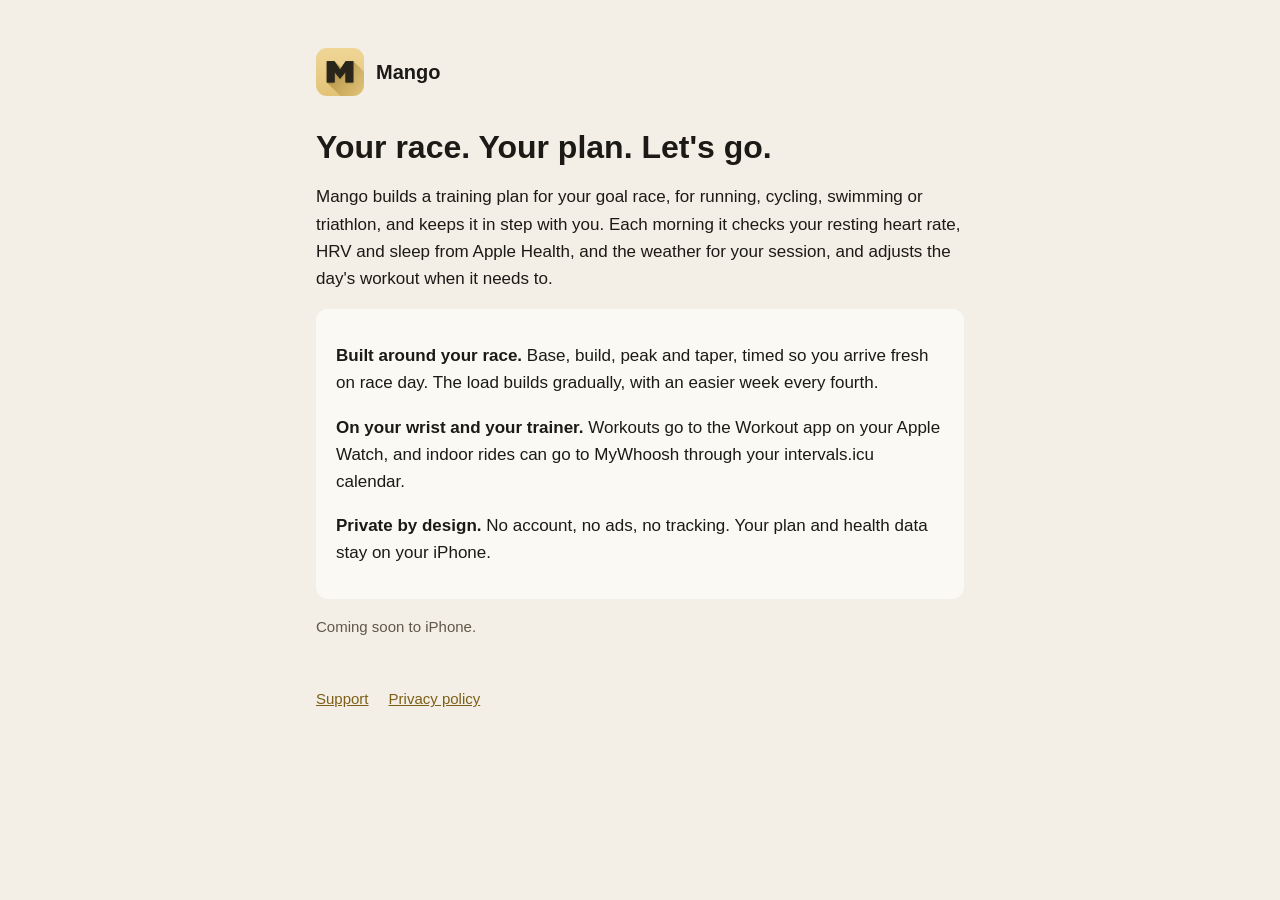
==== index.html @ f194ac6b "Mango website, privacy policy and support pages Co-Authored-By: Claude Opus 5.5 <noreply@anthropic.c" ====
<!doctype html>
<html lang="en">
<head>
<meta charset="utf-8"><meta name="viewport" content="width=device-width, initial-scale=1">
<title>Mango — Endurance Training Plans</title>
<meta name="description" content="A training plan for your race that adapts every day to your heart rate, HRV, sleep and the weather. Running, cycling, swimming and triathlon. Private by design.">
<link rel="stylesheet" href="style.css">
</head>
<body><main>
<header><img src="icon.png" alt=""><a href="index.html">Mango</a></header>
<h1>Your race. Your plan. Let's go.</h1>
<p>Mango builds a training plan for your goal race, for running, cycling, swimming or triathlon, and keeps it in step with you. Each morning it checks your resting heart rate, HRV and sleep from Apple Health, and the weather for your session, and adjusts the day's workout when it needs to.</p>
<div class="card">
<p><strong>Built around your race.</strong> Base, build, peak and taper, timed so you arrive fresh on race day. The load builds gradually, with an easier week every fourth.</p>
<p><strong>On your wrist and your trainer.</strong> Workouts go to the Workout app on your Apple Watch, and indoor rides can go to MyWhoosh through your intervals.icu calendar.</p>
<p><strong>Private by design.</strong> No account, no ads, no tracking. Your plan and health data stay on your iPhone.</p>
</div>
<p class="muted">Coming soon to iPhone.</p>
<nav><a href="support.html">Support</a><a href="privacy.html">Privacy policy</a></nav>
</main></body>
</html>
---- style.css ----
:root { --bg: #F3EFE6; --text: #1C1A16; --muted: #5E584A; --accent: #7D5F17; --card: #FBF9F4; }
@media (prefers-color-scheme: dark) { :root { --bg: #1E1C18; --text: #F5F2EA; --muted: #B5AE9A; --accent: #E7CC88; --card: #2A2722; } }
* { box-sizing: border-box; }
body { margin: 0; background: var(--bg); color: var(--text); font: 17px/1.6 -apple-system, BlinkMacSystemFont, "Segoe UI", Roboto, sans-serif; }
main { max-width: 680px; margin: 0 auto; padding: 48px 16px 64px; }
header { display: flex; align-items: center; gap: 12px; margin-bottom: 32px; }
header img { width: 48px; height: 48px; border-radius: 11px; }
header a { color: var(--text); text-decoration: none; font-weight: 600; font-size: 20px; }
h1 { font-size: 32px; line-height: 1.2; margin: 0 0 8px; }
h2 { font-size: 20px; margin: 32px 0 8px; }
p, li { color: var(--text); }
.muted { color: var(--muted); font-size: 15px; }
a { color: var(--accent); }
.card { background: var(--card); border-radius: 12px; padding: 16px 20px; margin: 16px 0; }
nav { margin-top: 48px; display: flex; gap: 20px; font-size: 15px; }
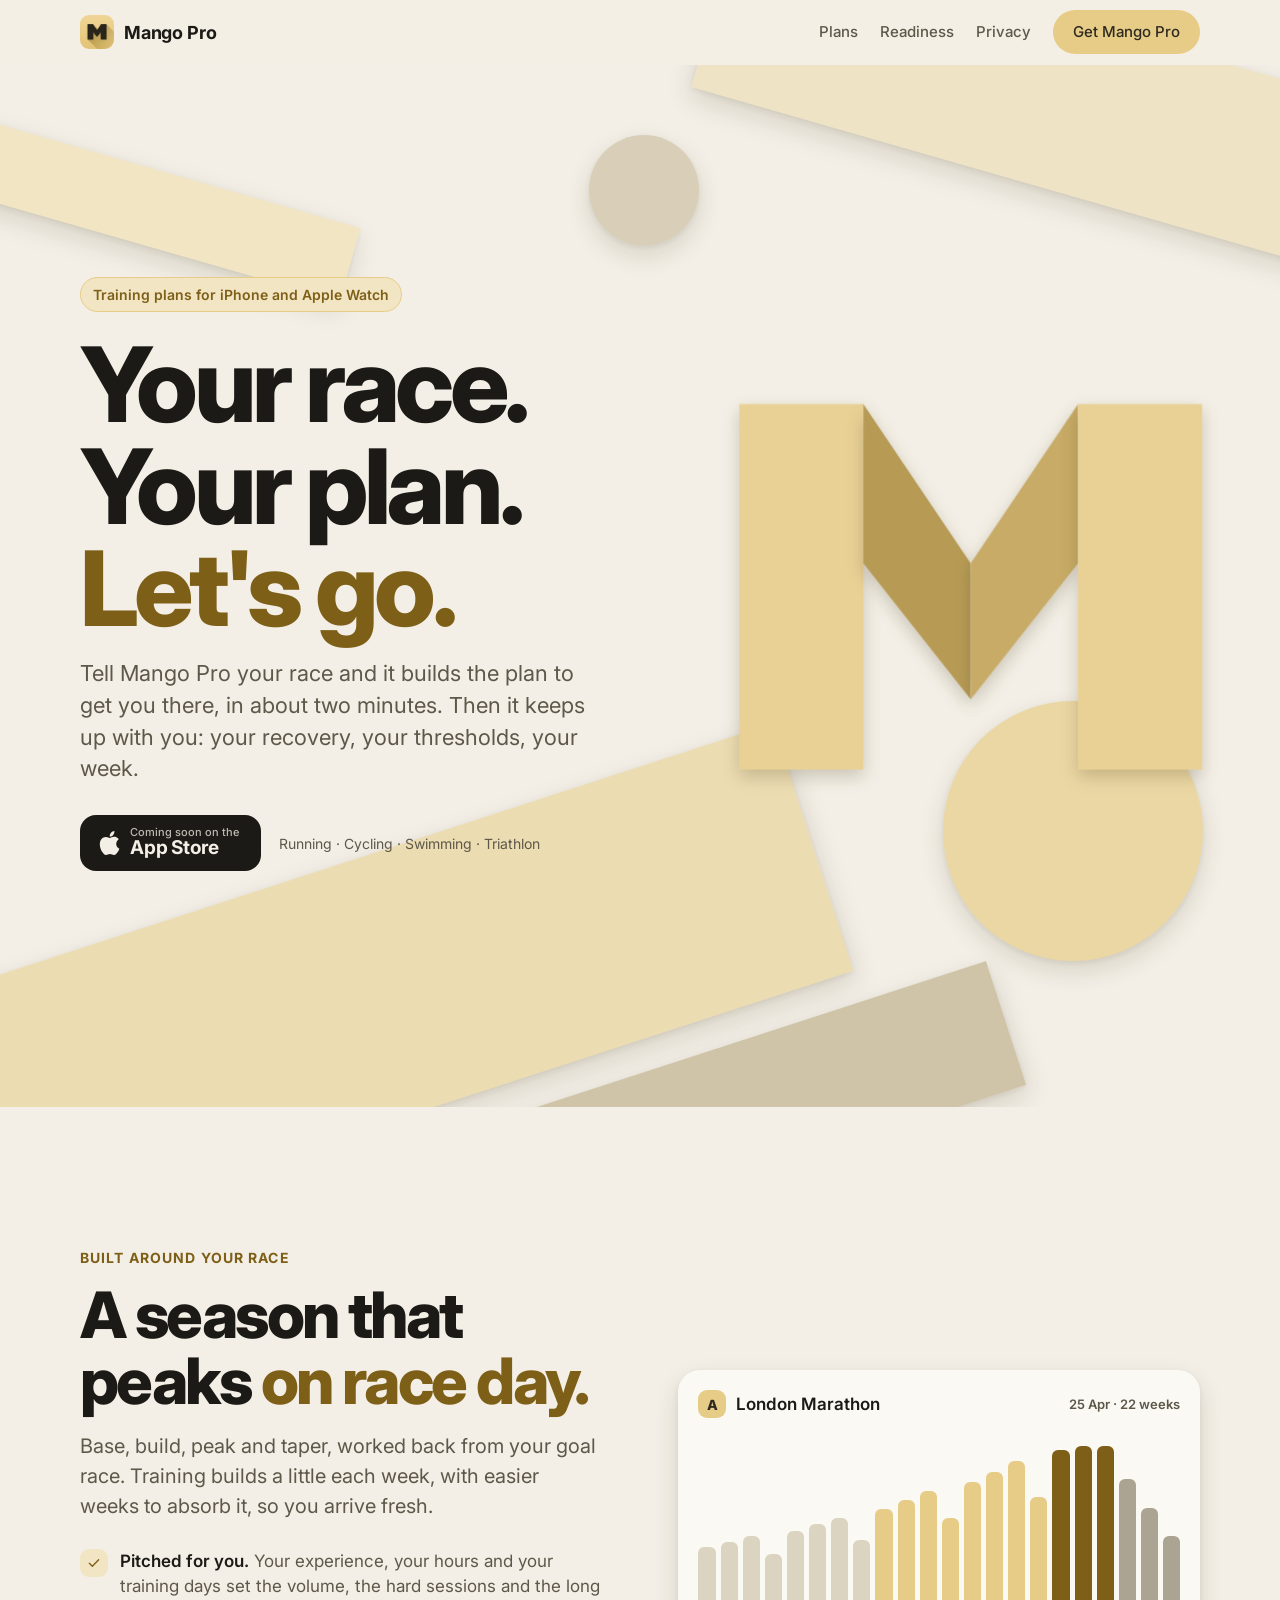
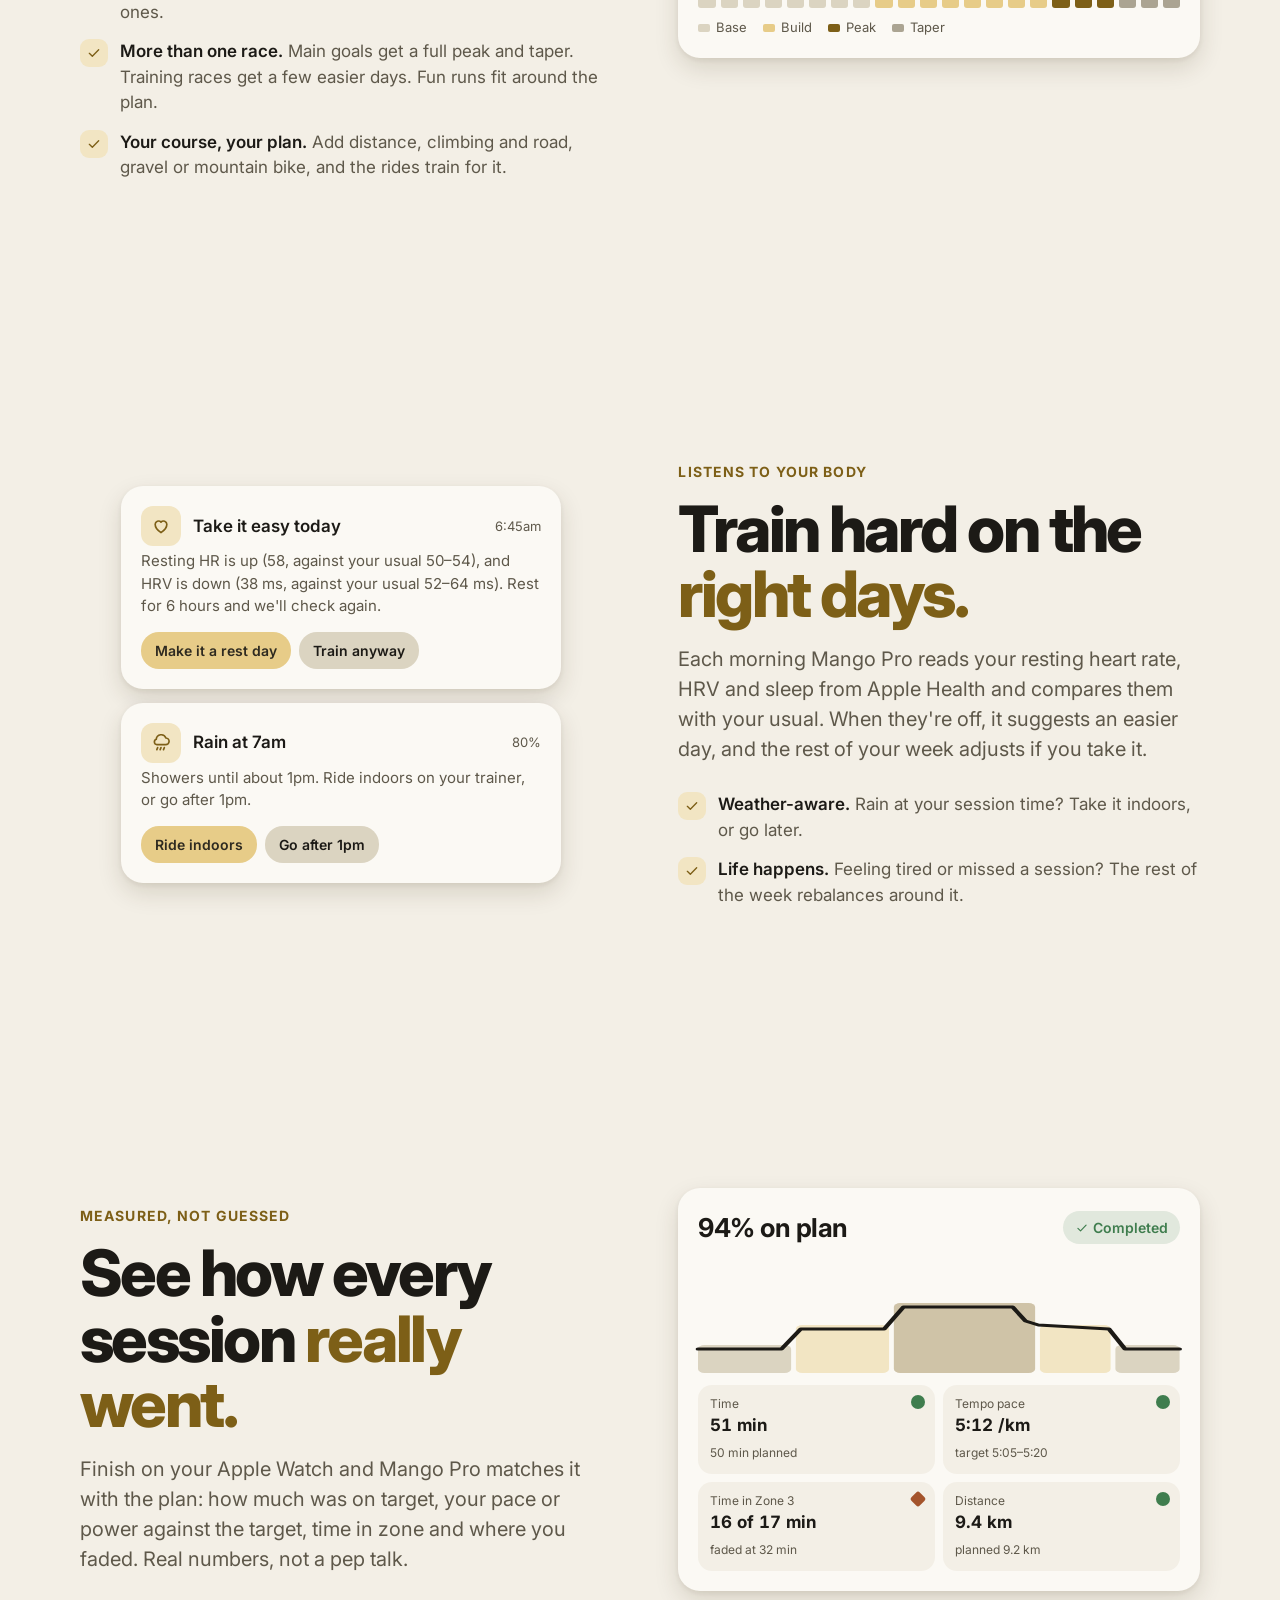
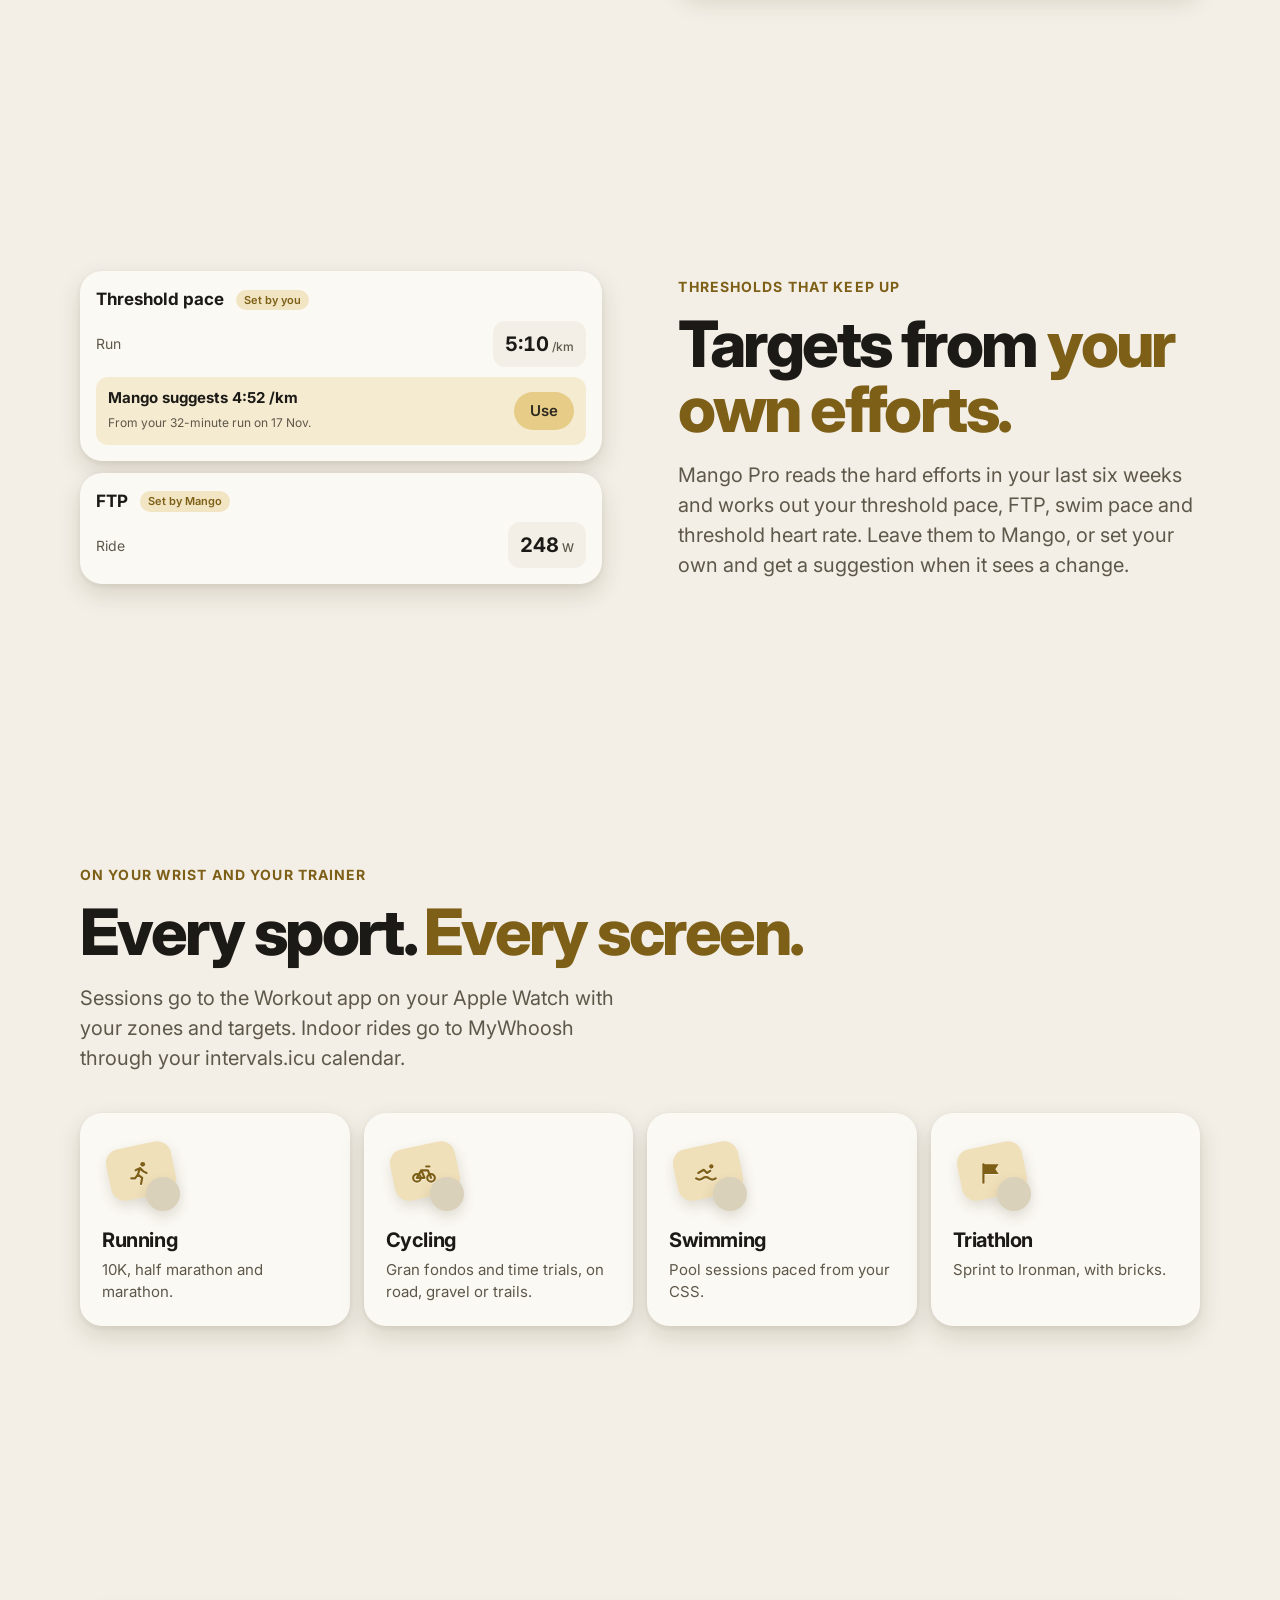
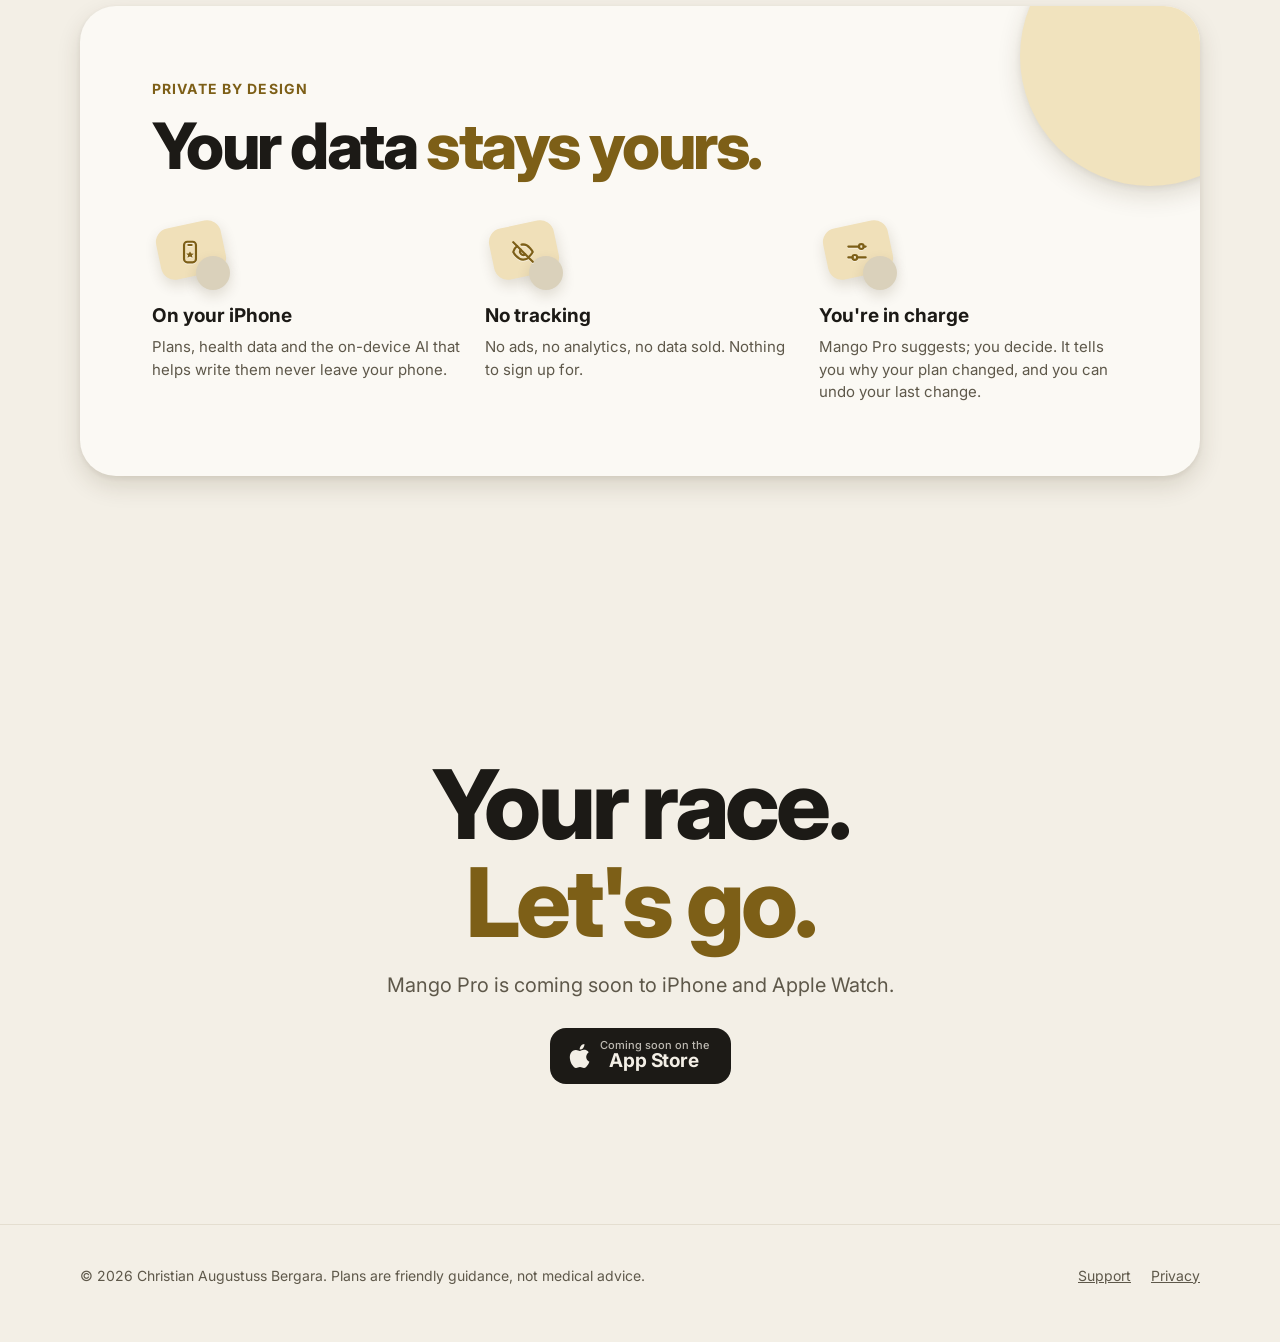
==== commit f1b6f431: "mango-pro.app: new home page in the app's welcome-screen design; Privacy and Support restyled; custo" ====
--- a/index.html
+++ b/index.html
@@ -1,21 +1,426 @@
 <!doctype html>
-<html lang="en">
+<html lang="en-GB">
 <head>
-<meta charset="utf-8"><meta name="viewport" content="width=device-width, initial-scale=1">
-<title>Mango — Endurance Training Plans</title>
-<meta name="description" content="A training plan for your race that adapts every day to your heart rate, HRV, sleep and the weather. Running, cycling, swimming and triathlon. Private by design.">
-<link rel="stylesheet" href="style.css">
+<meta charset="utf-8">
+<meta name="viewport" content="width=device-width, initial-scale=1, viewport-fit=cover">
+<title>Mango Pro: Training Plans for Running, Cycling and Triathlon</title>
+<meta name="description" content="Mango Pro builds a training plan for your race and keeps it in step with you: morning readiness from Apple Health, workouts on your Apple Watch, thresholds from your own efforts. Running, cycling, swimming and triathlon.">
+<meta name="theme-color" content="#F3EFE6" media="(prefers-color-scheme: light)">
+<meta name="theme-color" content="#1E1C18" media="(prefers-color-scheme: dark)">
+<link rel="canonical" href="https://mango-pro.app/">
+<meta property="og:type" content="website">
+<meta property="og:title" content="Mango Pro: Your race. Your plan. Let's go.">
+<meta property="og:description" content="A training plan for your race that keeps up with you. Running, cycling, swimming and triathlon, on iPhone and Apple Watch.">
+<meta property="og:url" content="https://mango-pro.app/">
+<meta property="og:image" content="https://mango-pro.app/icon-512.png">
+<link rel="icon" href="icon.png">
+<link rel="apple-touch-icon" href="icon.png">
+<link rel="preconnect" href="https://fonts.googleapis.com">
+<link rel="preconnect" href="https://fonts.gstatic.com" crossorigin>
+<link rel="stylesheet" href="https://fonts.googleapis.com/css2?family=Inter:wght@400;500;600;700;800&display=swap">
+<script type="application/ld+json">
+{"@context":"https://schema.org","@type":"SoftwareApplication","name":"Mango Pro: Training Plans","operatingSystem":"iOS","applicationCategory":"HealthApplication",
+ "description":"Training plans for running, cycling, swimming and triathlon races that adapt to your readiness, thresholds and schedule.",
+ "url":"https://mango-pro.app/","author":{"@type":"Person","name":"Christian Augustuss Bergara"}}
+</script>
+<style>
+/* Design system: the app's welcome screen. Warm canvas, mango yellow, deep amber accent, paper "sheets"
+   that fly in and settle, and the M built from four folded panels. Inter, heavy and tight for headlines. */
+:root {
+  --canvas:#F3EFE6; --surface:#FBF9F4; --yellow:#E7CC88; --ink:#2E2A20; --accent:#7D5F17;
+  --offwhite:#DBD4C1; --trim:#ABA492; --todayrow:#F2E5C3; --text:#1C1A16; --text2:#5E584A; --sep:#E4DED0;
+  --good:#3F7D4E; --caution:#A4542C; --shadow: 0 10px 24px rgba(60,45,10,.14), 0 2px 6px rgba(60,45,10,.08);
+  --radius: 22px; --ease: cubic-bezier(.2,.9,.25,1);
+}
+@media (prefers-color-scheme: dark) { :root:not([data-theme="light"]) {
+  --canvas:#1E1C18; --surface:#2A2722; --yellow:#E2C47A; --ink:#1E1C18; --accent:#E7CC88;
+  --offwhite:#3A362E; --trim:#8A8472; --todayrow:#3D3626; --text:#F5F2EA; --text2:#B5AE9A; --sep:#3A362E;
+  --good:#7DC08E; --caution:#E59A6E; --shadow: 0 10px 24px rgba(0,0,0,.35), 0 2px 6px rgba(0,0,0,.25);
+} }
+:root[data-theme="dark"] {
+  --canvas:#1E1C18; --surface:#2A2722; --yellow:#E2C47A; --ink:#1E1C18; --accent:#E7CC88;
+  --offwhite:#3A362E; --trim:#8A8472; --todayrow:#3D3626; --text:#F5F2EA; --text2:#B5AE9A; --sep:#3A362E;
+  --good:#7DC08E; --caution:#E59A6E; --shadow: 0 10px 24px rgba(0,0,0,.35), 0 2px 6px rgba(0,0,0,.25);
+}
+* { box-sizing: border-box; }
+html { scroll-behavior: smooth; -webkit-text-size-adjust: 100%; }
+body { margin: 0; background: var(--canvas); color: var(--text); font: 17px/1.5 Inter, -apple-system, BlinkMacSystemFont, "Segoe UI", sans-serif;
+  -webkit-font-smoothing: antialiased; overflow-x: hidden; }
+a { color: var(--accent); }
+img { max-width: 100%; }
+.wrap { width: min(1120px, 100% - 32px); margin-inline: auto; }
+
+/* Header */
+.top { position: sticky; top: 0; z-index: 20; backdrop-filter: saturate(1.4) blur(14px); -webkit-backdrop-filter: saturate(1.4) blur(14px);
+  background: color-mix(in srgb, var(--canvas) 78%, transparent); border-bottom: 1px solid transparent; transition: border-color .3s; }
+.top.scrolled { border-bottom-color: var(--sep); }
+.top .wrap { display: flex; align-items: center; gap: 12px; height: 64px; }
+.brand { display: flex; align-items: center; gap: 10px; color: var(--text); text-decoration: none; font-weight: 700; font-size: 18px; letter-spacing: -.01em; }
+.brand img { width: 34px; height: 34px; border-radius: 9px; }
+.top nav { margin-left: auto; display: flex; align-items: center; gap: 22px; }
+.top nav a { color: var(--text2); text-decoration: none; font-size: 15px; font-weight: 500; }
+.top nav a:hover { color: var(--text); }
+.pill { display: inline-flex; align-items: center; gap: 8px; height: 44px; padding: 0 20px; border-radius: 22px; background: var(--yellow); color: var(--ink) !important;
+  font-weight: 600; font-size: 15px; text-decoration: none; border: 0; transition: transform .2s var(--ease), box-shadow .2s; }
+.pill:hover { transform: translateY(-1px); box-shadow: var(--shadow); }
+@media (max-width: 720px) { .top nav a.hide-s { display: none; } }
+
+/* Hero: the welcome screen's mat, laid out wide */
+.hero { position: relative; min-height: min(92vh, 860px); display: grid; align-items: center; overflow: hidden; }
+.mat { position: absolute; inset: 0; pointer-events: none; }
+.mat-float { position: absolute; inset: 0; animation: matfloat 16s ease-in-out 3s infinite alternate; }
+.sheet, .disc { position: absolute; display: block; box-shadow: var(--shadow); opacity: 0; animation: matin 1.4s var(--ease) forwards; }
+.disc { border-radius: 50%; }
+.s1 { width: 1100px; height: 260px; left: -260px; bottom: -40px; background: color-mix(in srgb, var(--yellow) 55%, var(--canvas)); --r: -18deg; --fx: -420px; --fy: 160px; animation-delay: .05s; }
+.s2 { width: 900px; height: 130px; left: 10%; bottom: -120px; background: color-mix(in srgb, var(--accent) 30%, var(--canvas)); --r: -18deg; --fx: 380px; --fy: 120px; animation-delay: .25s; }
+.s3 { width: 760px; height: 170px; right: -180px; top: -40px; background: color-mix(in srgb, var(--yellow) 35%, var(--canvas)); --r: 16deg; --fx: 360px; --fy: -180px; animation-delay: .4s; }
+.s4 { width: 520px; height: 76px; left: -160px; top: 90px; background: var(--todayrow); --r: 16deg; --fx: -300px; --fy: -60px; animation-delay: .55s; }
+.k1 { width: 260px; height: 260px; right: 6%; bottom: 14%; background: color-mix(in srgb, var(--yellow) 70%, var(--canvas)); --r: 0deg; --fx: 160px; --fy: 0px; animation-delay: .7s; }
+.k2 { width: 110px; height: 110px; left: 46%; top: 70px; background: color-mix(in srgb, var(--accent) 22%, var(--canvas)); --r: 0deg; --fx: 0px; --fy: -140px; animation-delay: .85s; }
+.matm { position: absolute; width: min(520px, 46vw); right: 4%; top: 50%; transform: translateY(-50%); overflow: visible; }
+.pc { transform-box: fill-box; transform-origin: 50% 50%; opacity: 0; filter: drop-shadow(0 8px 10px rgba(60,45,10,.22)); animation: pcin 1.1s var(--ease) forwards; }
+.p1 { fill: color-mix(in srgb, var(--yellow) 85%, var(--canvas)); --fx: 0px; --fy: -260px; animation-delay: 1s; }
+.p4 { fill: color-mix(in srgb, var(--yellow) 85%, var(--canvas)); --fx: 0px; --fy: 260px; animation-delay: 1.15s; }
+.p2 { fill: color-mix(in srgb, var(--accent) 45%, var(--yellow)); --fx: -240px; --fy: 0px; animation-delay: 1.35s; }
+.p3 { fill: color-mix(in srgb, var(--accent) 30%, var(--yellow)); --fx: 240px; --fy: 0px; animation-delay: 1.5s; }
+@keyframes matin { from { opacity: 0; transform: translate(var(--fx), var(--fy)) rotate(var(--r)); } to { opacity: 1; transform: translate(0,0) rotate(var(--r)); } }
+@keyframes pcin { from { opacity: 0; transform: translate(var(--fx), var(--fy)) scale(.9); } to { opacity: 1; transform: none; } }
+@keyframes matfloat { to { transform: translate(-14px, 10px); } }
+.hero-copy { position: relative; z-index: 1; padding: 72px 0 96px; max-width: 640px; }
+.eyebrow { display: inline-flex; align-items: center; gap: 8px; font-size: 14px; font-weight: 600; color: var(--accent); background: var(--todayrow);
+  border: 1px solid var(--yellow); padding: 6px 12px; border-radius: 999px; }
+h1 { margin: 22px 0 18px; font-size: clamp(52px, 9vw, 104px); line-height: .98; letter-spacing: -.045em; font-weight: 800; }
+h1 em, h2 em { font-style: normal; color: var(--accent); }
+.lead { font-size: clamp(18px, 2.2vw, 22px); line-height: 1.45; color: var(--text2); margin: 0 0 30px; max-width: 520px; }
+.hero .rise { opacity: 0; animation: rise .9s var(--ease) forwards; }
+.hero .rise:nth-child(1) { animation-delay: 1.6s; } .hero .rise:nth-child(2) { animation-delay: 1.75s; }
+.hero .rise:nth-child(3) { animation-delay: 1.9s; } .hero .rise:nth-child(4) { animation-delay: 2.05s; }
+@keyframes rise { from { opacity: 0; transform: translateY(18px); } to { opacity: 1; transform: none; } }
+.ctas { display: flex; flex-wrap: wrap; align-items: center; gap: 12px 18px; }
+.soon { font-size: 14px; color: var(--text2); }
+.store { display: inline-flex; align-items: center; gap: 10px; height: 56px; padding: 0 22px 0 18px; border-radius: 16px; background: var(--text); color: var(--canvas) !important;
+  text-decoration: none; font-weight: 600; }
+.store small { display: block; font-size: 11px; font-weight: 500; opacity: .75; line-height: 1; }
+.store b { display: block; font-size: 19px; line-height: 1.1; letter-spacing: -.01em; }
+.store[aria-disabled="true"] { cursor: default; }
+@media (max-width: 860px) {
+  .matm { width: 300px; right: -40px; top: 26%; opacity: .55; }
+  .hero-copy { padding-top: 40px; }
+}
+
+/* Sections */
+section { padding: clamp(72px, 11vw, 140px) 0; position: relative; }
+.kicker { font-size: 14px; font-weight: 700; letter-spacing: .08em; text-transform: uppercase; color: var(--accent); margin: 0 0 14px; }
+h2 { font-size: clamp(36px, 5.4vw, 64px); line-height: 1.02; letter-spacing: -.04em; font-weight: 800; margin: 0 0 18px; }
+.sub { font-size: clamp(17px, 1.8vw, 20px); color: var(--text2); max-width: 560px; margin: 0; }
+.split { display: grid; grid-template-columns: 1fr 1fr; gap: clamp(32px, 6vw, 80px); align-items: center; }
+.split.flip > :first-child { order: 2; }
+@media (max-width: 860px) { .split, .split.flip { grid-template-columns: 1fr; } .split.flip > :first-child { order: 0; } }
+.points { list-style: none; padding: 0; margin: 28px 0 0; display: grid; gap: 14px; }
+.points li { display: grid; grid-template-columns: 28px 1fr; gap: 12px; color: var(--text2); }
+.points li b { color: var(--text); font-weight: 600; }
+.tick { width: 28px; height: 28px; border-radius: 9px; background: var(--todayrow); color: var(--accent); display: grid; place-items: center; }
+
+/* Reveal on scroll */
+.reveal { opacity: 0; transform: translateY(28px); transition: opacity .9s var(--ease), transform .9s var(--ease); }
+.reveal.in { opacity: 1; transform: none; }
+.reveal.d1 { transition-delay: .08s; } .reveal.d2 { transition-delay: .16s; } .reveal.d3 { transition-delay: .24s; }
+
+/* Cards that look like the app */
+.card { background: var(--surface); border-radius: var(--radius); padding: 20px; box-shadow: var(--shadow); }
+.stack { display: grid; gap: 14px; max-width: 440px; margin-inline: auto; width: 100%; }
+.row { display: flex; align-items: center; gap: 12px; }
+.icon { width: 40px; height: 40px; border-radius: 12px; display: grid; place-items: center; flex: none; background: var(--todayrow); color: var(--accent); }
+.card h4 { margin: 0; font-size: 17px; font-weight: 600; }
+.card p { margin: 4px 0 0; color: var(--text2); font-size: 15px; }
+.chips { display: flex; gap: 8px; flex-wrap: wrap; margin-top: 14px; }
+.chip { font-size: 14px; font-weight: 600; padding: 8px 14px; border-radius: 18px; background: var(--offwhite); color: var(--text); }
+.chip.pri { background: var(--yellow); color: var(--ink); }
+.time { margin-left: auto; font-size: 13px; color: var(--text2); }
+
+/* Season bars */
+.season { display: grid; gap: 10px; }
+.bars { display: flex; align-items: flex-end; gap: 5px; height: 180px; }
+.bars i { flex: 1; border-radius: 6px 6px 3px 3px; background: var(--c); height: 0; transition: height 1s var(--ease); }
+.in .bars i { height: var(--h); }
+.key { display: flex; flex-wrap: wrap; gap: 8px 16px; font-size: 13px; color: var(--text2); }
+.key span { display: inline-flex; align-items: center; gap: 6px; } .key span::before { content: ""; width: 12px; height: 8px; border-radius: 2px; background: var(--c); }
+.race { display: flex; align-items: center; gap: 10px; font-weight: 600; }
+.badge { width: 28px; height: 28px; border-radius: 9px; background: var(--yellow); color: var(--ink); display: grid; place-items: center; font-weight: 800; font-size: 14px; }
+
+/* Completed card */
+.done-h { display: flex; align-items: center; justify-content: space-between; }
+.done-h b { font-size: 26px; letter-spacing: -.02em; }
+.status { font-size: 14px; font-weight: 600; color: var(--good); background: color-mix(in srgb, var(--good) 14%, var(--surface)); padding: 6px 12px; border-radius: 999px; }
+.chart { height: 110px; margin: 16px 0 6px; position: relative; }
+.chart svg { width: 100%; height: 100%; overflow: visible; }
+.chart path { stroke-dasharray: 900; stroke-dashoffset: 900; transition: stroke-dashoffset 2s var(--ease) .3s; }
+.in .chart path { stroke-dashoffset: 0; }
+.tiles { display: grid; grid-template-columns: 1fr 1fr; gap: 8px; margin-top: 12px; }
+.tile { background: var(--canvas); border-radius: 14px; padding: 10px 12px; position: relative; }
+.tile small { display: block; font-size: 12px; color: var(--text2); } .tile b { display: block; font-size: 17px; font-variant-numeric: tabular-nums; }
+.tile span { font-size: 12px; color: var(--text2); }
+.tile i { position: absolute; top: 10px; right: 10px; width: 14px; height: 14px; border-radius: 50%; background: var(--good); }
+.tile.warn i { background: var(--caution); border-radius: 3px; transform: rotate(45deg) scale(.85); }
+
+/* Sports strip */
+.sports { display: grid; grid-template-columns: repeat(4, 1fr); gap: 14px; margin-top: 40px; }
+@media (max-width: 860px) { .sports { grid-template-columns: 1fr 1fr; } }
+.sport { background: var(--surface); border-radius: var(--radius); padding: 22px; box-shadow: var(--shadow); transition: transform .3s var(--ease); }
+.sport:hover { transform: translateY(-4px); }
+.sport h3 { margin: 14px 0 4px; font-size: 20px; letter-spacing: -.02em; }
+.sport p { margin: 0; color: var(--text2); font-size: 15px; }
+
+/* Thresholds */
+.th { display: grid; gap: 12px; }
+.thc { background: var(--surface); border-radius: var(--radius); padding: 16px; box-shadow: var(--shadow); }
+.thr { display: flex; align-items: center; gap: 12px; }
+.thr b { font-size: 17px; } .thv { margin-left: auto; background: var(--canvas); border-radius: 12px; padding: 8px 12px; font-size: 20px; font-weight: 700; font-variant-numeric: tabular-nums; }
+.thv span { font-size: 12px; font-weight: 500; color: var(--text2); margin-left: 3px; }
+.src { font-size: 11px; font-weight: 600; padding: 2px 8px; border-radius: 999px; background: var(--todayrow); color: var(--accent); }
+.sug { display: flex; align-items: center; gap: 10px; margin-top: 10px; padding: 10px 12px; border-radius: 12px; background: color-mix(in srgb, var(--todayrow) 70%, transparent); }
+.sug div { flex: 1; } .sug b { display: block; font-size: 15px; } .sug small { color: var(--text2); font-size: 12px; }
+.use { border: 0; border-radius: 999px; padding: 8px 16px; background: var(--yellow); color: var(--ink); font: inherit; font-weight: 600; font-size: 15px; }
+
+
+/* Feature art: the app's line icon on a paper tile, with a tilted sheet and a disc behind it, as on the welcome screen. */
+.art { position: relative; display: grid; place-items: center; width: 76px; height: 76px; color: var(--accent); isolation: isolate; }
+.art i { position: absolute; display: block; box-shadow: 0 6px 14px rgba(60,45,10,.14); z-index: -1; transition: transform .6s var(--ease); }
+.art i:first-of-type { inset: 10px 4px 14px 6px; border-radius: 14px; background: color-mix(in srgb, var(--yellow) 55%, var(--surface)); transform: rotate(-12deg); }
+.art i:last-of-type { width: 34px; height: 34px; right: -2px; bottom: 0; border-radius: 50%; background: color-mix(in srgb, var(--accent) 26%, var(--surface)); }
+.art svg { filter: drop-shadow(0 1px 0 color-mix(in srgb, var(--surface) 60%, transparent)); }
+.sport:hover .art i:first-of-type { transform: rotate(-4deg) scale(1.04); }
+.sport:hover .art i:last-of-type { transform: translate(-4px, -3px); }
+.status { display: inline-flex; align-items: center; gap: 4px; }
+
+/* Privacy band */
+.band { background: var(--surface); border-radius: 36px; padding: clamp(36px, 6vw, 72px); box-shadow: var(--shadow); position: relative; overflow: hidden; }
+.band .disc { opacity: 1; animation: none; }
+.trio { display: grid; grid-template-columns: repeat(3, 1fr); gap: 24px; margin-top: 36px; }
+@media (max-width: 860px) { .trio { grid-template-columns: 1fr; } }
+.trio h3 { margin: 12px 0 6px; font-size: 19px; } .trio p { margin: 0; color: var(--text2); font-size: 15px; }
+
+/* Final call */
+.final { text-align: center; }
+.final h2 { font-size: clamp(48px, 8vw, 96px); }
+.final .ctas { justify-content: center; margin-top: 28px; }
+footer { padding: 40px 0 56px; color: var(--text2); font-size: 14px; border-top: 1px solid var(--sep); }
+footer .wrap { display: flex; flex-wrap: wrap; gap: 12px 24px; align-items: center; }
+footer nav { display: flex; gap: 20px; margin-left: auto; } footer a { color: var(--text2); }
+
+@media (prefers-reduced-motion: reduce) {
+  .sheet, .disc, .pc, .hero .rise { animation: none !important; opacity: 1 !important; }
+  .sheet, .disc { transform: rotate(var(--r)); }
+  .mat-float { animation: none; }
+  .reveal { opacity: 1; transform: none; transition: none; }
+  .bars i { transition: none; } .chart path { transition: none; stroke-dashoffset: 0; }
+  html { scroll-behavior: auto; }
+}
+</style>
 </head>
-<body><main>
-<header><img src="icon.png" alt=""><a href="index.html">Mango</a></header>
-<h1>Your race. Your plan. Let's go.</h1>
-<p>Mango builds a training plan for your goal race, for running, cycling, swimming or triathlon, and keeps it in step with you. Each morning it checks your resting heart rate, HRV and sleep from Apple Health, and the weather for your session, and adjusts the day's workout when it needs to.</p>
-<div class="card">
-<p><strong>Built around your race.</strong> Base, build, peak and taper, timed so you arrive fresh on race day. The load builds gradually, with an easier week every fourth.</p>
-<p><strong>On your wrist and your trainer.</strong> Workouts go to the Workout app on your Apple Watch, and indoor rides can go to MyWhoosh through your intervals.icu calendar.</p>
-<p><strong>Private by design.</strong> No account, no ads, no tracking. Your plan and health data stay on your iPhone.</p>
-</div>
-<p class="muted">Coming soon to iPhone.</p>
-<nav><a href="support.html">Support</a><a href="privacy.html">Privacy policy</a></nav>
-</main></body>
+<body>
+<header class="top" id="top">
+ <div class="wrap">
+  <a class="brand" href="#"><img src="icon.png" alt="">Mango Pro</a>
+  <nav aria-label="Main">
+   <a class="hide-s" href="#plan">Plans</a>
+   <a class="hide-s" href="#readiness">Readiness</a>
+   <a class="hide-s" href="#privacy">Privacy</a>
+   <a class="pill" href="#get">Get Mango Pro</a>
+  </nav>
+ </div>
+</header>
+
+<main>
+<!-- Hero -->
+<section class="hero" aria-labelledby="hero-title">
+ <div class="mat" aria-hidden="true"><div class="mat-float">
+  <i class="sheet s1"></i><i class="sheet s2"></i><i class="sheet s3"></i><i class="sheet s4"></i><i class="disc k1"></i><i class="disc k2"></i>
+  <svg class="matm" viewBox="200 250 620 510">
+   <polygon class="pc p1" points="236,288 384,288 384,724 236,724"/>
+   <polygon class="pc p2" points="384,288 512,478 512,640 384,478"/>
+   <polygon class="pc p3" points="512,478 640,288 640,478 512,640"/>
+   <polygon class="pc p4" points="640,288 788,288 788,724 640,724"/>
+  </svg>
+ </div></div>
+ <div class="wrap">
+  <div class="hero-copy">
+   <span class="eyebrow rise">Training plans for iPhone and Apple Watch</span>
+   <h1 id="hero-title" class="rise">Your race.<br>Your plan.<br><em>Let's go.</em></h1>
+   <p class="lead rise">Tell Mango Pro your race and it builds the plan to get you there, in about two minutes. Then it keeps up with you: your recovery, your thresholds, your week.</p>
+   <div class="ctas rise">
+    <a class="store" href="#get" aria-disabled="true"><svg width="22" height="26" viewBox="0 0 22 26" aria-hidden="true"><path fill="currentColor" d="M18.2 13.8c0-3 2.5-4.5 2.6-4.6-1.4-2.1-3.6-2.4-4.4-2.4-1.9-.2-3.6 1.1-4.6 1.1-.9 0-2.4-1.1-4-1-2 0-3.9 1.2-5 3-2.1 3.7-.5 9.2 1.5 12.2 1 1.5 2.2 3.1 3.8 3 1.5-.1 2.1-1 3.9-1s2.4 1 4 1c1.7 0 2.7-1.5 3.7-3 1.2-1.7 1.6-3.3 1.7-3.4-.1 0-3.2-1.2-3.2-4.9zM15.2 4.9c.8-1 1.4-2.4 1.2-3.8-1.2.1-2.6.8-3.5 1.8-.8.9-1.4 2.3-1.2 3.7 1.3.1 2.7-.7 3.5-1.7z"/></svg><span><small>Coming soon on the</small><b>App Store</b></span></a>
+    <span class="soon">Running · Cycling · Swimming · Triathlon</span>
+   </div>
+  </div>
+ </div>
+</section>
+
+<!-- Plan -->
+<section id="plan" aria-labelledby="plan-title">
+ <div class="wrap split">
+  <div class="reveal">
+   <p class="kicker">Built around your race</p>
+   <h2 id="plan-title">A season that peaks <em>on race day.</em></h2>
+   <p class="sub">Base, build, peak and taper, worked back from your goal race. Training builds a little each week, with easier weeks to absorb it, so you arrive fresh.</p>
+   <ul class="points">
+    <li><span class="tick"><svg width="16" height="16" viewBox="0 0 24 24" fill="none" stroke="currentColor" stroke-width="2" stroke-linecap="round" stroke-linejoin="round" aria-hidden="true"><path d="M5 12.5l4.5 4.5L19 7"/></svg></span><span><b>Pitched for you.</b> Your experience, your hours and your training days set the volume, the hard sessions and the long ones.</span></li>
+    <li><span class="tick"><svg width="16" height="16" viewBox="0 0 24 24" fill="none" stroke="currentColor" stroke-width="2" stroke-linecap="round" stroke-linejoin="round" aria-hidden="true"><path d="M5 12.5l4.5 4.5L19 7"/></svg></span><span><b>More than one race.</b> Main goals get a full peak and taper. Training races get a few easier days. Fun runs fit around the plan.</span></li>
+    <li><span class="tick"><svg width="16" height="16" viewBox="0 0 24 24" fill="none" stroke="currentColor" stroke-width="2" stroke-linecap="round" stroke-linejoin="round" aria-hidden="true"><path d="M5 12.5l4.5 4.5L19 7"/></svg></span><span><b>Your course, your plan.</b> Add distance, climbing and road, gravel or mountain bike, and the rides train for it.</span></li>
+   </ul>
+  </div>
+  <div class="card reveal d1 season" aria-label="An example season: base, build, peak and taper, ending with the London Marathon">
+   <div class="race"><span class="badge">A</span>London Marathon<span class="time">25 Apr · 22 weeks</span></div>
+   <div class="bars" aria-hidden="true">
+    <i style="--h:34%;--c:var(--offwhite)"></i><i style="--h:37%;--c:var(--offwhite)"></i><i style="--h:40%;--c:var(--offwhite)"></i><i style="--h:30%;--c:var(--offwhite)"></i>
+    <i style="--h:43%;--c:var(--offwhite)"></i><i style="--h:47%;--c:var(--offwhite)"></i><i style="--h:50%;--c:var(--offwhite)"></i><i style="--h:38%;--c:var(--offwhite)"></i>
+    <i style="--h:55%;--c:var(--yellow)"></i><i style="--h:60%;--c:var(--yellow)"></i><i style="--h:65%;--c:var(--yellow)"></i><i style="--h:50%;--c:var(--yellow)"></i>
+    <i style="--h:70%;--c:var(--yellow)"></i><i style="--h:76%;--c:var(--yellow)"></i><i style="--h:82%;--c:var(--yellow)"></i><i style="--h:62%;--c:var(--yellow)"></i>
+    <i style="--h:88%;--c:var(--accent)"></i><i style="--h:90%;--c:var(--accent)"></i><i style="--h:90%;--c:var(--accent)"></i>
+    <i style="--h:72%;--c:var(--trim)"></i><i style="--h:56%;--c:var(--trim)"></i><i style="--h:40%;--c:var(--trim)"></i>
+   </div>
+   <div class="key"><span style="--c:var(--offwhite)">Base</span><span style="--c:var(--yellow)">Build</span><span style="--c:var(--accent)">Peak</span><span style="--c:var(--trim)">Taper</span></div>
+  </div>
+ </div>
+</section>
+
+<!-- Readiness -->
+<section id="readiness" aria-labelledby="ready-title">
+ <div class="wrap split flip">
+  <div class="reveal">
+   <p class="kicker">Listens to your body</p>
+   <h2 id="ready-title">Train hard on the <em>right days.</em></h2>
+   <p class="sub">Each morning Mango Pro reads your resting heart rate, HRV and sleep from Apple Health and compares them with your usual. When they're off, it suggests an easier day, and the rest of your week adjusts if you take it.</p>
+   <ul class="points">
+    <li><span class="tick"><svg width="16" height="16" viewBox="0 0 24 24" fill="none" stroke="currentColor" stroke-width="2" stroke-linecap="round" stroke-linejoin="round" aria-hidden="true"><path d="M5 12.5l4.5 4.5L19 7"/></svg></span><span><b>Weather-aware.</b> Rain at your session time? Take it indoors, or go later.</span></li>
+    <li><span class="tick"><svg width="16" height="16" viewBox="0 0 24 24" fill="none" stroke="currentColor" stroke-width="2" stroke-linecap="round" stroke-linejoin="round" aria-hidden="true"><path d="M5 12.5l4.5 4.5L19 7"/></svg></span><span><b>Life happens.</b> Feeling tired or missed a session? The rest of the week rebalances around it.</span></li>
+   </ul>
+  </div>
+  <div class="stack">
+   <div class="card reveal d1">
+    <div class="row"><span class="icon" aria-hidden="true"><svg width="20" height="20" viewBox="0 0 24 24" fill="none" stroke="currentColor" stroke-width="2" stroke-linecap="round" stroke-linejoin="round" aria-hidden="true"><path d="M12 20s-7-4.4-7-10a4 4 0 0 1 7-2.6A4 4 0 0 1 19 10c0 5.6-7 10-7 10z"/></svg></span><h4>Take it easy today</h4><span class="time">6:45am</span></div>
+    <p>Resting HR is up (58, against your usual 50–54), and HRV is down (38 ms, against your usual 52–64 ms). Rest for 6 hours and we'll check again.</p>
+    <div class="chips"><span class="chip pri">Make it a rest day</span><span class="chip">Train anyway</span></div>
+   </div>
+   <div class="card reveal d2">
+    <div class="row"><span class="icon" aria-hidden="true"><svg width="20" height="20" viewBox="0 0 24 24" fill="none" stroke="currentColor" stroke-width="2" stroke-linecap="round" stroke-linejoin="round" aria-hidden="true"><path d="M7 14h10.5a4 4 0 0 0 .4-8 6 6 0 0 0-11.6 1.6A3.3 3.3 0 0 0 7 14z"/><path d="M8 17.5l-1 2.5M12 17.5l-1 2.5M16 17.5l-1 2.5"/></svg></span><h4>Rain at 7am</h4><span class="time">80%</span></div>
+    <p>Showers until about 1pm. Ride indoors on your trainer, or go after 1pm.</p>
+    <div class="chips"><span class="chip pri">Ride indoors</span><span class="chip">Go after 1pm</span></div>
+   </div>
+  </div>
+ </div>
+</section>
+
+<!-- Measured -->
+<section aria-labelledby="measured-title">
+ <div class="wrap split">
+  <div class="reveal">
+   <p class="kicker">Measured, not guessed</p>
+   <h2 id="measured-title">See how every session <em>really went.</em></h2>
+   <p class="sub">Finish on your Apple Watch and Mango Pro matches it with the plan: how much was on target, your pace or power against the target, time in zone and where you faded. Real numbers, not a pep talk.</p>
+  </div>
+  <div class="card reveal d1" aria-label="Example: a tempo run, 94% on plan">
+   <div class="done-h"><b>94% on plan</b><span class="status"><svg width="14" height="14" viewBox="0 0 24 24" fill="none" stroke="currentColor" stroke-width="2" stroke-linecap="round" stroke-linejoin="round" aria-hidden="true"><path d="M5 12.5l4.5 4.5L19 7"/></svg> Completed</span></div>
+   <div class="chart" aria-hidden="true">
+    <svg viewBox="0 0 300 110" preserveAspectRatio="none">
+     <rect x="0" y="82" width="58" height="28" rx="4" fill="var(--offwhite)"/><rect x="61" y="62" width="58" height="48" rx="4" fill="color-mix(in srgb, var(--yellow) 45%, var(--surface))"/>
+     <rect x="122" y="40" width="88" height="70" rx="4" fill="color-mix(in srgb, var(--accent) 35%, var(--surface))"/><rect x="213" y="62" width="44" height="48" rx="4" fill="color-mix(in srgb, var(--yellow) 45%, var(--surface))"/>
+     <rect x="260" y="82" width="40" height="28" rx="4" fill="var(--offwhite)"/>
+     <path d="M0 86 L52 86 L64 66 L116 66 L128 44 L196 44 L204 58 L212 62 L256 66 L266 86 L300 86" fill="none" stroke="var(--text)" stroke-width="3" stroke-linecap="round" stroke-linejoin="round"/>
+    </svg>
+   </div>
+   <div class="tiles">
+    <div class="tile"><small>Time</small><b>51 min</b><span>50 min planned</span><i></i></div>
+    <div class="tile"><small>Tempo pace</small><b>5:12 /km</b><span>target 5:05–5:20</span><i></i></div>
+    <div class="tile warn"><small>Time in Zone 3</small><b>16 of 17 min</b><span>faded at 32 min</span><i></i></div>
+    <div class="tile"><small>Distance</small><b>9.4 km</b><span>planned 9.2 km</span><i></i></div>
+   </div>
+  </div>
+ </div>
+</section>
+
+<!-- Thresholds -->
+<section aria-labelledby="th-title">
+ <div class="wrap split flip">
+  <div class="reveal">
+   <p class="kicker">Thresholds that keep up</p>
+   <h2 id="th-title">Targets from <em>your own efforts.</em></h2>
+   <p class="sub">Mango Pro reads the hard efforts in your last six weeks and works out your threshold pace, FTP, swim pace and threshold heart rate. Leave them to Mango, or set your own and get a suggestion when it sees a change.</p>
+  </div>
+  <div class="th">
+   <div class="thc reveal d1"><div class="row"><b>Threshold pace</b><span class="src">Set by you</span></div>
+    <div class="thr" style="margin-top:8px"><span style="color:var(--text2);font-size:14px">Run</span><span class="thv">5:10<span>/km</span></span></div>
+    <div class="sug"><div><b>Mango suggests 4:52 /km</b><small>From your 32-minute run on 17 Nov.</small></div><span class="use">Use</span></div></div>
+   <div class="thc reveal d2"><div class="row"><b>FTP</b><span class="src">Set by Mango</span></div>
+    <div class="thr" style="margin-top:8px"><span style="color:var(--text2);font-size:14px">Ride</span><span class="thv">248<span>W</span></span></div></div>
+  </div>
+ </div>
+</section>
+
+<!-- Everywhere -->
+<section aria-labelledby="sports-title">
+ <div class="wrap">
+  <div class="reveal">
+   <p class="kicker">On your wrist and your trainer</p>
+   <h2 id="sports-title">Every sport. <em>Every screen.</em></h2>
+   <p class="sub">Sessions go to the Workout app on your Apple Watch with your zones and targets. Indoor rides go to MyWhoosh through your intervals.icu calendar.</p>
+  </div>
+  <div class="sports">
+   <div class="sport reveal"><span class="art" aria-hidden="true"><i></i><i></i><svg width="26" height="26" viewBox="0 0 24 24" fill="none" stroke="currentColor" stroke-width="2" stroke-linecap="round" stroke-linejoin="round" aria-hidden="true"><circle cx="14.5" cy="4" r="2.2" fill="currentColor" stroke="none"/><path d="M8 9.5l4-2 3 3 3 1.5M12 7.5l-2 6 4 3-1 5.5M10 13.5l-2.5 3.5H4"/></svg></span><h3>Running</h3><p>10K, half marathon and marathon.</p></div>
+   <div class="sport reveal d1"><span class="art" aria-hidden="true"><i></i><i></i><svg width="26" height="26" viewBox="0 0 24 24" fill="none" stroke="currentColor" stroke-width="2" stroke-linecap="round" stroke-linejoin="round" aria-hidden="true"><circle cx="5.5" cy="16.5" r="3.5"/><circle cx="18.5" cy="16.5" r="3.5"/><path d="M5.5 16.5l4-7h6l3 7M9.5 9.5l3 7h-7M14 6h3"/></svg></span><h3>Cycling</h3><p>Gran fondos and time trials, on road, gravel or trails.</p></div>
+   <div class="sport reveal d2"><span class="art" aria-hidden="true"><i></i><i></i><svg width="26" height="26" viewBox="0 0 24 24" fill="none" stroke="currentColor" stroke-width="2" stroke-linecap="round" stroke-linejoin="round" aria-hidden="true"><circle cx="16" cy="6" r="2" fill="currentColor" stroke="none"/><path d="M4 12l5-3 3 3 3-2M2 17c2 1.5 4 1.5 6 0s4-1.5 6 0 4 1.5 6 0"/></svg></span><h3>Swimming</h3><p>Pool sessions paced from your CSS.</p></div>
+   <div class="sport reveal d3"><span class="art" aria-hidden="true"><i></i><i></i><svg width="26" height="26" viewBox="0 0 24 24" fill="none" stroke="currentColor" stroke-width="2" stroke-linecap="round" stroke-linejoin="round" aria-hidden="true"><path d="M5 21V4"/><path d="M5 4h14l-3 4.5 3 4.5H5z" fill="currentColor" stroke="none"/></svg></span><h3>Triathlon</h3><p>Sprint to Ironman, with bricks.</p></div>
+  </div>
+ </div>
+</section>
+
+<!-- Privacy -->
+<section id="privacy" aria-labelledby="privacy-title">
+ <div class="wrap">
+  <div class="band reveal">
+   <i class="disc" aria-hidden="true" style="width:260px;height:260px;right:-80px;top:-80px;background:color-mix(in srgb, var(--yellow) 50%, var(--surface))"></i>
+   <p class="kicker" style="position:relative">Private by design</p>
+   <h2 id="privacy-title" style="position:relative">Your data <em>stays yours.</em></h2>
+   <div class="trio">
+    <div><span class="art" aria-hidden="true"><i></i><i></i><svg width="26" height="26" viewBox="0 0 24 24" fill="none" stroke="currentColor" stroke-width="2" stroke-linecap="round" stroke-linejoin="round" aria-hidden="true"><rect x="6.5" y="2.5" width="11" height="19" rx="3"/><path d="M10.5 5.5h3"/><path d="M12 11.5l1.2 1.8 2.3.2-1.7 1.6.5 2.3-2.3-1.2-2.3 1.2.5-2.3-1.7-1.6 2.3-.2z" fill="currentColor" stroke="none"/></svg></span><h3>On your iPhone</h3><p>Plans, health data and the on-device AI that helps write them never leave your phone.</p></div>
+    <div><span class="art" aria-hidden="true"><i></i><i></i><svg width="26" height="26" viewBox="0 0 24 24" fill="none" stroke="currentColor" stroke-width="2" stroke-linecap="round" stroke-linejoin="round" aria-hidden="true"><path d="M3 3l18 18"/><path d="M10.6 5.2A10 10 0 0 1 12 5c5.5 0 9 7 9 7a16 16 0 0 1-3.2 4.1M6.6 6.6C4.1 8.3 3 12 3 12s3.5 7 9 7a9 9 0 0 0 4.4-1.1"/><path d="M9.9 9.9a3 3 0 0 0 4.2 4.2"/></svg></span><h3>No tracking</h3><p>No ads, no analytics, no data sold. Nothing to sign up for.</p></div>
+    <div><span class="art" aria-hidden="true"><i></i><i></i><svg width="26" height="26" viewBox="0 0 24 24" fill="none" stroke="currentColor" stroke-width="2" stroke-linecap="round" stroke-linejoin="round" aria-hidden="true"><path d="M4 7h10M18 7h2M4 17h4M12 17h8"/><circle cx="16" cy="7" r="2.2"/><circle cx="10" cy="17" r="2.2"/></svg></span><h3>You're in charge</h3><p>Mango Pro suggests; you decide. It tells you why your plan changed, and you can undo your last change.</p></div>
+   </div>
+  </div>
+ </div>
+</section>
+
+<!-- Final -->
+<section class="final" id="get" aria-labelledby="get-title">
+ <div class="wrap reveal">
+  <h2 id="get-title">Your race.<br><em>Let's go.</em></h2>
+  <p class="sub" style="margin-inline:auto">Mango Pro is coming soon to iPhone and Apple Watch.</p>
+  <div class="ctas">
+   <a class="store" href="#get" aria-disabled="true"><svg width="22" height="26" viewBox="0 0 22 26" aria-hidden="true"><path fill="currentColor" d="M18.2 13.8c0-3 2.5-4.5 2.6-4.6-1.4-2.1-3.6-2.4-4.4-2.4-1.9-.2-3.6 1.1-4.6 1.1-.9 0-2.4-1.1-4-1-2 0-3.9 1.2-5 3-2.1 3.7-.5 9.2 1.5 12.2 1 1.5 2.2 3.1 3.8 3 1.5-.1 2.1-1 3.9-1s2.4 1 4 1c1.7 0 2.7-1.5 3.7-3 1.2-1.7 1.6-3.3 1.7-3.4-.1 0-3.2-1.2-3.2-4.9zM15.2 4.9c.8-1 1.4-2.4 1.2-3.8-1.2.1-2.6.8-3.5 1.8-.8.9-1.4 2.3-1.2 3.7 1.3.1 2.7-.7 3.5-1.7z"/></svg><span><small>Coming soon on the</small><b>App Store</b></span></a>
+  </div>
+ </div>
+</section>
+</main>
+
+<footer>
+ <div class="wrap">
+  <span>© 2026 Christian Augustuss Bergara. Plans are friendly guidance, not medical advice.</span>
+  <nav aria-label="Footer"><a href="support.html">Support</a><a href="privacy.html">Privacy</a></nav>
+ </div>
+</footer>
+
+<script>
+// Reveal sections as they scroll in, once each. Without IntersectionObserver everything simply shows.
+const items = document.querySelectorAll('.reveal');
+if ('IntersectionObserver' in window) {
+  const io = new IntersectionObserver(entries => entries.forEach(e => {
+    if (e.isIntersecting) { e.target.classList.add('in'); io.unobserve(e.target); }
+  }), { threshold: 0.18, rootMargin: '0px 0px -40px 0px' });
+  items.forEach(el => io.observe(el));
+} else { items.forEach(el => el.classList.add('in')); }
+// A hairline under the header once the page scrolls.
+const bar = document.getElementById('top');
+addEventListener('scroll', () => bar.classList.toggle('scrolled', scrollY > 8), { passive: true });
+</script>
+</body>
 </html>
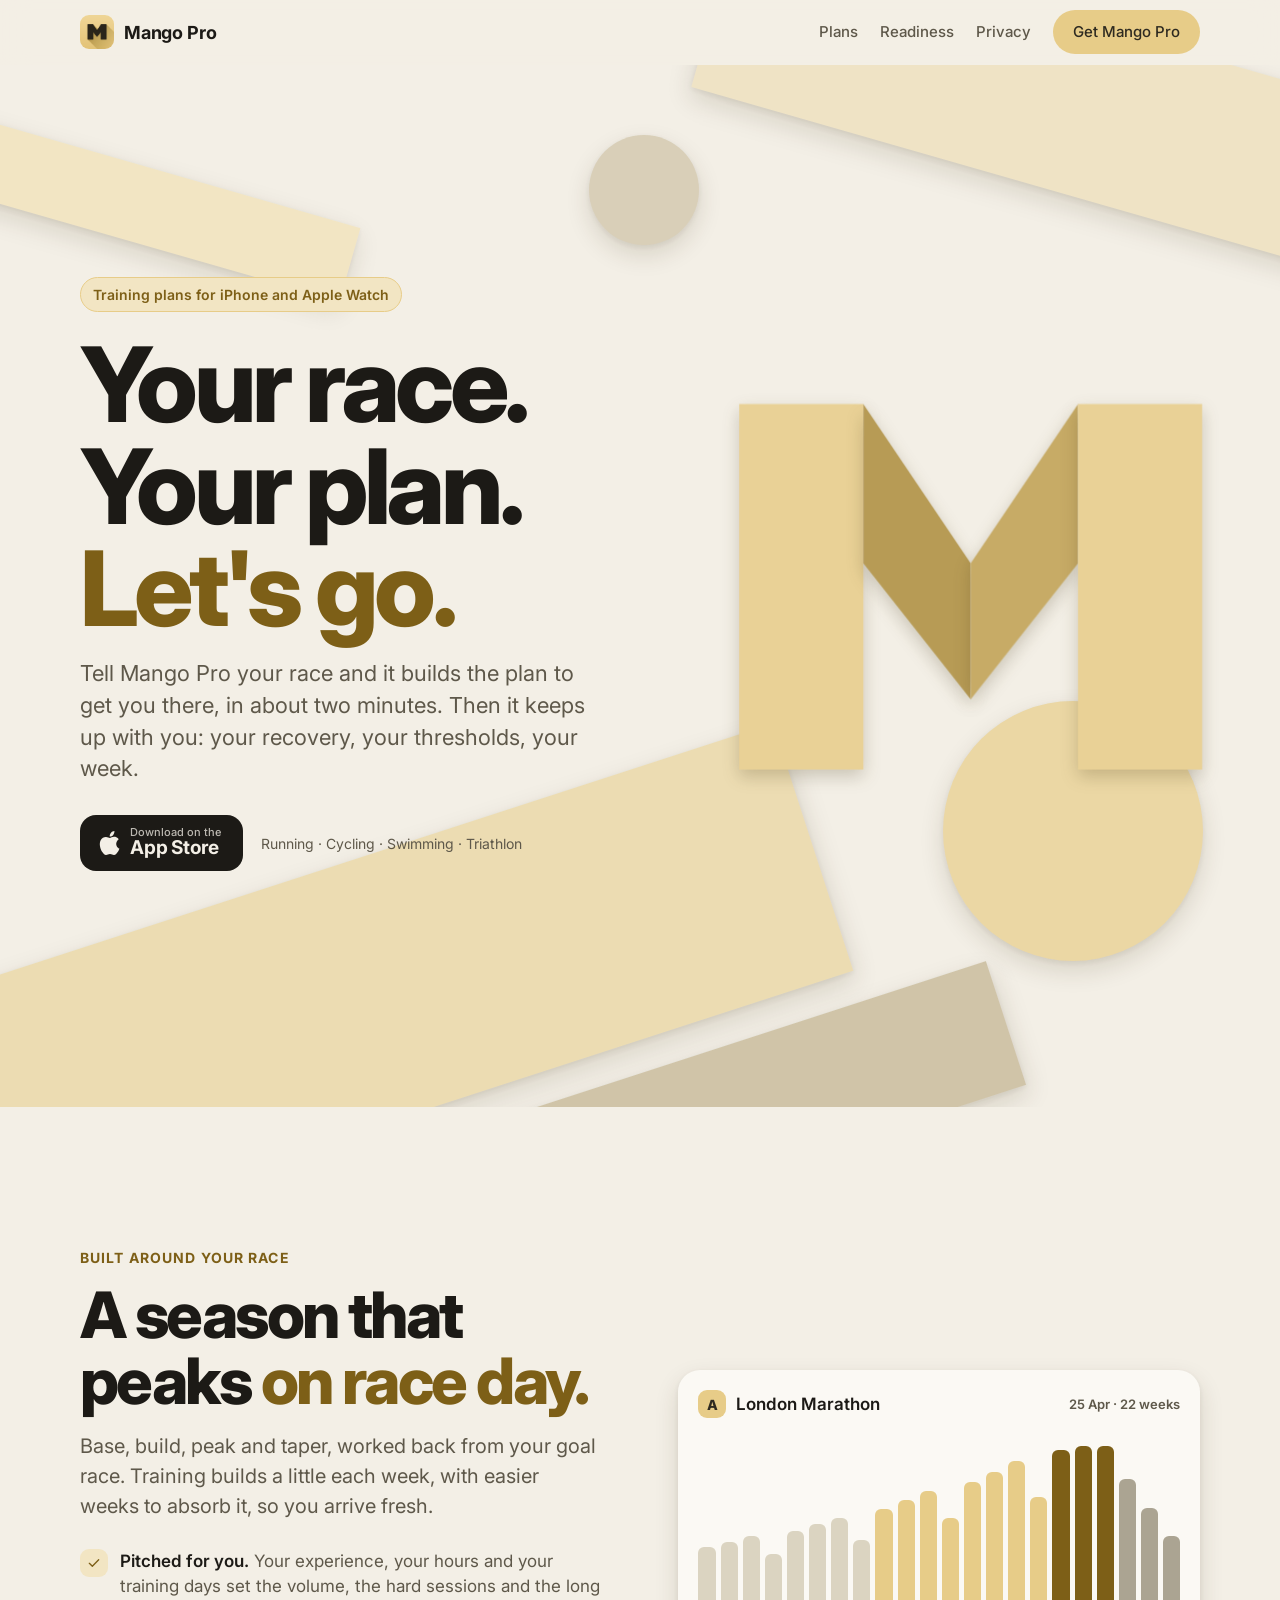
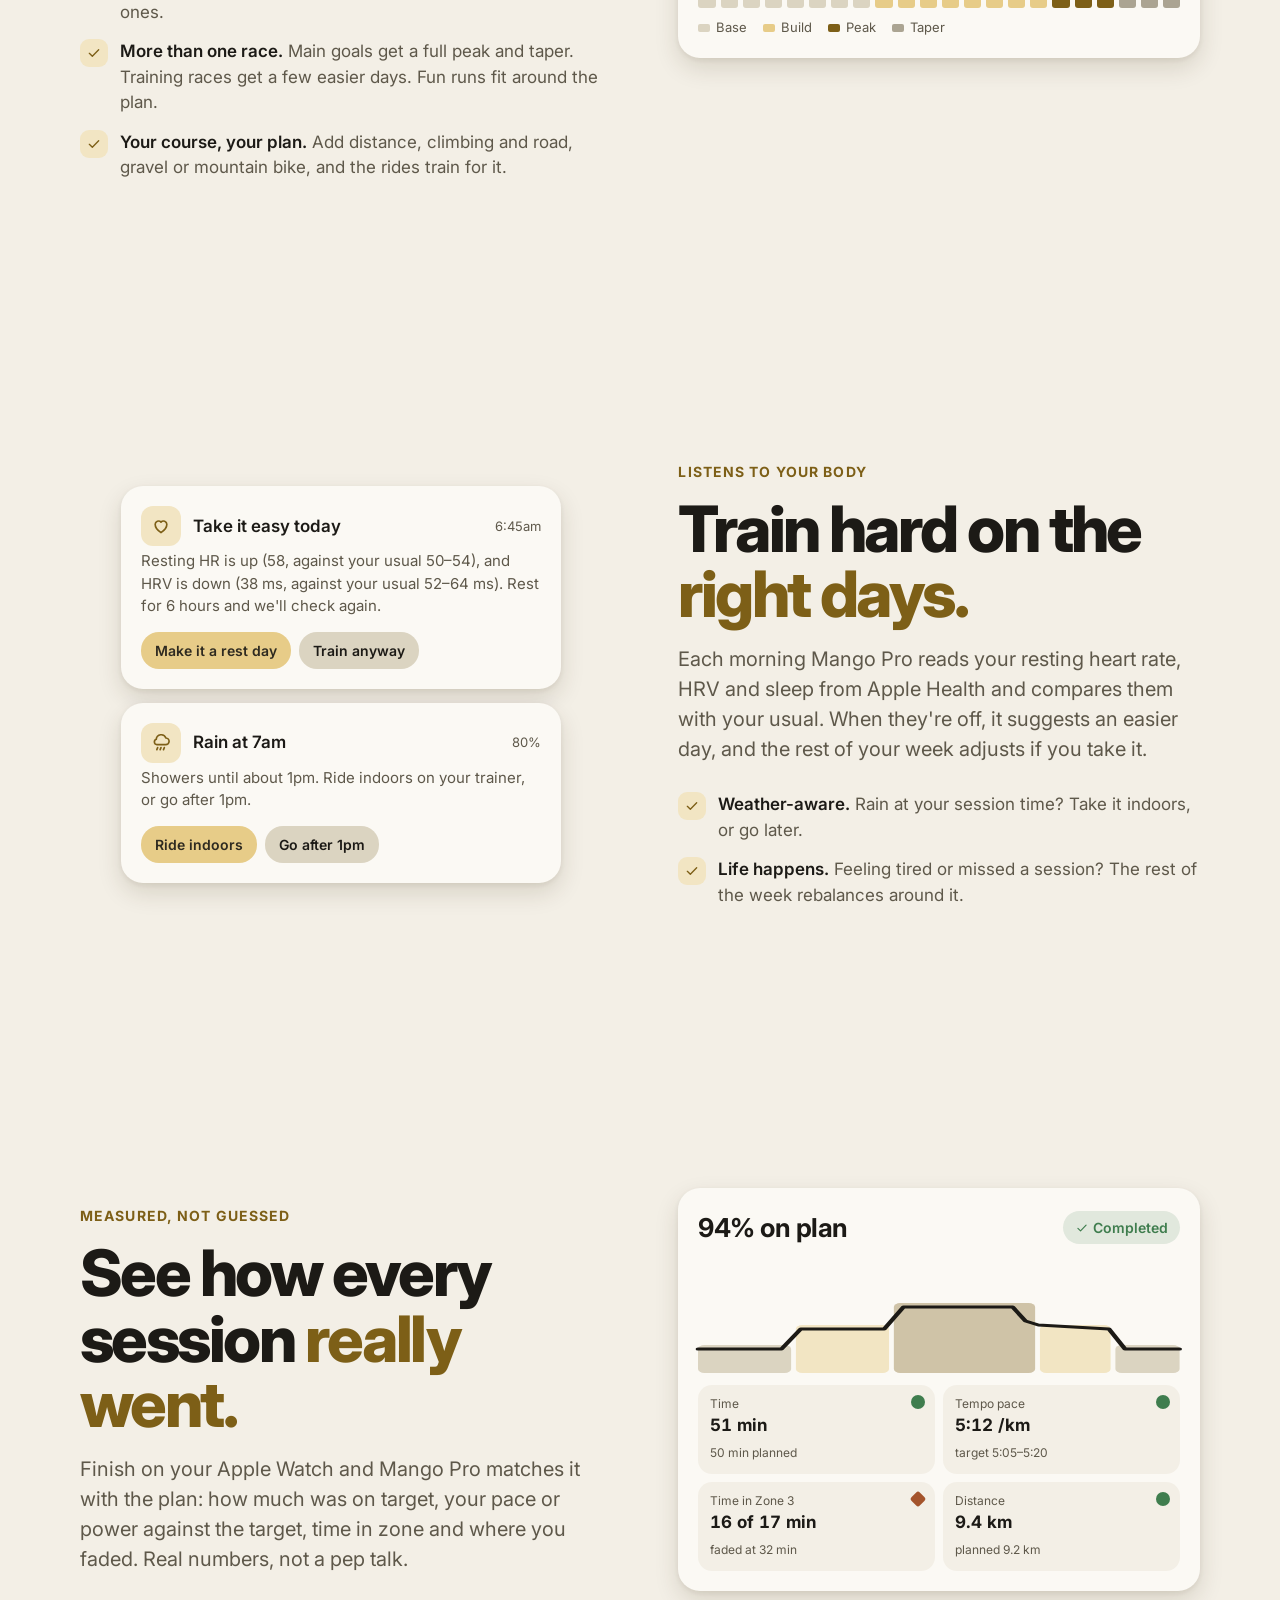
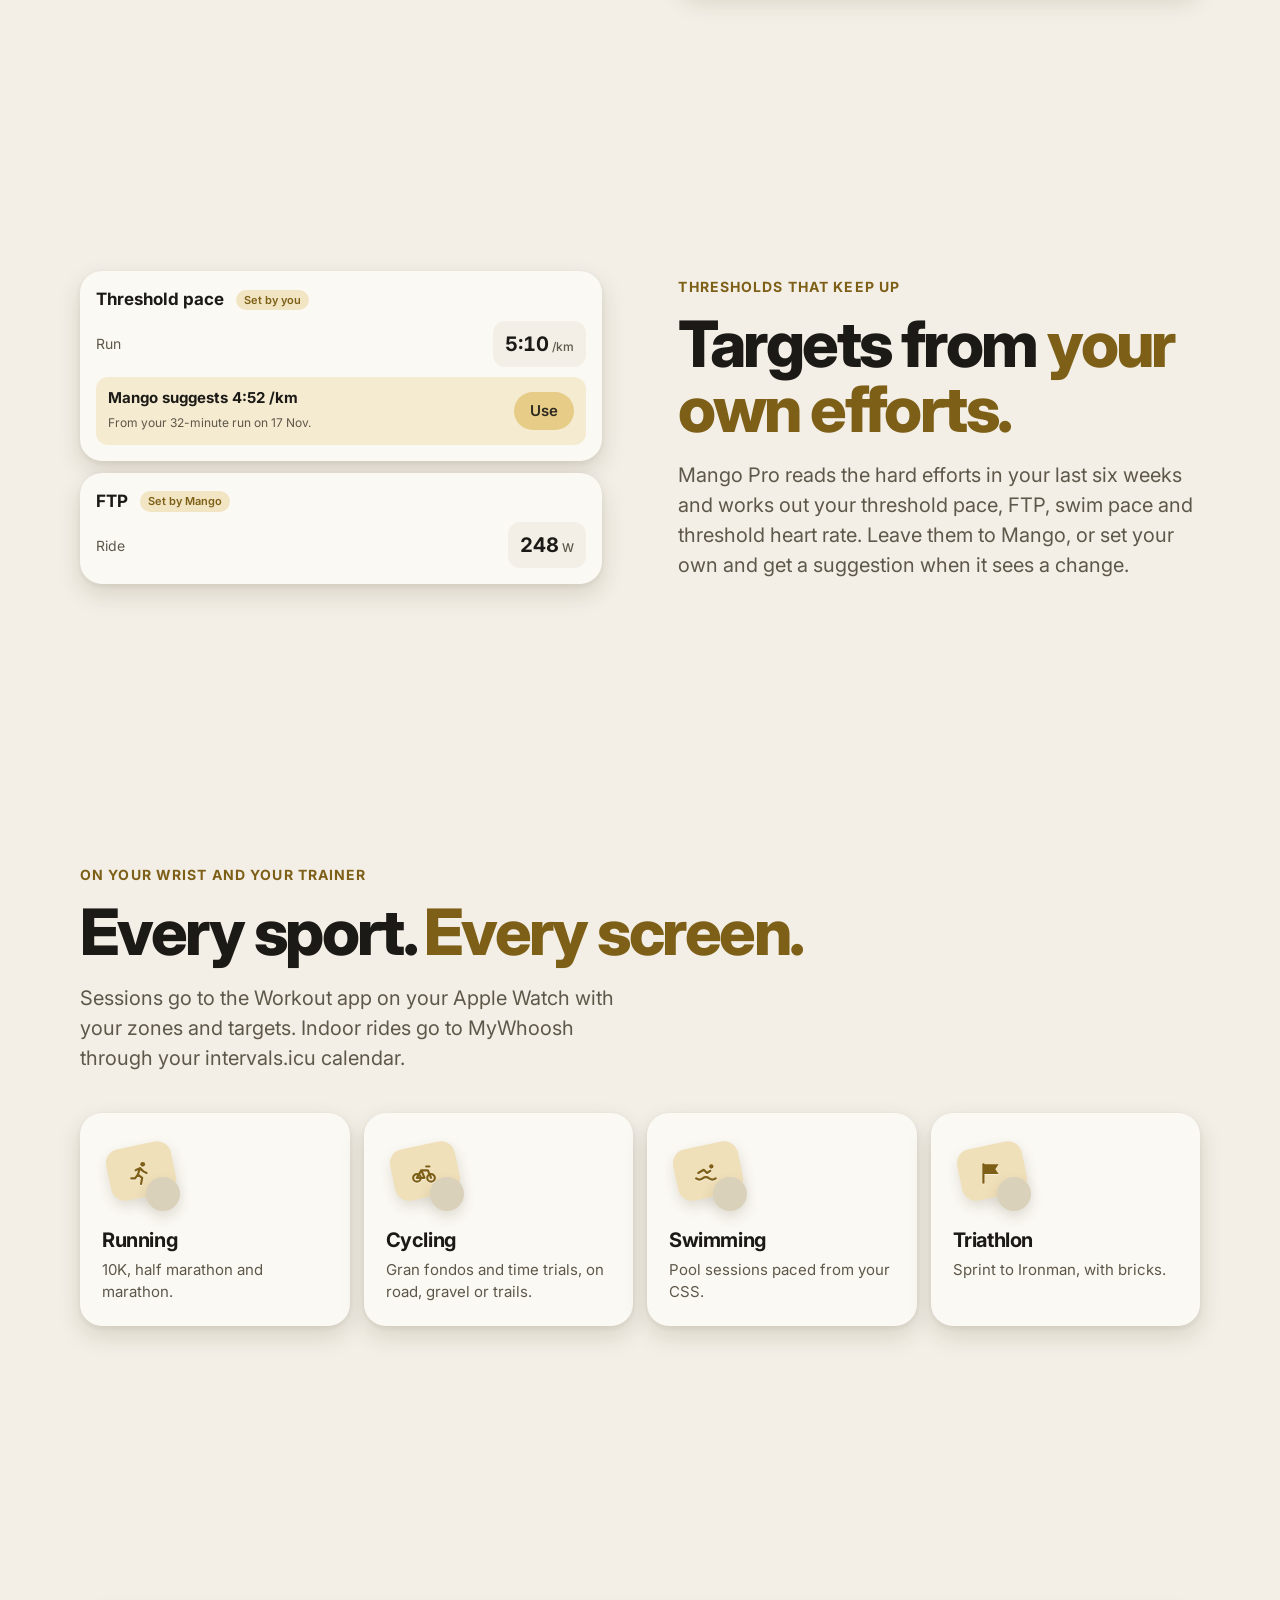
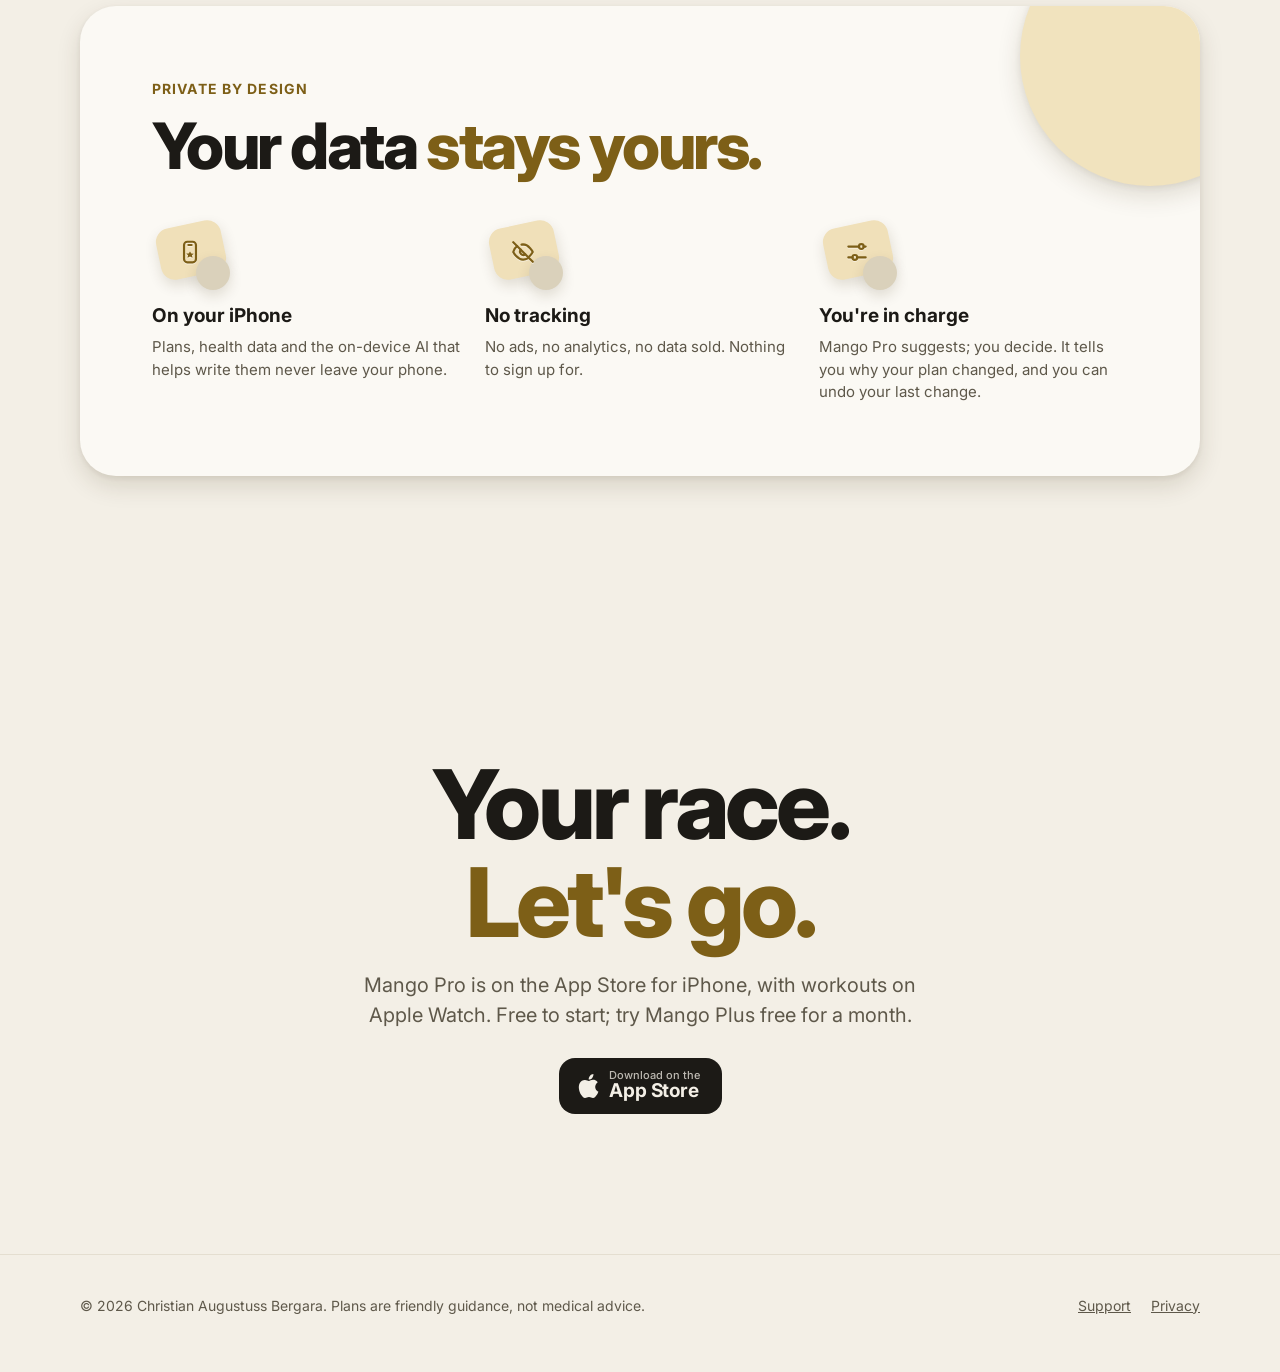
==== commit ea92063b: "Mango Pro is on the App Store: badge, links and smart app banner Co-Authored-By: Claude Opus 5.5 <no" ====
--- a/index.html
+++ b/index.html
@@ -7,6 +7,7 @@
 <meta name="description" content="Mango Pro builds a training plan for your race and keeps it in step with you: morning readiness from Apple Health, workouts on your Apple Watch, thresholds from your own efforts. Running, cycling, swimming and triathlon.">
 <meta name="theme-color" content="#F3EFE6" media="(prefers-color-scheme: light)">
 <meta name="theme-color" content="#1E1C18" media="(prefers-color-scheme: dark)">
+<meta name="apple-itunes-app" content="app-id=6837954154">
 <link rel="canonical" href="https://mango-pro.app/">
 <meta property="og:type" content="website">
 <meta property="og:title" content="Mango Pro: Your race. Your plan. Let's go.">
@@ -21,7 +22,7 @@
 <script type="application/ld+json">
 {"@context":"https://schema.org","@type":"SoftwareApplication","name":"Mango Pro: Training Plans","operatingSystem":"iOS","applicationCategory":"HealthApplication",
  "description":"Training plans for running, cycling, swimming and triathlon races that adapt to your readiness, thresholds and schedule.",
- "url":"https://mango-pro.app/","author":{"@type":"Person","name":"Christian Augustuss Bergara"}}
+ "url":"https://mango-pro.app/","downloadUrl":"https://apps.apple.com/app/id6837954154","offers":{"@type":"Offer","price":"0","priceCurrency":"GBP"},"author":{"@type":"Person","name":"Christian Augustuss Bergara"}}
 </script>
 <style>
 /* Design system: the app's welcome screen. Warm canvas, mango yellow, deep amber accent, paper "sheets"
@@ -102,7 +103,6 @@
   text-decoration: none; font-weight: 600; }
 .store small { display: block; font-size: 11px; font-weight: 500; opacity: .75; line-height: 1; }
 .store b { display: block; font-size: 19px; line-height: 1.1; letter-spacing: -.01em; }
-.store[aria-disabled="true"] { cursor: default; }
 @media (max-width: 860px) {
   .matm { width: 300px; right: -40px; top: 26%; opacity: .55; }
   .hero-copy { padding-top: 40px; }
@@ -226,7 +226,7 @@
    <a class="hide-s" href="#plan">Plans</a>
    <a class="hide-s" href="#readiness">Readiness</a>
    <a class="hide-s" href="#privacy">Privacy</a>
-   <a class="pill" href="#get">Get Mango Pro</a>
+   <a class="pill" href="https://apps.apple.com/app/id6837954154">Get Mango Pro</a>
   </nav>
  </div>
 </header>
@@ -249,7 +249,7 @@
    <h1 id="hero-title" class="rise">Your race.<br>Your plan.<br><em>Let's go.</em></h1>
    <p class="lead rise">Tell Mango Pro your race and it builds the plan to get you there, in about two minutes. Then it keeps up with you: your recovery, your thresholds, your week.</p>
    <div class="ctas rise">
-    <a class="store" href="#get" aria-disabled="true"><svg width="22" height="26" viewBox="0 0 22 26" aria-hidden="true"><path fill="currentColor" d="M18.2 13.8c0-3 2.5-4.5 2.6-4.6-1.4-2.1-3.6-2.4-4.4-2.4-1.9-.2-3.6 1.1-4.6 1.1-.9 0-2.4-1.1-4-1-2 0-3.9 1.2-5 3-2.1 3.7-.5 9.2 1.5 12.2 1 1.5 2.2 3.1 3.8 3 1.5-.1 2.1-1 3.9-1s2.4 1 4 1c1.7 0 2.7-1.5 3.7-3 1.2-1.7 1.6-3.3 1.7-3.4-.1 0-3.2-1.2-3.2-4.9zM15.2 4.9c.8-1 1.4-2.4 1.2-3.8-1.2.1-2.6.8-3.5 1.8-.8.9-1.4 2.3-1.2 3.7 1.3.1 2.7-.7 3.5-1.7z"/></svg><span><small>Coming soon on the</small><b>App Store</b></span></a>
+    <a class="store" href="https://apps.apple.com/app/id6837954154"><svg width="22" height="26" viewBox="0 0 22 26" aria-hidden="true"><path fill="currentColor" d="M18.2 13.8c0-3 2.5-4.5 2.6-4.6-1.4-2.1-3.6-2.4-4.4-2.4-1.9-.2-3.6 1.1-4.6 1.1-.9 0-2.4-1.1-4-1-2 0-3.9 1.2-5 3-2.1 3.7-.5 9.2 1.5 12.2 1 1.5 2.2 3.1 3.8 3 1.5-.1 2.1-1 3.9-1s2.4 1 4 1c1.7 0 2.7-1.5 3.7-3 1.2-1.7 1.6-3.3 1.7-3.4-.1 0-3.2-1.2-3.2-4.9zM15.2 4.9c.8-1 1.4-2.4 1.2-3.8-1.2.1-2.6.8-3.5 1.8-.8.9-1.4 2.3-1.2 3.7 1.3.1 2.7-.7 3.5-1.7z"/></svg><span><small>Download on the</small><b>App Store</b></span></a>
     <span class="soon">Running · Cycling · Swimming · Triathlon</span>
    </div>
   </div>
@@ -394,9 +394,9 @@
 <section class="final" id="get" aria-labelledby="get-title">
  <div class="wrap reveal">
   <h2 id="get-title">Your race.<br><em>Let's go.</em></h2>
-  <p class="sub" style="margin-inline:auto">Mango Pro is coming soon to iPhone and Apple Watch.</p>
+  <p class="sub" style="margin-inline:auto">Mango Pro is on the App Store for iPhone, with workouts on Apple Watch. Free to start; try Mango Plus free for a month.</p>
   <div class="ctas">
-   <a class="store" href="#get" aria-disabled="true"><svg width="22" height="26" viewBox="0 0 22 26" aria-hidden="true"><path fill="currentColor" d="M18.2 13.8c0-3 2.5-4.5 2.6-4.6-1.4-2.1-3.6-2.4-4.4-2.4-1.9-.2-3.6 1.1-4.6 1.1-.9 0-2.4-1.1-4-1-2 0-3.9 1.2-5 3-2.1 3.7-.5 9.2 1.5 12.2 1 1.5 2.2 3.1 3.8 3 1.5-.1 2.1-1 3.9-1s2.4 1 4 1c1.7 0 2.7-1.5 3.7-3 1.2-1.7 1.6-3.3 1.7-3.4-.1 0-3.2-1.2-3.2-4.9zM15.2 4.9c.8-1 1.4-2.4 1.2-3.8-1.2.1-2.6.8-3.5 1.8-.8.9-1.4 2.3-1.2 3.7 1.3.1 2.7-.7 3.5-1.7z"/></svg><span><small>Coming soon on the</small><b>App Store</b></span></a>
+   <a class="store" href="https://apps.apple.com/app/id6837954154"><svg width="22" height="26" viewBox="0 0 22 26" aria-hidden="true"><path fill="currentColor" d="M18.2 13.8c0-3 2.5-4.5 2.6-4.6-1.4-2.1-3.6-2.4-4.4-2.4-1.9-.2-3.6 1.1-4.6 1.1-.9 0-2.4-1.1-4-1-2 0-3.9 1.2-5 3-2.1 3.7-.5 9.2 1.5 12.2 1 1.5 2.2 3.1 3.8 3 1.5-.1 2.1-1 3.9-1s2.4 1 4 1c1.7 0 2.7-1.5 3.7-3 1.2-1.7 1.6-3.3 1.7-3.4-.1 0-3.2-1.2-3.2-4.9zM15.2 4.9c.8-1 1.4-2.4 1.2-3.8-1.2.1-2.6.8-3.5 1.8-.8.9-1.4 2.3-1.2 3.7 1.3.1 2.7-.7 3.5-1.7z"/></svg><span><small>Download on the</small><b>App Store</b></span></a>
   </div>
  </div>
 </section>
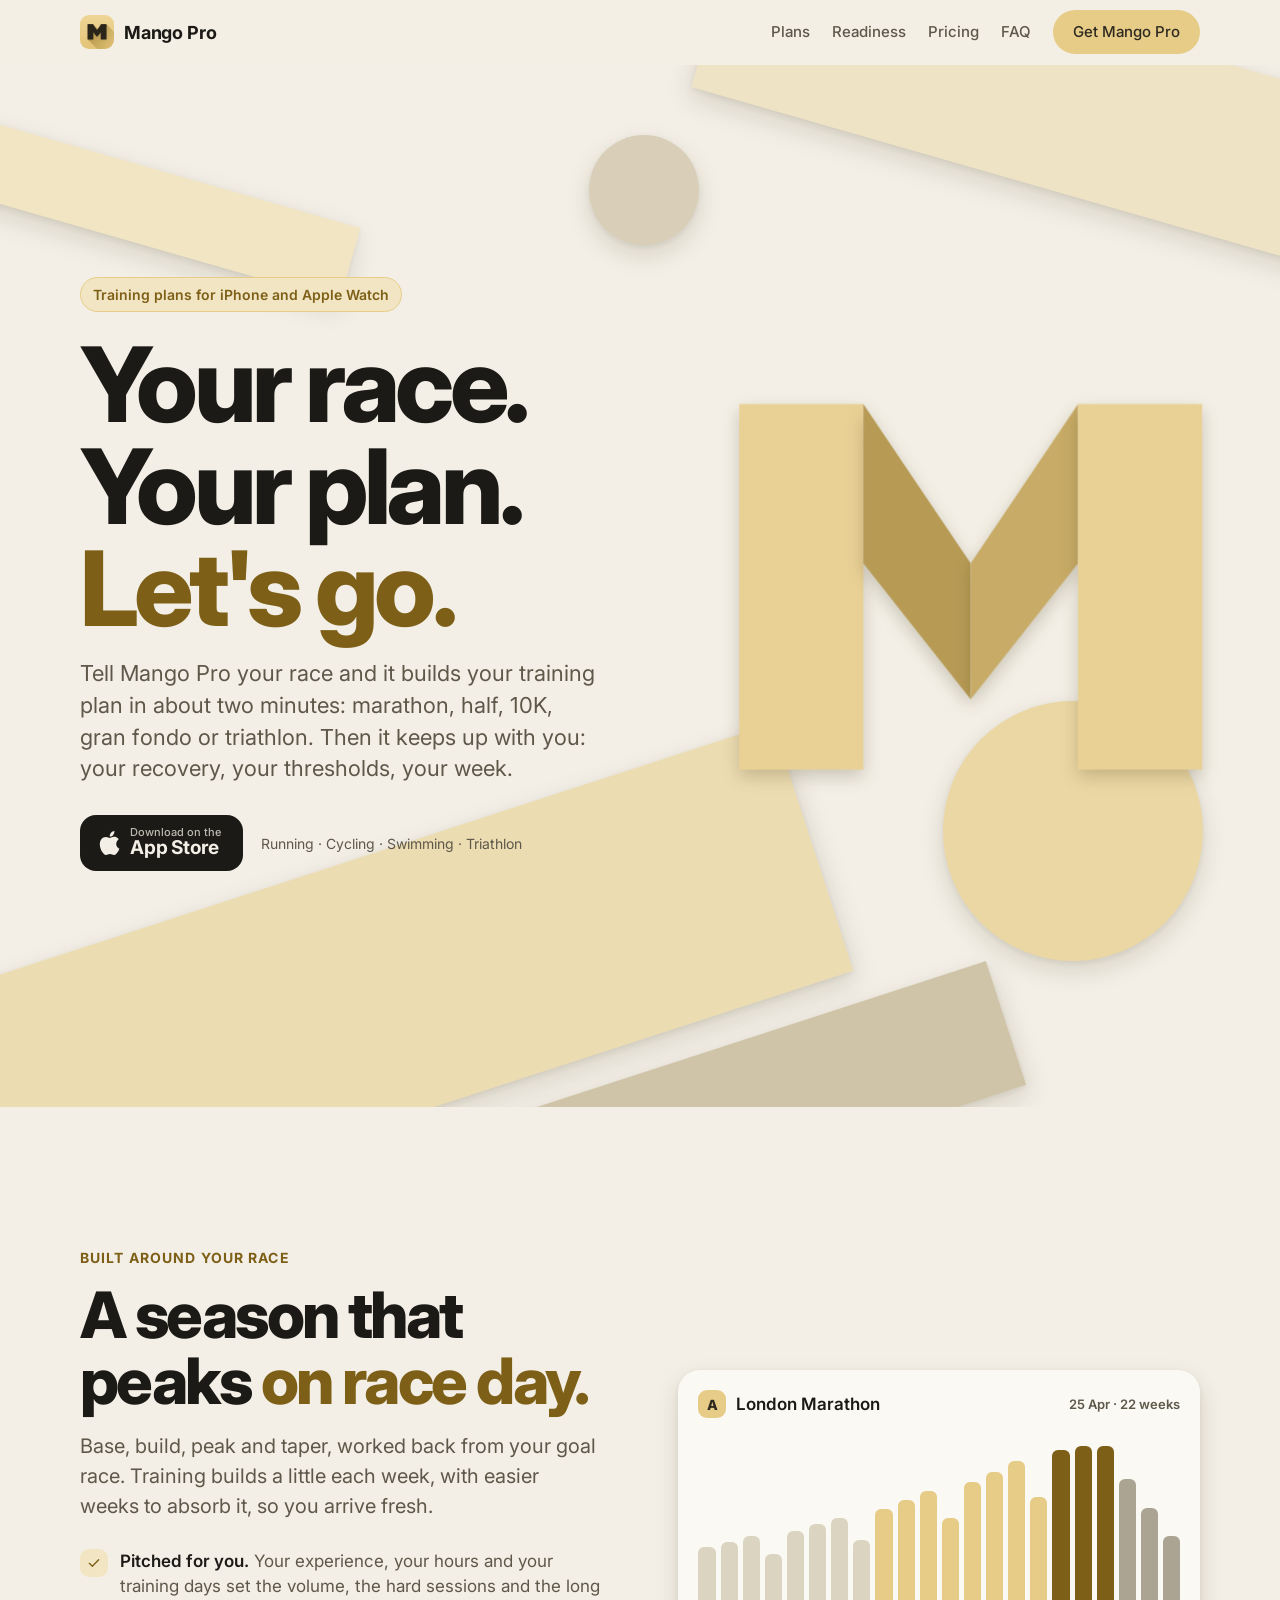
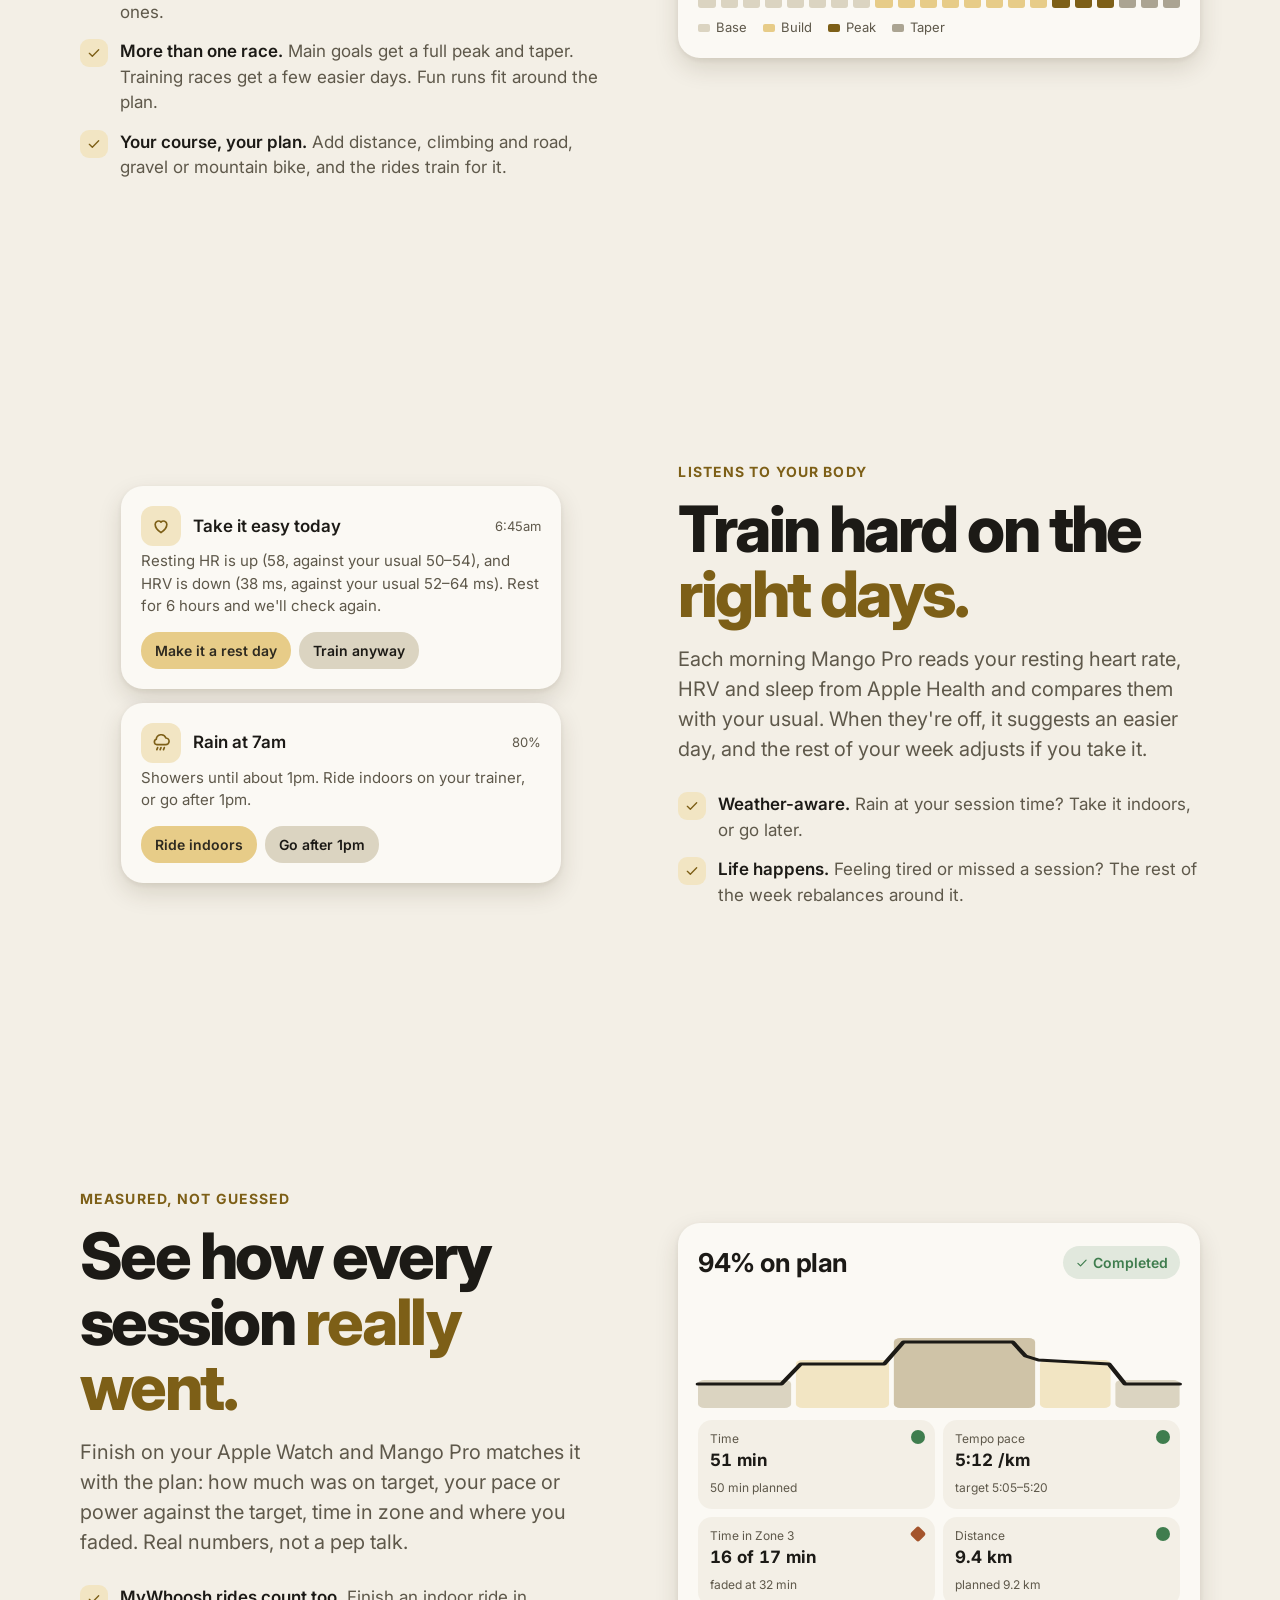
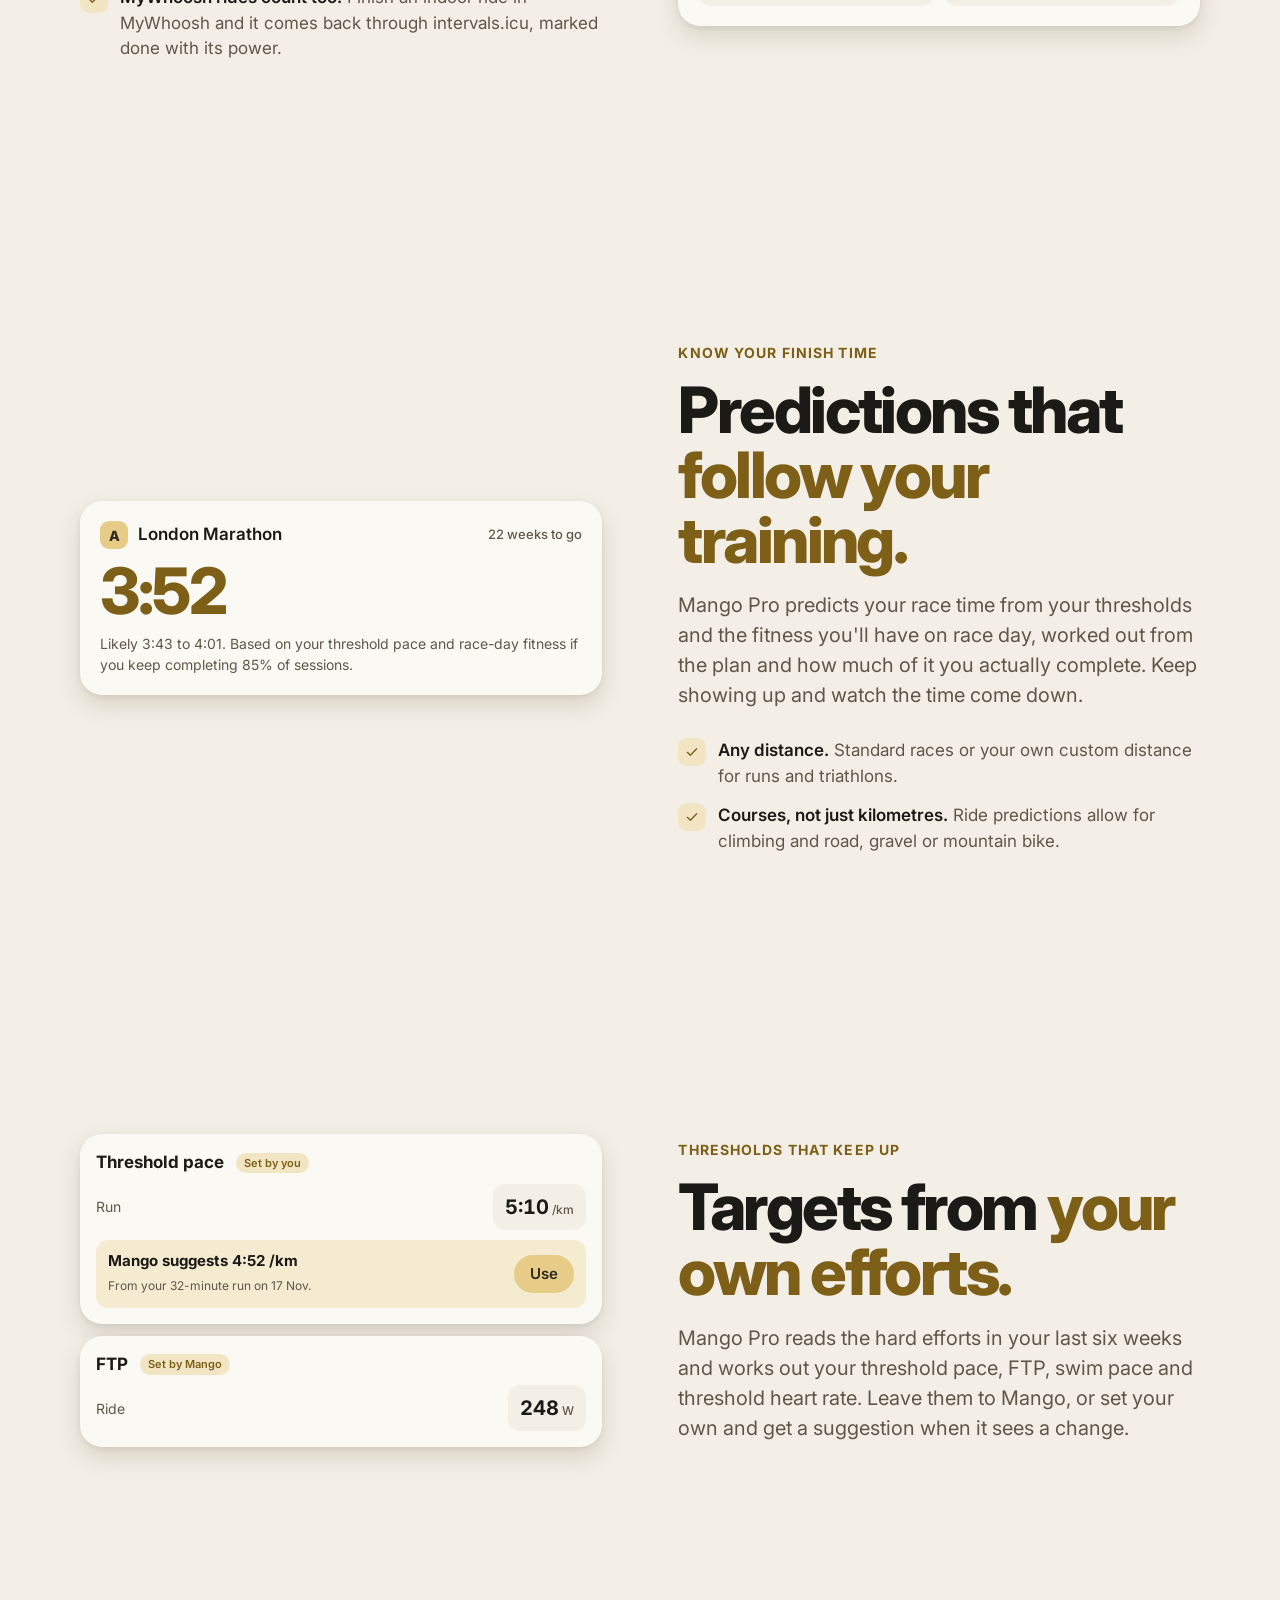
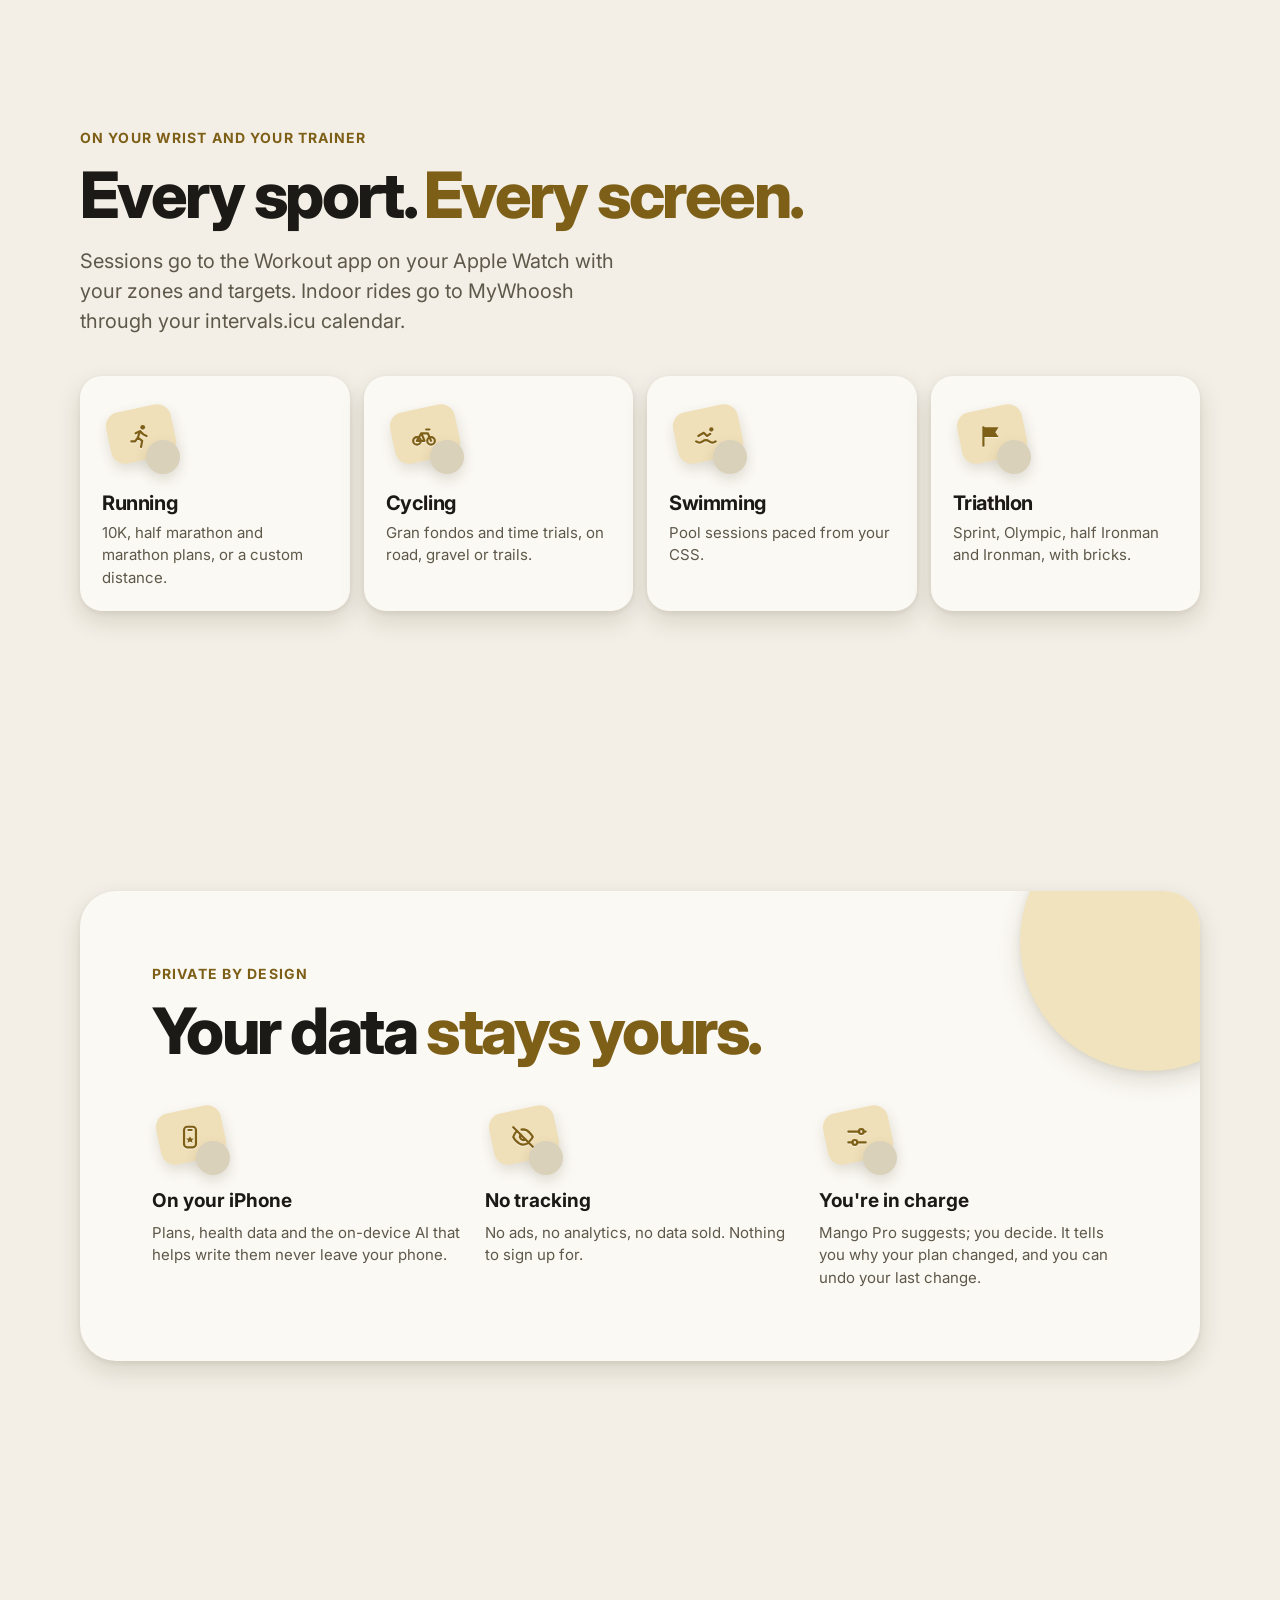
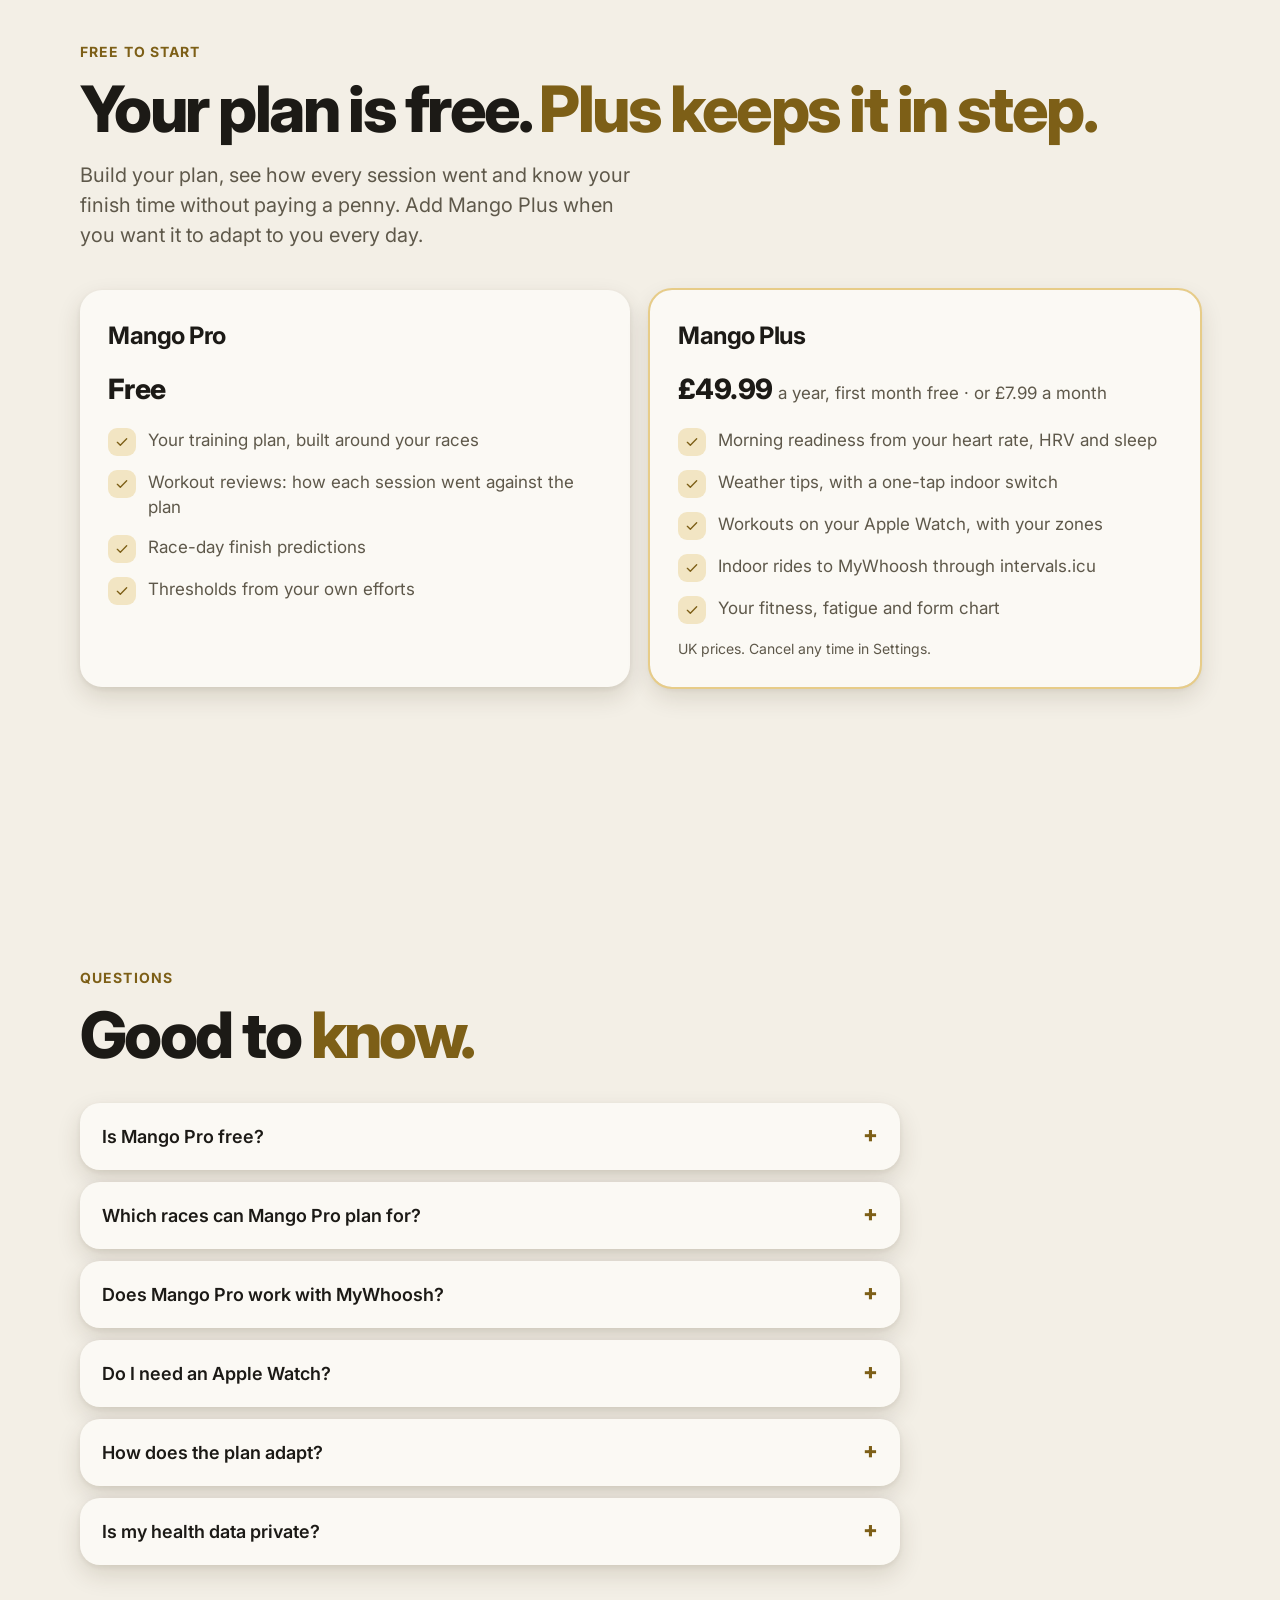
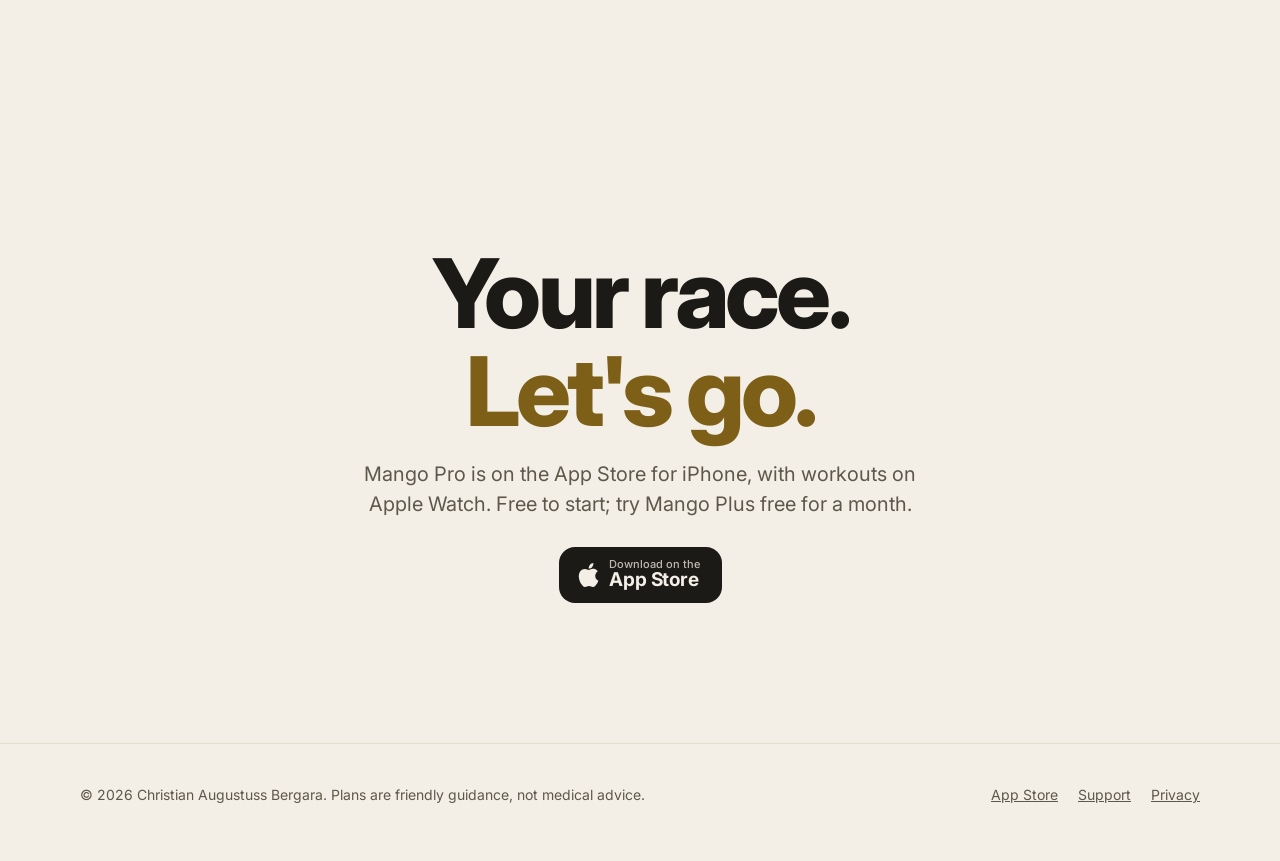
==== commit 3a8dd7d8: "Site: finish-time predictions, MyWhoosh rides, pricing and FAQ; SEO title, descriptions, structured " ====
--- a/index.html
+++ b/index.html
@@ -3,26 +3,37 @@
 <head>
 <meta charset="utf-8">
 <meta name="viewport" content="width=device-width, initial-scale=1, viewport-fit=cover">
-<title>Mango Pro: Training Plans for Running, Cycling and Triathlon</title>
-<meta name="description" content="Mango Pro builds a training plan for your race and keeps it in step with you: morning readiness from Apple Health, workouts on your Apple Watch, thresholds from your own efforts. Running, cycling, swimming and triathlon.">
+<title>Mango Pro: Marathon, Cycling &amp; Triathlon Training Plan App</title>
+<meta name="description" content="Personalised training plans for your marathon, half, 10K, gran fondo or triathlon. Adapts each morning to your HRV and sleep. Apple Watch and MyWhoosh. Free to start.">
 <meta name="theme-color" content="#F3EFE6" media="(prefers-color-scheme: light)">
 <meta name="theme-color" content="#1E1C18" media="(prefers-color-scheme: dark)">
 <meta name="apple-itunes-app" content="app-id=6837954154">
+<meta name="robots" content="index, follow, max-image-preview:large">
 <link rel="canonical" href="https://mango-pro.app/">
 <meta property="og:type" content="website">
-<meta property="og:title" content="Mango Pro: Your race. Your plan. Let's go.">
-<meta property="og:description" content="A training plan for your race that keeps up with you. Running, cycling, swimming and triathlon, on iPhone and Apple Watch.">
+<meta property="og:site_name" content="Mango Pro">
+<meta property="og:locale" content="en_GB">
+<meta property="og:title" content="Mango Pro: training plans that keep up with you">
+<meta property="og:description" content="A plan for your marathon, gran fondo or triathlon that adapts to your readiness each morning. On iPhone and Apple Watch, with indoor rides to MyWhoosh.">
 <meta property="og:url" content="https://mango-pro.app/">
-<meta property="og:image" content="https://mango-pro.app/icon-512.png">
+<meta property="og:image" content="https://mango-pro.app/social.png">
+<meta property="og:image:width" content="1200">
+<meta property="og:image:height" content="630">
+<meta property="og:image:alt" content="Mango Pro on iPhone and Apple Watch: your race, your plan">
+<meta name="twitter:card" content="summary_large_image">
+<meta name="twitter:title" content="Mango Pro: training plans that keep up with you">
+<meta name="twitter:description" content="Marathon, cycling and triathlon plans that adapt to your HRV and sleep. Apple Watch and MyWhoosh.">
+<meta name="twitter:image" content="https://mango-pro.app/social.png">
 <link rel="icon" href="icon.png">
 <link rel="apple-touch-icon" href="icon.png">
 <link rel="preconnect" href="https://fonts.googleapis.com">
 <link rel="preconnect" href="https://fonts.gstatic.com" crossorigin>
 <link rel="stylesheet" href="https://fonts.googleapis.com/css2?family=Inter:wght@400;500;600;700;800&display=swap">
 <script type="application/ld+json">
-{"@context":"https://schema.org","@type":"SoftwareApplication","name":"Mango Pro: Training Plans","operatingSystem":"iOS","applicationCategory":"HealthApplication",
- "description":"Training plans for running, cycling, swimming and triathlon races that adapt to your readiness, thresholds and schedule.",
- "url":"https://mango-pro.app/","downloadUrl":"https://apps.apple.com/app/id6837954154","offers":{"@type":"Offer","price":"0","priceCurrency":"GBP"},"author":{"@type":"Person","name":"Christian Augustuss Bergara"}}
+{"@context": "https://schema.org", "@type": "MobileApplication", "name": "Mango Pro: Training Plans", "alternateName": "Mango Pro", "operatingSystem": "iOS 26 or later", "applicationCategory": "HealthApplication", "applicationSubCategory": "Training plans", "inLanguage": "en-GB", "description": "Personalised training plans for marathons, half marathons, 10Ks, gran fondos and triathlons that adapt to your readiness, thresholds and schedule, with workouts on Apple Watch and indoor rides to MyWhoosh.", "url": "https://mango-pro.app/", "downloadUrl": "https://apps.apple.com/app/id6837954154", "installUrl": "https://apps.apple.com/app/id6837954154", "image": "https://mango-pro.app/social.png", "screenshot": "https://mango-pro.app/social.png", "featureList": ["Training plans for running, cycling, swimming and triathlon", "Base, build, peak and taper worked back from your race", "Morning readiness from heart rate, HRV and sleep", "Workouts on Apple Watch with your zones", "Indoor rides to MyWhoosh through intervals.icu", "Thresholds worked out from your own efforts", "Race-day finish predictions", "No account and no tracking"], "offers": [{"@type": "Offer", "name": "Mango Pro", "price": "0", "priceCurrency": "GBP"}, {"@type": "Offer", "name": "Mango Plus monthly", "price": "7.99", "priceCurrency": "GBP"}, {"@type": "Offer", "name": "Mango Plus yearly", "price": "49.99", "priceCurrency": "GBP"}], "author": {"@type": "Person", "name": "Christian Augustuss Bergara"}, "publisher": {"@type": "Person", "name": "Christian Augustuss Bergara"}}
+</script>
+<script type="application/ld+json">
+{"@context": "https://schema.org", "@type": "FAQPage", "mainEntity": [{"@type": "Question", "name": "Is Mango Pro free?", "acceptedAnswer": {"@type": "Answer", "text": "Yes. The training plan, workout reviews and finish-time predictions are free. Mango Plus adds morning readiness, weather tips, workouts on your Apple Watch, indoor rides to MyWhoosh and your fitness chart, for £7.99 a month or £49.99 a year in the UK. The yearly plan starts with a one-month free trial."}}, {"@type": "Question", "name": "Which races can Mango Pro plan for?", "acceptedAnswer": {"@type": "Answer", "text": "10K, half marathon and marathon runs, gran fondos and time trials on road, gravel or mountain bike, and sprint, Olympic, half Ironman and Ironman triathlons. Running and triathlon events can use a custom distance too."}}, {"@type": "Question", "name": "Does Mango Pro work with MyWhoosh?", "acceptedAnswer": {"@type": "Answer", "text": "Yes. Connect your free intervals.icu account and Mango Plus sends your indoor rides to your intervals.icu calendar, which passes them to MyWhoosh. Rides you finish in MyWhoosh come back and count as done."}}, {"@type": "Question", "name": "Do I need an Apple Watch?", "acceptedAnswer": {"@type": "Answer", "text": "No. An Apple Watch lets Mango Pro send sessions to the Workout app and read your heart rate, HRV and sleep for morning readiness, but the plan works on iPhone alone."}}, {"@type": "Question", "name": "How does the plan adapt?", "acceptedAnswer": {"@type": "Answer", "text": "Each morning Mango Pro compares your resting heart rate, HRV and sleep with your usual and suggests an easier day when you're off. Missed sessions, tiredness and new races rebalance the weeks ahead, and race-day predictions follow how much of the plan you complete."}}, {"@type": "Question", "name": "Is my health data private?", "acceptedAnswer": {"@type": "Answer", "text": "Yes. There's no account, no ads and no tracking. Your plan and Apple Health data stay on your iPhone, and plans are written on the device with Apple Intelligence."}}]}
 </script>
 <style>
 /* Design system: the app's welcome screen. Warm canvas, mango yellow, deep amber accent, paper "sheets"
@@ -204,6 +215,24 @@
 .final { text-align: center; }
 .final h2 { font-size: clamp(48px, 8vw, 96px); }
 .final .ctas { justify-content: center; margin-top: 28px; }
+/* Pricing and FAQ */
+.plans { display: grid; grid-template-columns: 1fr 1fr; gap: 20px; margin-top: 40px; }
+@media (max-width: 860px) { .plans { grid-template-columns: 1fr; } }
+.plan { background: var(--surface); border-radius: var(--radius); padding: 28px; box-shadow: var(--shadow); display: grid; gap: 14px; align-content: start; }
+.plan.plus { outline: 2px solid var(--yellow); }
+.plan h3 { margin: 0; font-size: 24px; letter-spacing: -.02em; }
+.plan .price { font-size: 17px; color: var(--text2); margin: 0; } .plan .price b { color: var(--text); font-size: 28px; font-weight: 800; letter-spacing: -.02em; }
+.plan .points { margin: 4px 0 0; }
+.faq { margin-top: 36px; display: grid; gap: 12px; max-width: 820px; }
+.faq details { background: var(--surface); border-radius: 20px; padding: 0 22px; box-shadow: var(--shadow); }
+.faq summary { cursor: pointer; list-style: none; padding: 20px 0; font-size: 18px; font-weight: 600; display: flex; justify-content: space-between; gap: 16px; }
+.faq summary::-webkit-details-marker { display: none; }
+.faq summary::after { content: "+"; color: var(--accent); font-weight: 800; font-size: 22px; line-height: 1; }
+.faq details[open] summary::after { content: "–"; }
+.faq details p { margin: 0 0 20px; color: var(--text2); font-size: 16px; line-height: 1.55; }
+.pred { display: grid; gap: 10px; }
+.pred .big { font-size: clamp(44px, 6vw, 64px); font-weight: 800; letter-spacing: -.03em; color: var(--accent); line-height: 1; }
+.pred small { color: var(--text2); font-size: 14px; }
 footer { padding: 40px 0 56px; color: var(--text2); font-size: 14px; border-top: 1px solid var(--sep); }
 footer .wrap { display: flex; flex-wrap: wrap; gap: 12px 24px; align-items: center; }
 footer nav { display: flex; gap: 20px; margin-left: auto; } footer a { color: var(--text2); }
@@ -225,7 +254,8 @@
   <nav aria-label="Main">
    <a class="hide-s" href="#plan">Plans</a>
    <a class="hide-s" href="#readiness">Readiness</a>
-   <a class="hide-s" href="#privacy">Privacy</a>
+   <a class="hide-s" href="#pricing">Pricing</a>
+   <a class="hide-s" href="#faq">FAQ</a>
    <a class="pill" href="https://apps.apple.com/app/id6837954154">Get Mango Pro</a>
   </nav>
  </div>
@@ -247,7 +277,7 @@
   <div class="hero-copy">
    <span class="eyebrow rise">Training plans for iPhone and Apple Watch</span>
    <h1 id="hero-title" class="rise">Your race.<br>Your plan.<br><em>Let's go.</em></h1>
-   <p class="lead rise">Tell Mango Pro your race and it builds the plan to get you there, in about two minutes. Then it keeps up with you: your recovery, your thresholds, your week.</p>
+   <p class="lead rise">Tell Mango Pro your race and it builds your training plan in about two minutes: marathon, half, 10K, gran fondo or triathlon. Then it keeps up with you: your recovery, your thresholds, your week.</p>
    <div class="ctas rise">
     <a class="store" href="https://apps.apple.com/app/id6837954154"><svg width="22" height="26" viewBox="0 0 22 26" aria-hidden="true"><path fill="currentColor" d="M18.2 13.8c0-3 2.5-4.5 2.6-4.6-1.4-2.1-3.6-2.4-4.4-2.4-1.9-.2-3.6 1.1-4.6 1.1-.9 0-2.4-1.1-4-1-2 0-3.9 1.2-5 3-2.1 3.7-.5 9.2 1.5 12.2 1 1.5 2.2 3.1 3.8 3 1.5-.1 2.1-1 3.9-1s2.4 1 4 1c1.7 0 2.7-1.5 3.7-3 1.2-1.7 1.6-3.3 1.7-3.4-.1 0-3.2-1.2-3.2-4.9zM15.2 4.9c.8-1 1.4-2.4 1.2-3.8-1.2.1-2.6.8-3.5 1.8-.8.9-1.4 2.3-1.2 3.7 1.3.1 2.7-.7 3.5-1.7z"/></svg><span><small>Download on the</small><b>App Store</b></span></a>
     <span class="soon">Running · Cycling · Swimming · Triathlon</span>
@@ -318,6 +348,9 @@
    <p class="kicker">Measured, not guessed</p>
    <h2 id="measured-title">See how every session <em>really went.</em></h2>
    <p class="sub">Finish on your Apple Watch and Mango Pro matches it with the plan: how much was on target, your pace or power against the target, time in zone and where you faded. Real numbers, not a pep talk.</p>
+   <ul class="points">
+    <li><span class="tick"><svg width="16" height="16" viewBox="0 0 24 24" fill="none" stroke="currentColor" stroke-width="2" stroke-linecap="round" stroke-linejoin="round" aria-hidden="true"><path d="M5 12.5l4.5 4.5L19 7"/></svg></span><span><b>MyWhoosh rides count too.</b> Finish an indoor ride in MyWhoosh and it comes back through intervals.icu, marked done with its power.</span></li>
+   </ul>
   </div>
   <div class="card reveal d1" aria-label="Example: a tempo run, 94% on plan">
    <div class="done-h"><b>94% on plan</b><span class="status"><svg width="14" height="14" viewBox="0 0 24 24" fill="none" stroke="currentColor" stroke-width="2" stroke-linecap="round" stroke-linejoin="round" aria-hidden="true"><path d="M5 12.5l4.5 4.5L19 7"/></svg> Completed</span></div>
@@ -339,6 +372,26 @@
  </div>
 </section>
 
+<!-- Predictions -->
+<section aria-labelledby="pred-title">
+ <div class="wrap split flip">
+  <div class="reveal">
+   <p class="kicker">Know your finish time</p>
+   <h2 id="pred-title">Predictions that <em>follow your training.</em></h2>
+   <p class="sub">Mango Pro predicts your race time from your thresholds and the fitness you'll have on race day, worked out from the plan and how much of it you actually complete. Keep showing up and watch the time come down.</p>
+   <ul class="points">
+    <li><span class="tick"><svg width="16" height="16" viewBox="0 0 24 24" fill="none" stroke="currentColor" stroke-width="2" stroke-linecap="round" stroke-linejoin="round" aria-hidden="true"><path d="M5 12.5l4.5 4.5L19 7"/></svg></span><span><b>Any distance.</b> Standard races or your own custom distance for runs and triathlons.</span></li>
+    <li><span class="tick"><svg width="16" height="16" viewBox="0 0 24 24" fill="none" stroke="currentColor" stroke-width="2" stroke-linecap="round" stroke-linejoin="round" aria-hidden="true"><path d="M5 12.5l4.5 4.5L19 7"/></svg></span><span><b>Courses, not just kilometres.</b> Ride predictions allow for climbing and road, gravel or mountain bike.</span></li>
+   </ul>
+  </div>
+  <div class="card reveal d1 pred" aria-label="Example prediction for the London Marathon: about 3 hours 52">
+   <div class="race" style="display:flex;gap:10px;align-items:center;font-weight:600"><span class="badge">A</span>London Marathon<span class="time" style="margin-left:auto;color:var(--text2);font-weight:500">22 weeks to go</span></div>
+   <span class="big">3:52</span>
+   <small>Likely 3:43 to 4:01. Based on your threshold pace and race-day fitness if you keep completing 85% of sessions.</small>
+  </div>
+ </div>
+</section>
+
 <!-- Thresholds -->
 <section aria-labelledby="th-title">
  <div class="wrap split flip">
@@ -366,10 +419,10 @@
    <p class="sub">Sessions go to the Workout app on your Apple Watch with your zones and targets. Indoor rides go to MyWhoosh through your intervals.icu calendar.</p>
   </div>
   <div class="sports">
-   <div class="sport reveal"><span class="art" aria-hidden="true"><i></i><i></i><svg width="26" height="26" viewBox="0 0 24 24" fill="none" stroke="currentColor" stroke-width="2" stroke-linecap="round" stroke-linejoin="round" aria-hidden="true"><circle cx="14.5" cy="4" r="2.2" fill="currentColor" stroke="none"/><path d="M8 9.5l4-2 3 3 3 1.5M12 7.5l-2 6 4 3-1 5.5M10 13.5l-2.5 3.5H4"/></svg></span><h3>Running</h3><p>10K, half marathon and marathon.</p></div>
+   <div class="sport reveal"><span class="art" aria-hidden="true"><i></i><i></i><svg width="26" height="26" viewBox="0 0 24 24" fill="none" stroke="currentColor" stroke-width="2" stroke-linecap="round" stroke-linejoin="round" aria-hidden="true"><circle cx="14.5" cy="4" r="2.2" fill="currentColor" stroke="none"/><path d="M8 9.5l4-2 3 3 3 1.5M12 7.5l-2 6 4 3-1 5.5M10 13.5l-2.5 3.5H4"/></svg></span><h3>Running</h3><p>10K, half marathon and marathon plans, or a custom distance.</p></div>
    <div class="sport reveal d1"><span class="art" aria-hidden="true"><i></i><i></i><svg width="26" height="26" viewBox="0 0 24 24" fill="none" stroke="currentColor" stroke-width="2" stroke-linecap="round" stroke-linejoin="round" aria-hidden="true"><circle cx="5.5" cy="16.5" r="3.5"/><circle cx="18.5" cy="16.5" r="3.5"/><path d="M5.5 16.5l4-7h6l3 7M9.5 9.5l3 7h-7M14 6h3"/></svg></span><h3>Cycling</h3><p>Gran fondos and time trials, on road, gravel or trails.</p></div>
    <div class="sport reveal d2"><span class="art" aria-hidden="true"><i></i><i></i><svg width="26" height="26" viewBox="0 0 24 24" fill="none" stroke="currentColor" stroke-width="2" stroke-linecap="round" stroke-linejoin="round" aria-hidden="true"><circle cx="16" cy="6" r="2" fill="currentColor" stroke="none"/><path d="M4 12l5-3 3 3 3-2M2 17c2 1.5 4 1.5 6 0s4-1.5 6 0 4 1.5 6 0"/></svg></span><h3>Swimming</h3><p>Pool sessions paced from your CSS.</p></div>
-   <div class="sport reveal d3"><span class="art" aria-hidden="true"><i></i><i></i><svg width="26" height="26" viewBox="0 0 24 24" fill="none" stroke="currentColor" stroke-width="2" stroke-linecap="round" stroke-linejoin="round" aria-hidden="true"><path d="M5 21V4"/><path d="M5 4h14l-3 4.5 3 4.5H5z" fill="currentColor" stroke="none"/></svg></span><h3>Triathlon</h3><p>Sprint to Ironman, with bricks.</p></div>
+   <div class="sport reveal d3"><span class="art" aria-hidden="true"><i></i><i></i><svg width="26" height="26" viewBox="0 0 24 24" fill="none" stroke="currentColor" stroke-width="2" stroke-linecap="round" stroke-linejoin="round" aria-hidden="true"><path d="M5 21V4"/><path d="M5 4h14l-3 4.5 3 4.5H5z" fill="currentColor" stroke="none"/></svg></span><h3>Triathlon</h3><p>Sprint, Olympic, half Ironman and Ironman, with bricks.</p></div>
   </div>
  </div>
 </section>
@@ -390,6 +443,57 @@
  </div>
 </section>
 
+<!-- Pricing -->
+<section id="pricing" aria-labelledby="pricing-title">
+ <div class="wrap">
+  <div class="reveal">
+   <p class="kicker">Free to start</p>
+   <h2 id="pricing-title">Your plan is free. <em>Plus keeps it in step.</em></h2>
+   <p class="sub">Build your plan, see how every session went and know your finish time without paying a penny. Add Mango Plus when you want it to adapt to you every day.</p>
+  </div>
+  <div class="plans">
+   <div class="plan reveal d1">
+    <h3>Mango Pro</h3><p class="price"><b>Free</b></p>
+    <ul class="points">
+     <li><span class="tick"><svg width="16" height="16" viewBox="0 0 24 24" fill="none" stroke="currentColor" stroke-width="2" stroke-linecap="round" stroke-linejoin="round" aria-hidden="true"><path d="M5 12.5l4.5 4.5L19 7"/></svg></span><span>Your training plan, built around your races</span></li>
+     <li><span class="tick"><svg width="16" height="16" viewBox="0 0 24 24" fill="none" stroke="currentColor" stroke-width="2" stroke-linecap="round" stroke-linejoin="round" aria-hidden="true"><path d="M5 12.5l4.5 4.5L19 7"/></svg></span><span>Workout reviews: how each session went against the plan</span></li>
+     <li><span class="tick"><svg width="16" height="16" viewBox="0 0 24 24" fill="none" stroke="currentColor" stroke-width="2" stroke-linecap="round" stroke-linejoin="round" aria-hidden="true"><path d="M5 12.5l4.5 4.5L19 7"/></svg></span><span>Race-day finish predictions</span></li>
+     <li><span class="tick"><svg width="16" height="16" viewBox="0 0 24 24" fill="none" stroke="currentColor" stroke-width="2" stroke-linecap="round" stroke-linejoin="round" aria-hidden="true"><path d="M5 12.5l4.5 4.5L19 7"/></svg></span><span>Thresholds from your own efforts</span></li>
+    </ul>
+   </div>
+   <div class="plan plus reveal d2">
+    <h3>Mango Plus</h3><p class="price"><b>£49.99</b> a year, first month free · or £7.99 a month</p>
+    <ul class="points">
+     <li><span class="tick"><svg width="16" height="16" viewBox="0 0 24 24" fill="none" stroke="currentColor" stroke-width="2" stroke-linecap="round" stroke-linejoin="round" aria-hidden="true"><path d="M5 12.5l4.5 4.5L19 7"/></svg></span><span>Morning readiness from your heart rate, HRV and sleep</span></li>
+     <li><span class="tick"><svg width="16" height="16" viewBox="0 0 24 24" fill="none" stroke="currentColor" stroke-width="2" stroke-linecap="round" stroke-linejoin="round" aria-hidden="true"><path d="M5 12.5l4.5 4.5L19 7"/></svg></span><span>Weather tips, with a one-tap indoor switch</span></li>
+     <li><span class="tick"><svg width="16" height="16" viewBox="0 0 24 24" fill="none" stroke="currentColor" stroke-width="2" stroke-linecap="round" stroke-linejoin="round" aria-hidden="true"><path d="M5 12.5l4.5 4.5L19 7"/></svg></span><span>Workouts on your Apple Watch, with your zones</span></li>
+     <li><span class="tick"><svg width="16" height="16" viewBox="0 0 24 24" fill="none" stroke="currentColor" stroke-width="2" stroke-linecap="round" stroke-linejoin="round" aria-hidden="true"><path d="M5 12.5l4.5 4.5L19 7"/></svg></span><span>Indoor rides to MyWhoosh through intervals.icu</span></li>
+     <li><span class="tick"><svg width="16" height="16" viewBox="0 0 24 24" fill="none" stroke="currentColor" stroke-width="2" stroke-linecap="round" stroke-linejoin="round" aria-hidden="true"><path d="M5 12.5l4.5 4.5L19 7"/></svg></span><span>Your fitness, fatigue and form chart</span></li>
+    </ul>
+    <p class="price" style="font-size:14px">UK prices. Cancel any time in Settings.</p>
+   </div>
+  </div>
+ </div>
+</section>
+
+<!-- FAQ -->
+<section id="faq" aria-labelledby="faq-title">
+ <div class="wrap">
+  <div class="reveal">
+   <p class="kicker">Questions</p>
+   <h2 id="faq-title">Good to <em>know.</em></h2>
+  </div>
+  <div class="faq">
+   <details><summary>Is Mango Pro free?</summary><p>Yes. The training plan, workout reviews and finish-time predictions are free. Mango Plus adds morning readiness, weather tips, workouts on your Apple Watch, indoor rides to MyWhoosh and your fitness chart, for £7.99 a month or £49.99 a year in the UK. The yearly plan starts with a one-month free trial.</p></details>
+   <details><summary>Which races can Mango Pro plan for?</summary><p>10K, half marathon and marathon runs, gran fondos and time trials on road, gravel or mountain bike, and sprint, Olympic, half Ironman and Ironman triathlons. Running and triathlon events can use a custom distance too.</p></details>
+   <details><summary>Does Mango Pro work with MyWhoosh?</summary><p>Yes. Connect your free intervals.icu account and Mango Plus sends your indoor rides to your intervals.icu calendar, which passes them to MyWhoosh. Rides you finish in MyWhoosh come back and count as done.</p></details>
+   <details><summary>Do I need an Apple Watch?</summary><p>No. An Apple Watch lets Mango Pro send sessions to the Workout app and read your heart rate, HRV and sleep for morning readiness, but the plan works on iPhone alone.</p></details>
+   <details><summary>How does the plan adapt?</summary><p>Each morning Mango Pro compares your resting heart rate, HRV and sleep with your usual and suggests an easier day when you're off. Missed sessions, tiredness and new races rebalance the weeks ahead, and race-day predictions follow how much of the plan you complete.</p></details>
+   <details><summary>Is my health data private?</summary><p>Yes. There's no account, no ads and no tracking. Your plan and Apple Health data stay on your iPhone, and plans are written on the device with Apple Intelligence.</p></details>
+  </div>
+ </div>
+</section>
+
 <!-- Final -->
 <section class="final" id="get" aria-labelledby="get-title">
  <div class="wrap reveal">
@@ -405,7 +509,7 @@
 <footer>
  <div class="wrap">
   <span>© 2026 Christian Augustuss Bergara. Plans are friendly guidance, not medical advice.</span>
-  <nav aria-label="Footer"><a href="support.html">Support</a><a href="privacy.html">Privacy</a></nav>
+  <nav aria-label="Footer"><a href="https://apps.apple.com/app/id6837954154">App Store</a><a href="support.html">Support</a><a href="privacy.html">Privacy</a></nav>
  </div>
 </footer>
 
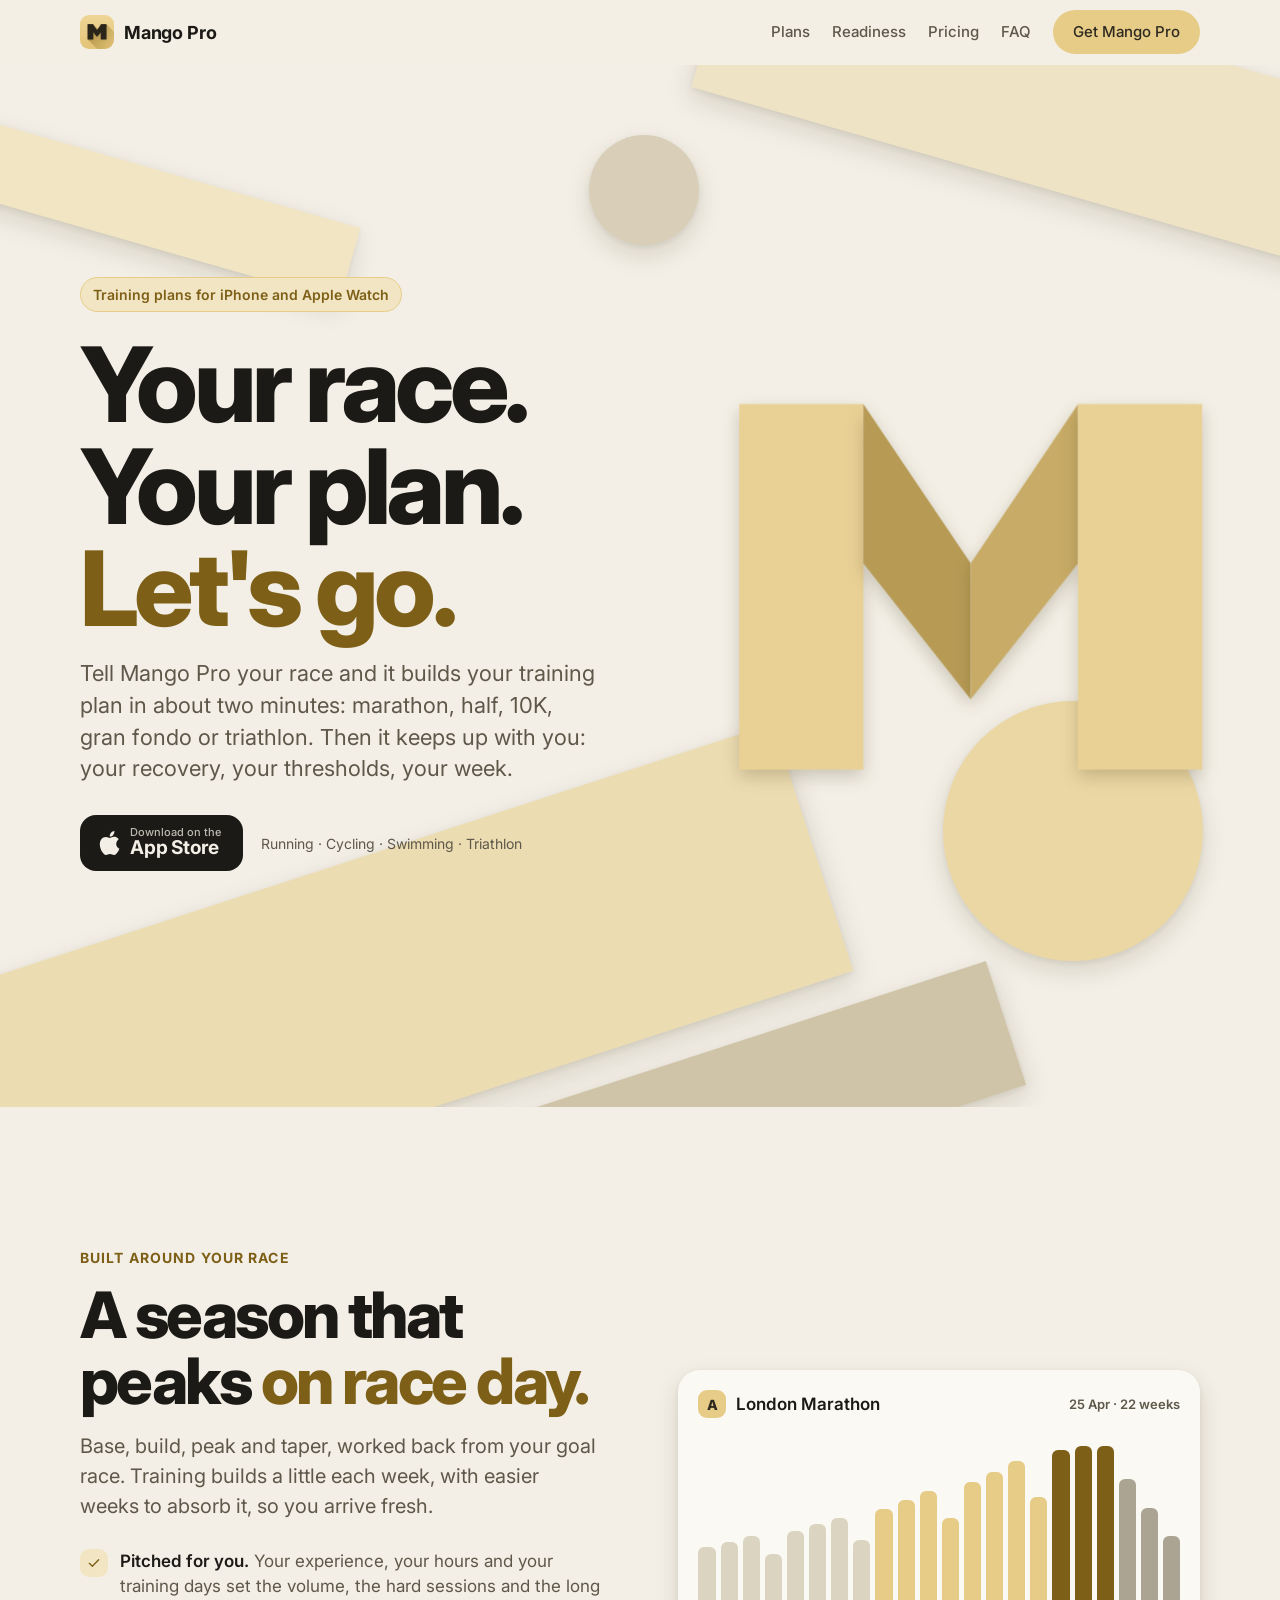
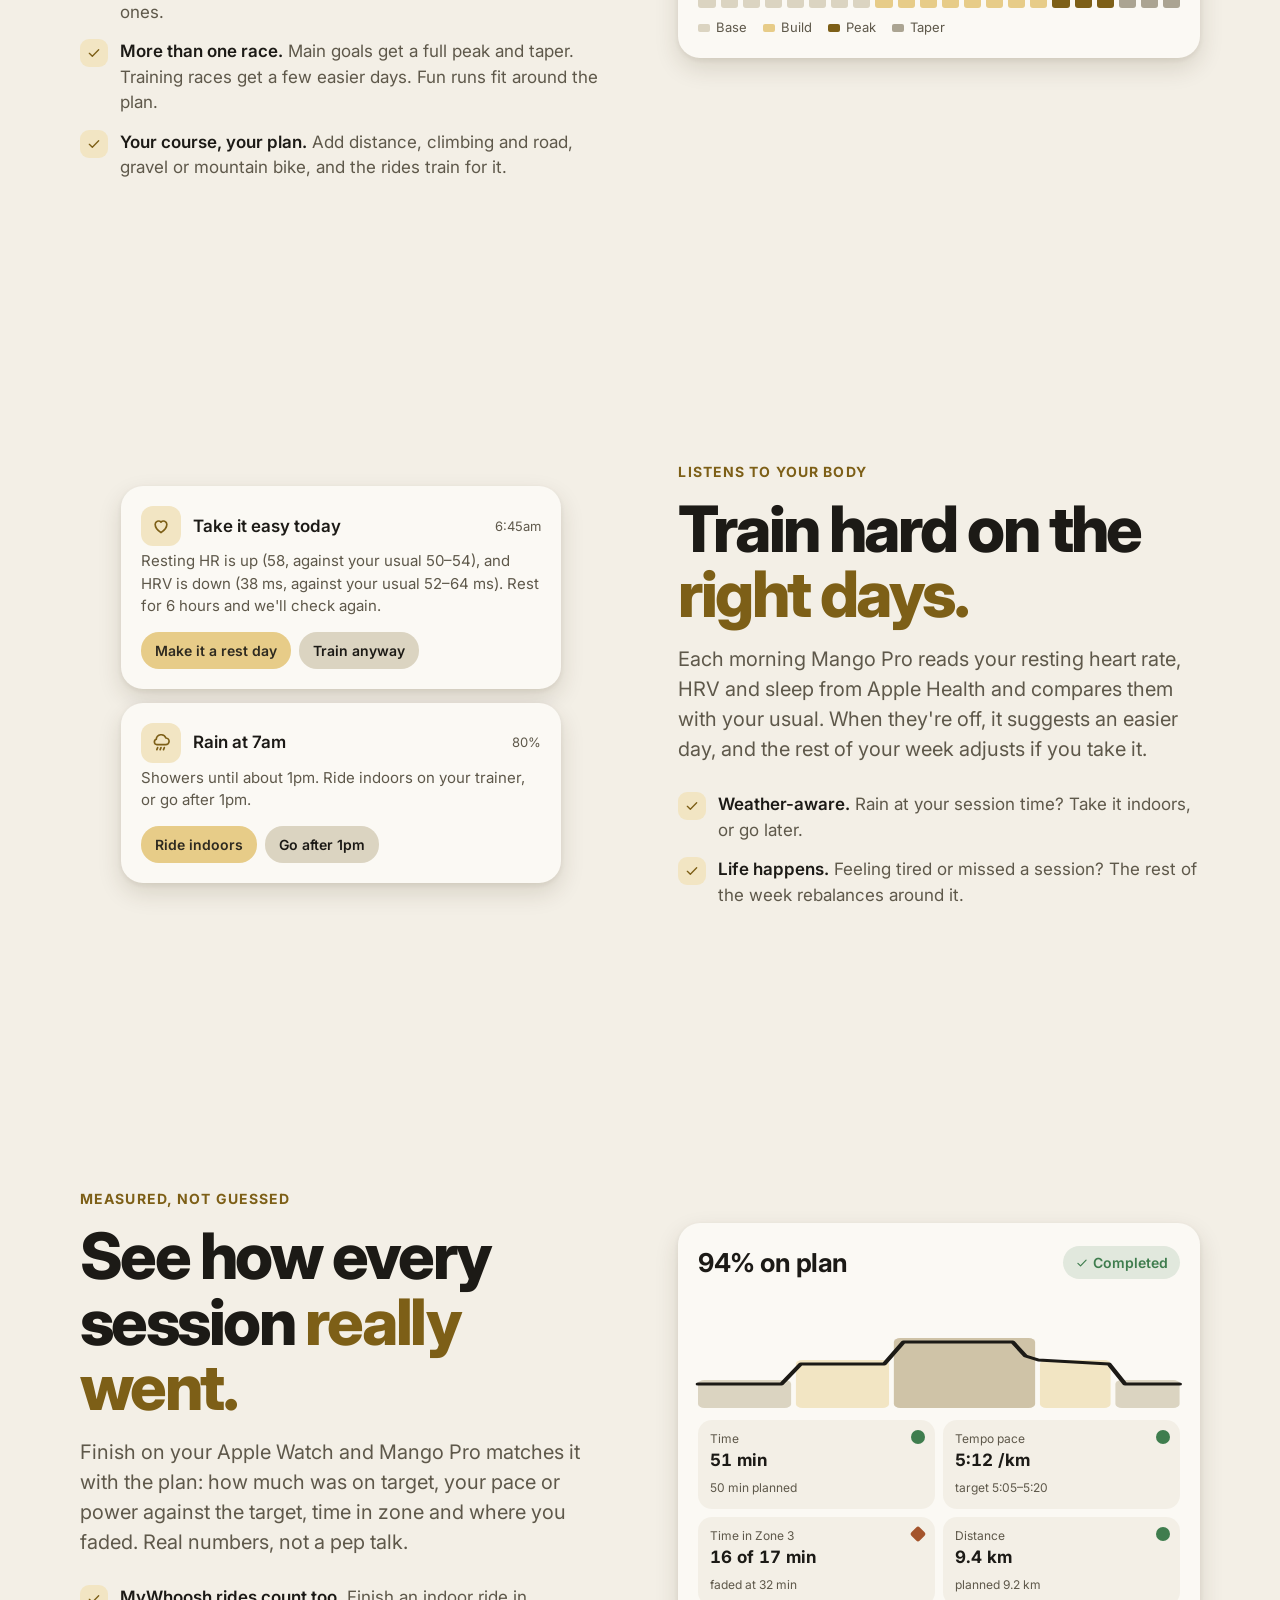
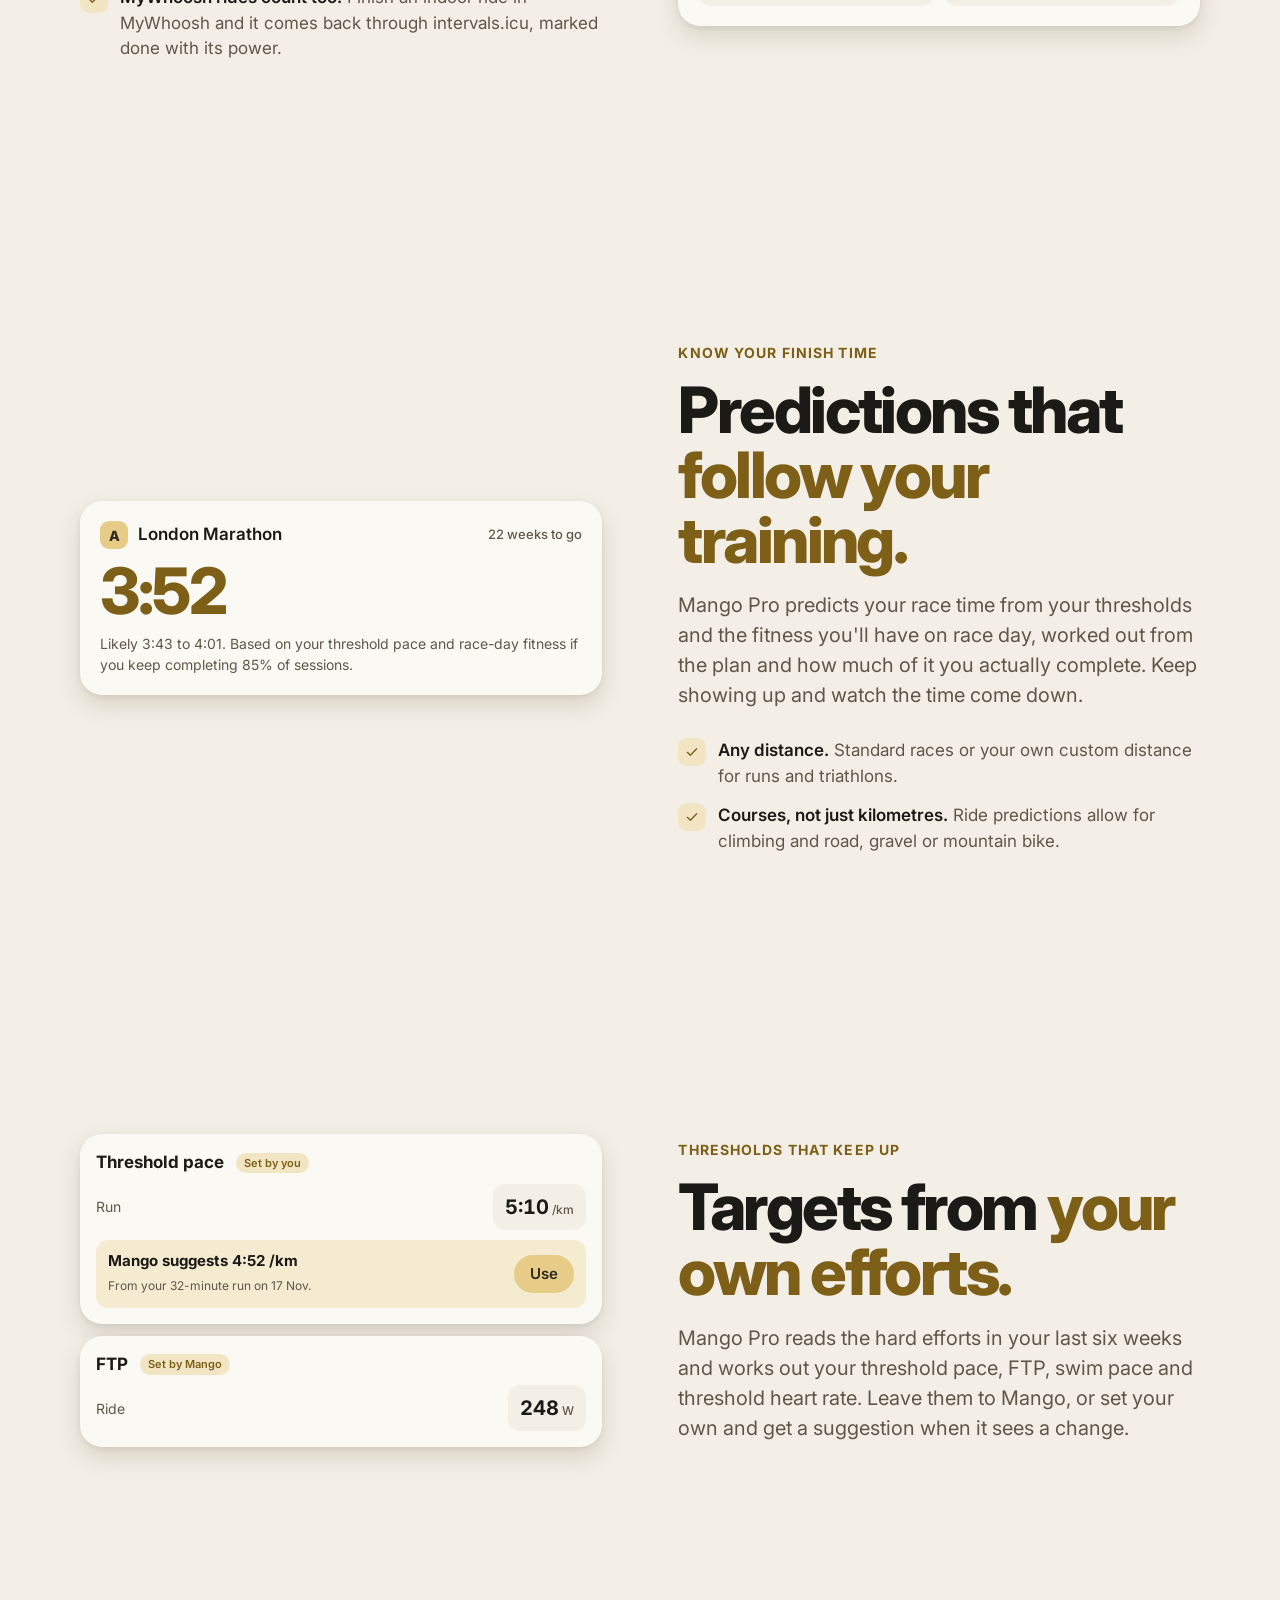
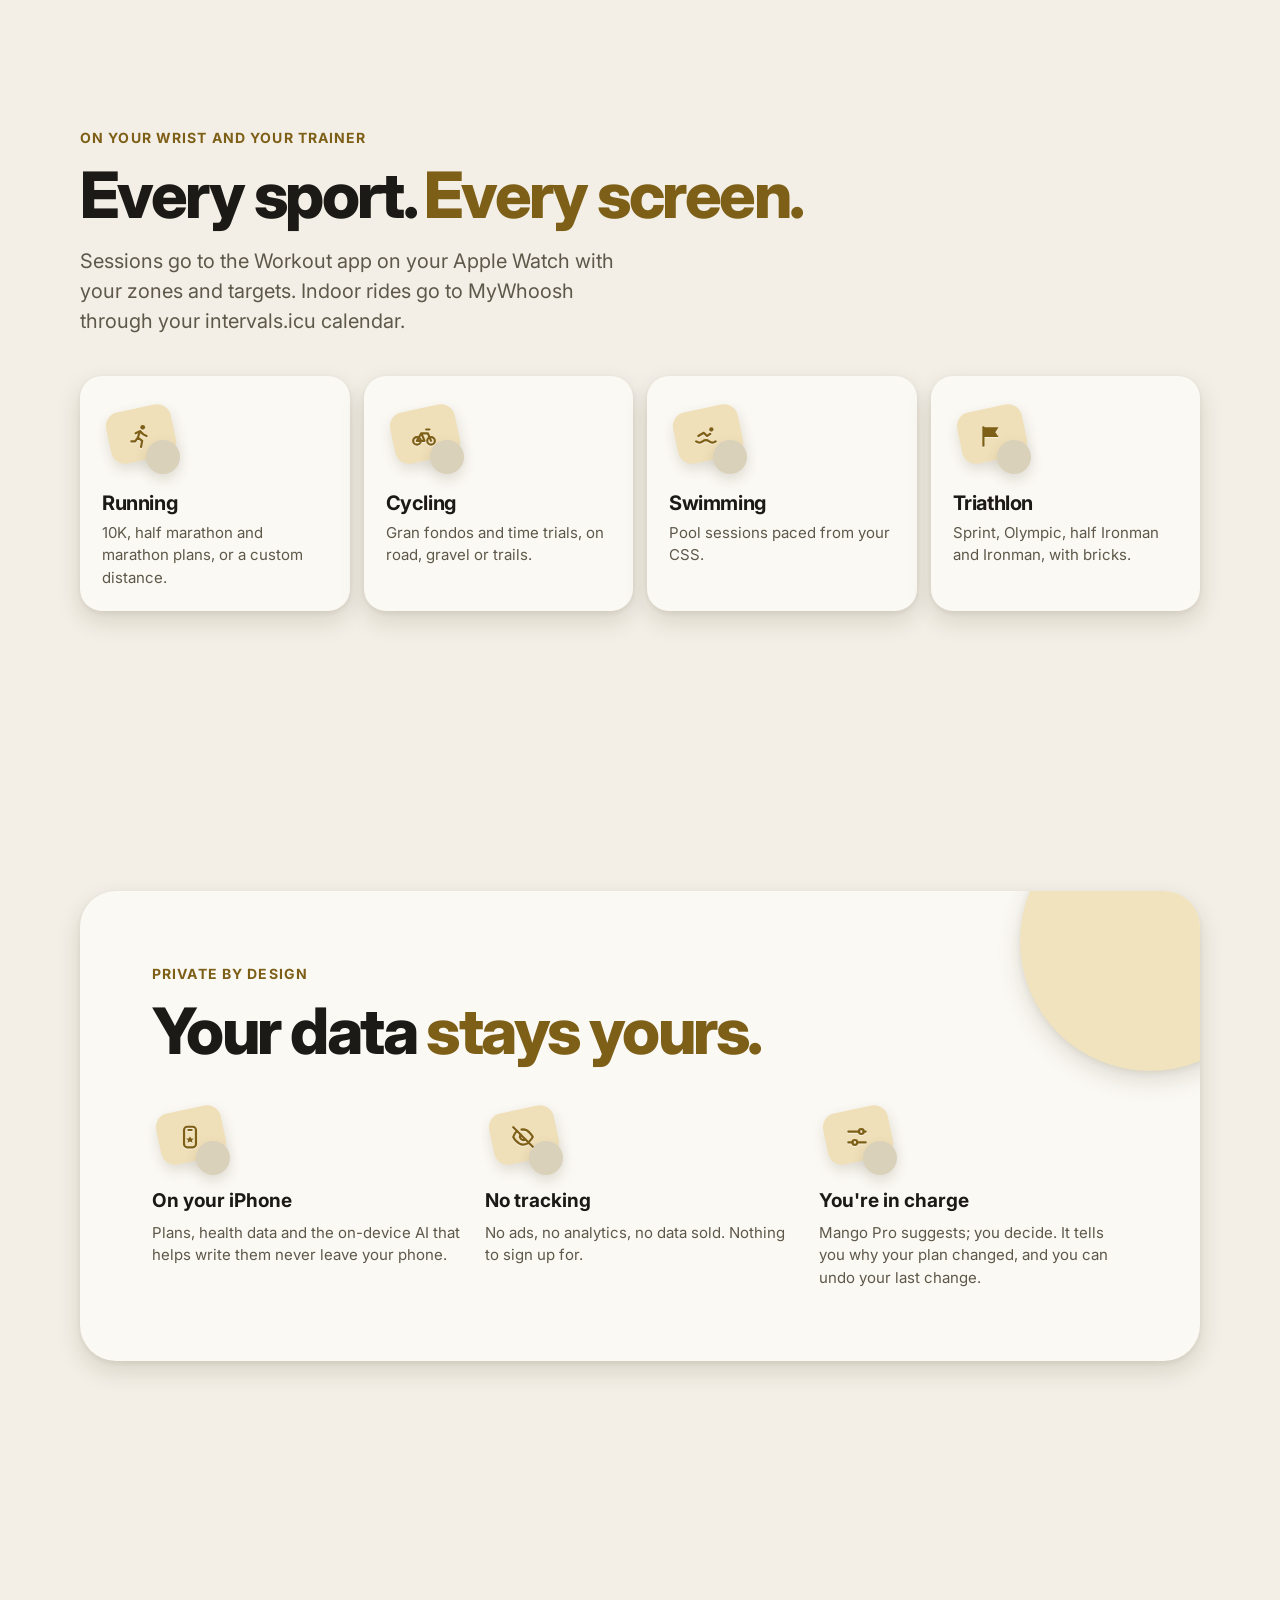
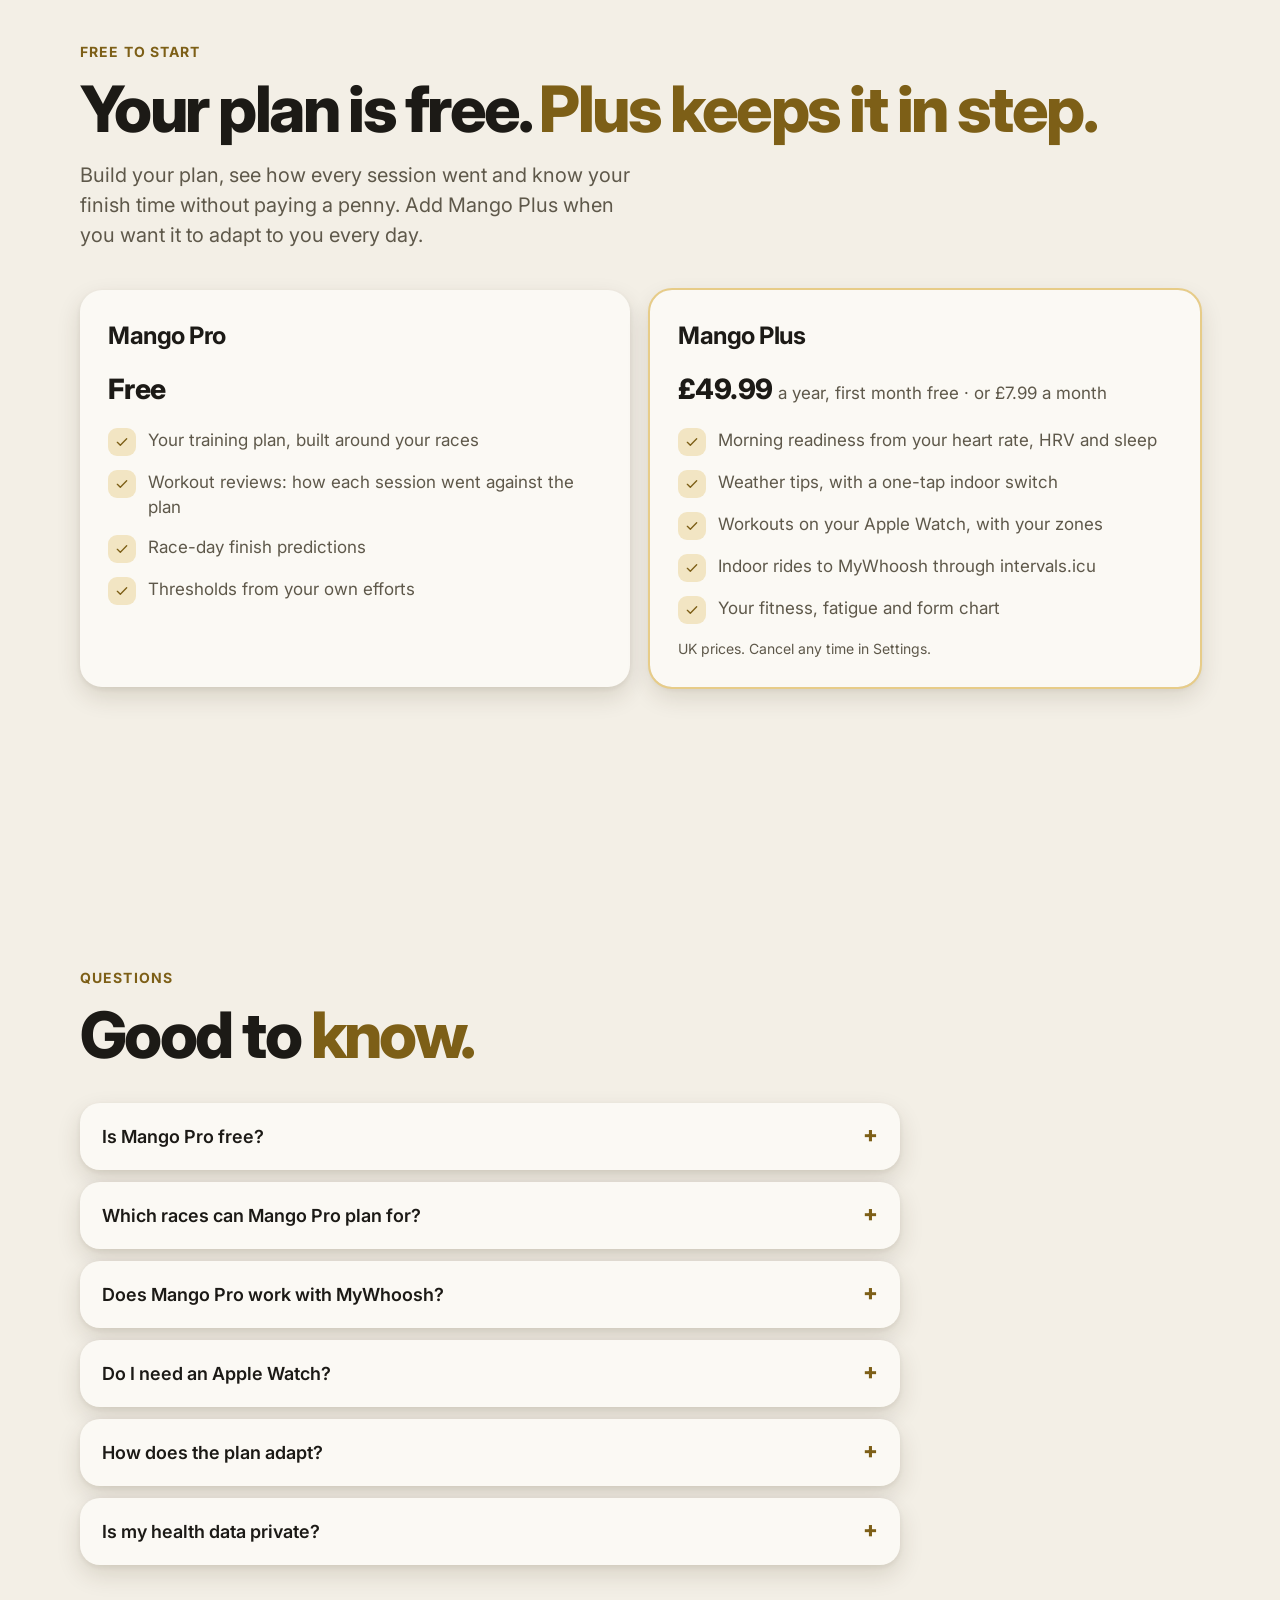
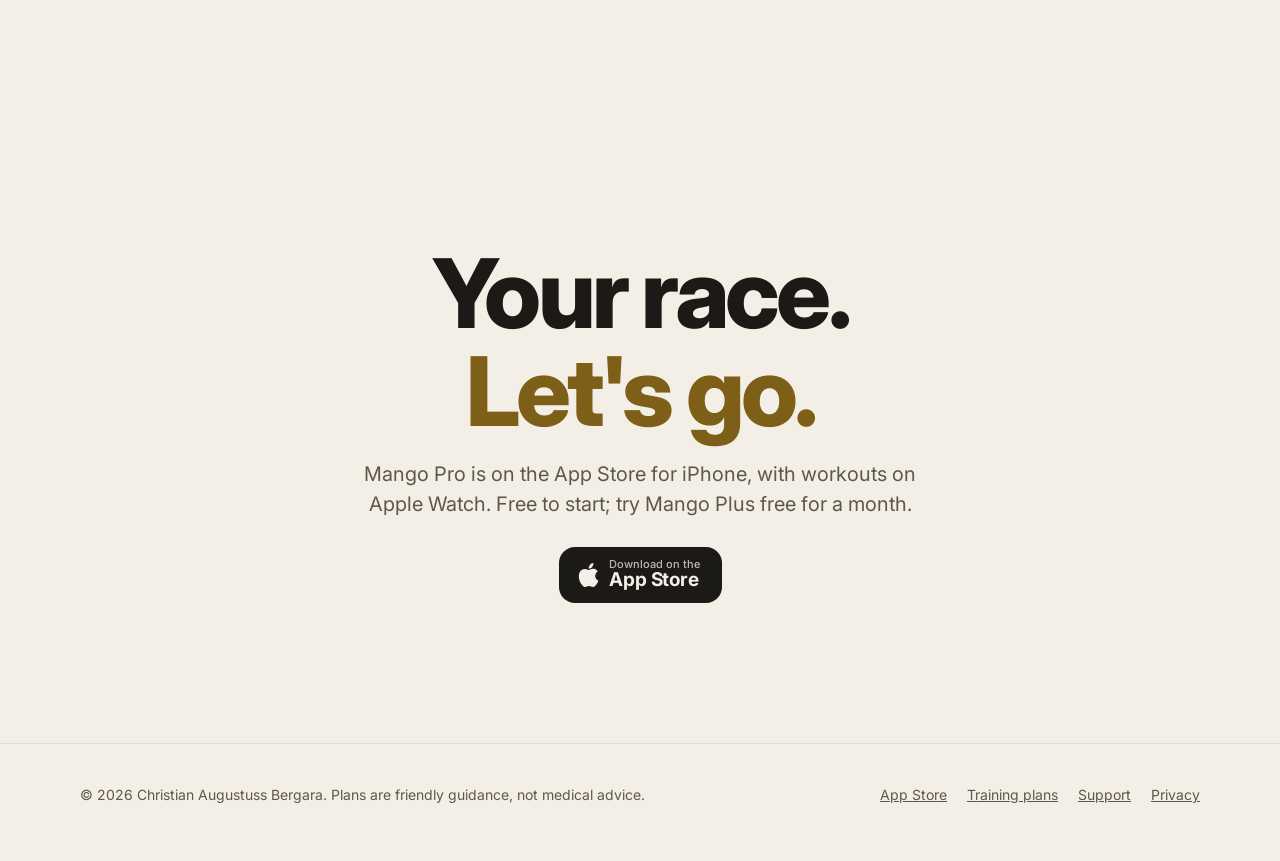
==== commit bcba208a: "Training plan pages: marathon, London Marathon, half marathon, 10K, triathlon and cycling; sitemap a" ====
--- a/index.html
+++ b/index.html
@@ -509,7 +509,7 @@
 <footer>
  <div class="wrap">
   <span>© 2026 Christian Augustuss Bergara. Plans are friendly guidance, not medical advice.</span>
-  <nav aria-label="Footer"><a href="https://apps.apple.com/app/id6837954154">App Store</a><a href="support.html">Support</a><a href="privacy.html">Privacy</a></nav>
+  <nav aria-label="Footer"><a href="https://apps.apple.com/app/id6837954154">App Store</a><a href="plans/">Training plans</a><a href="support.html">Support</a><a href="privacy.html">Privacy</a></nav>
  </div>
 </footer>
 
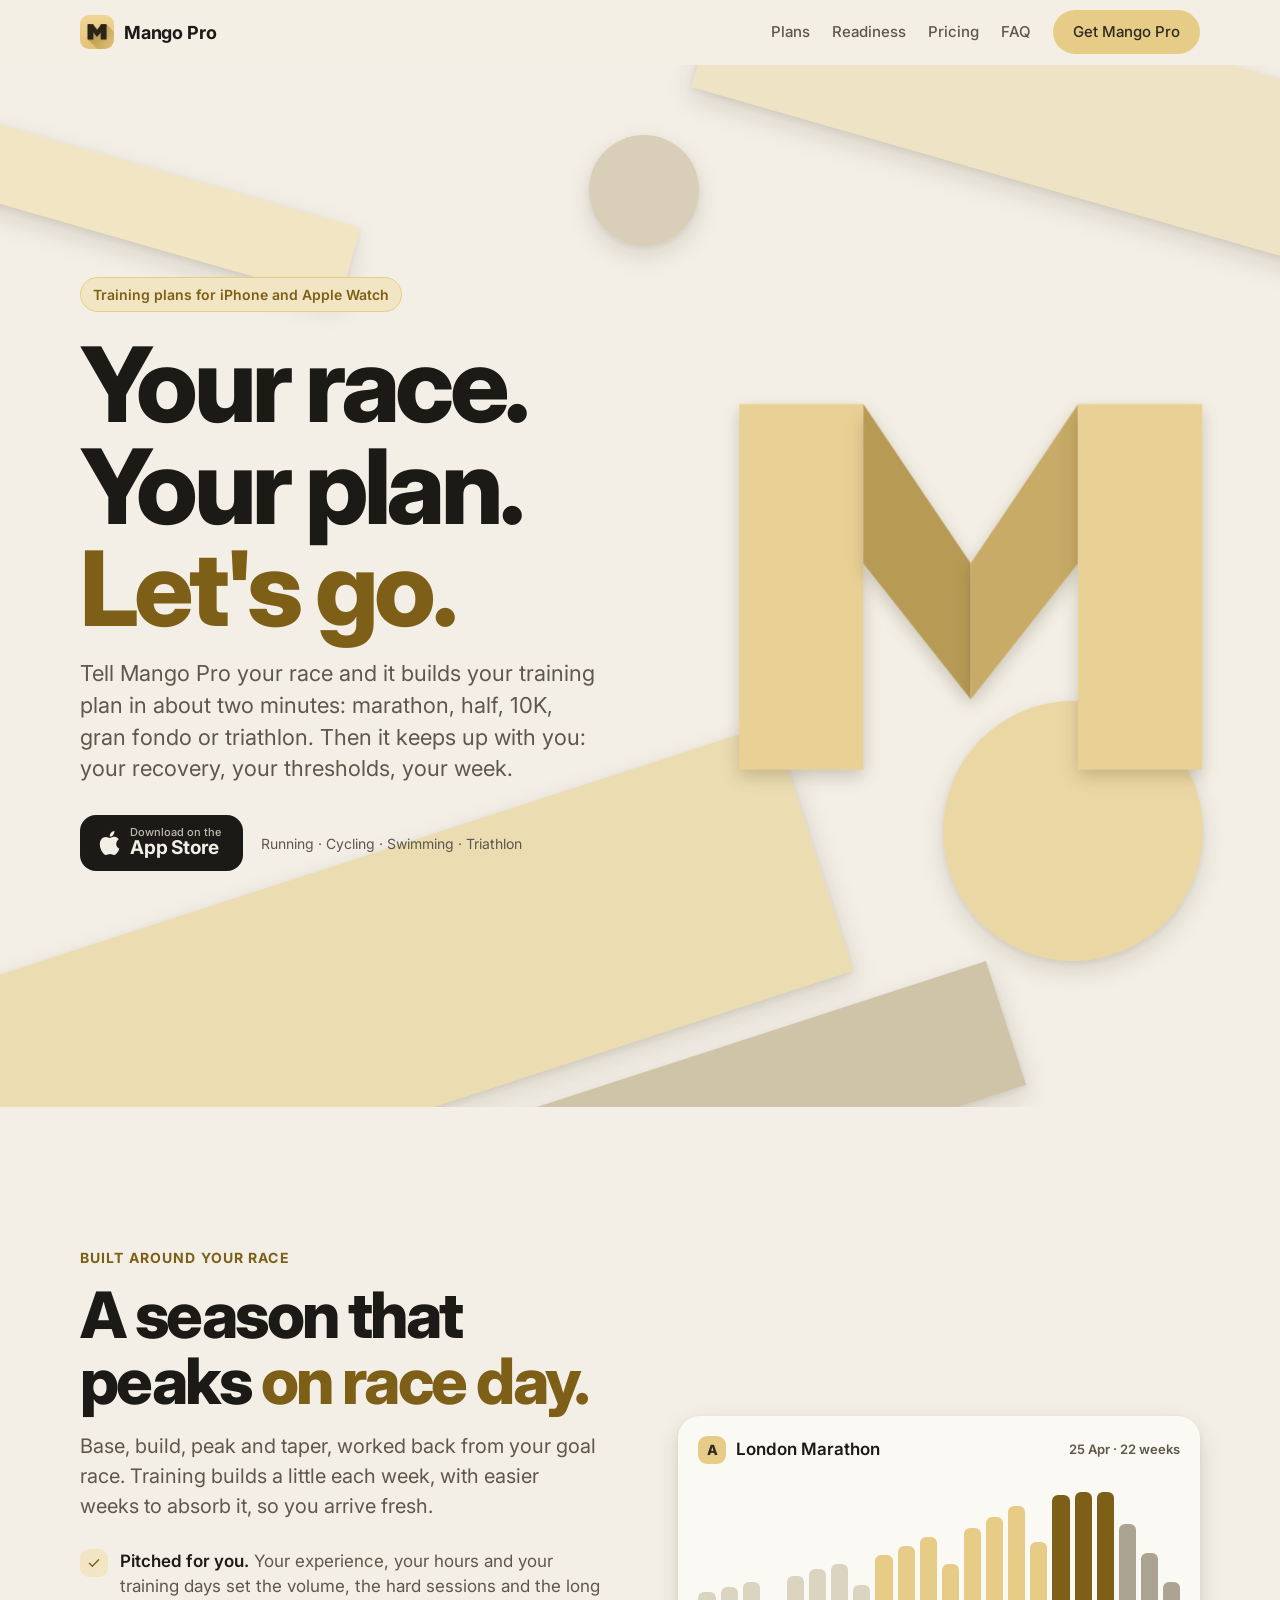
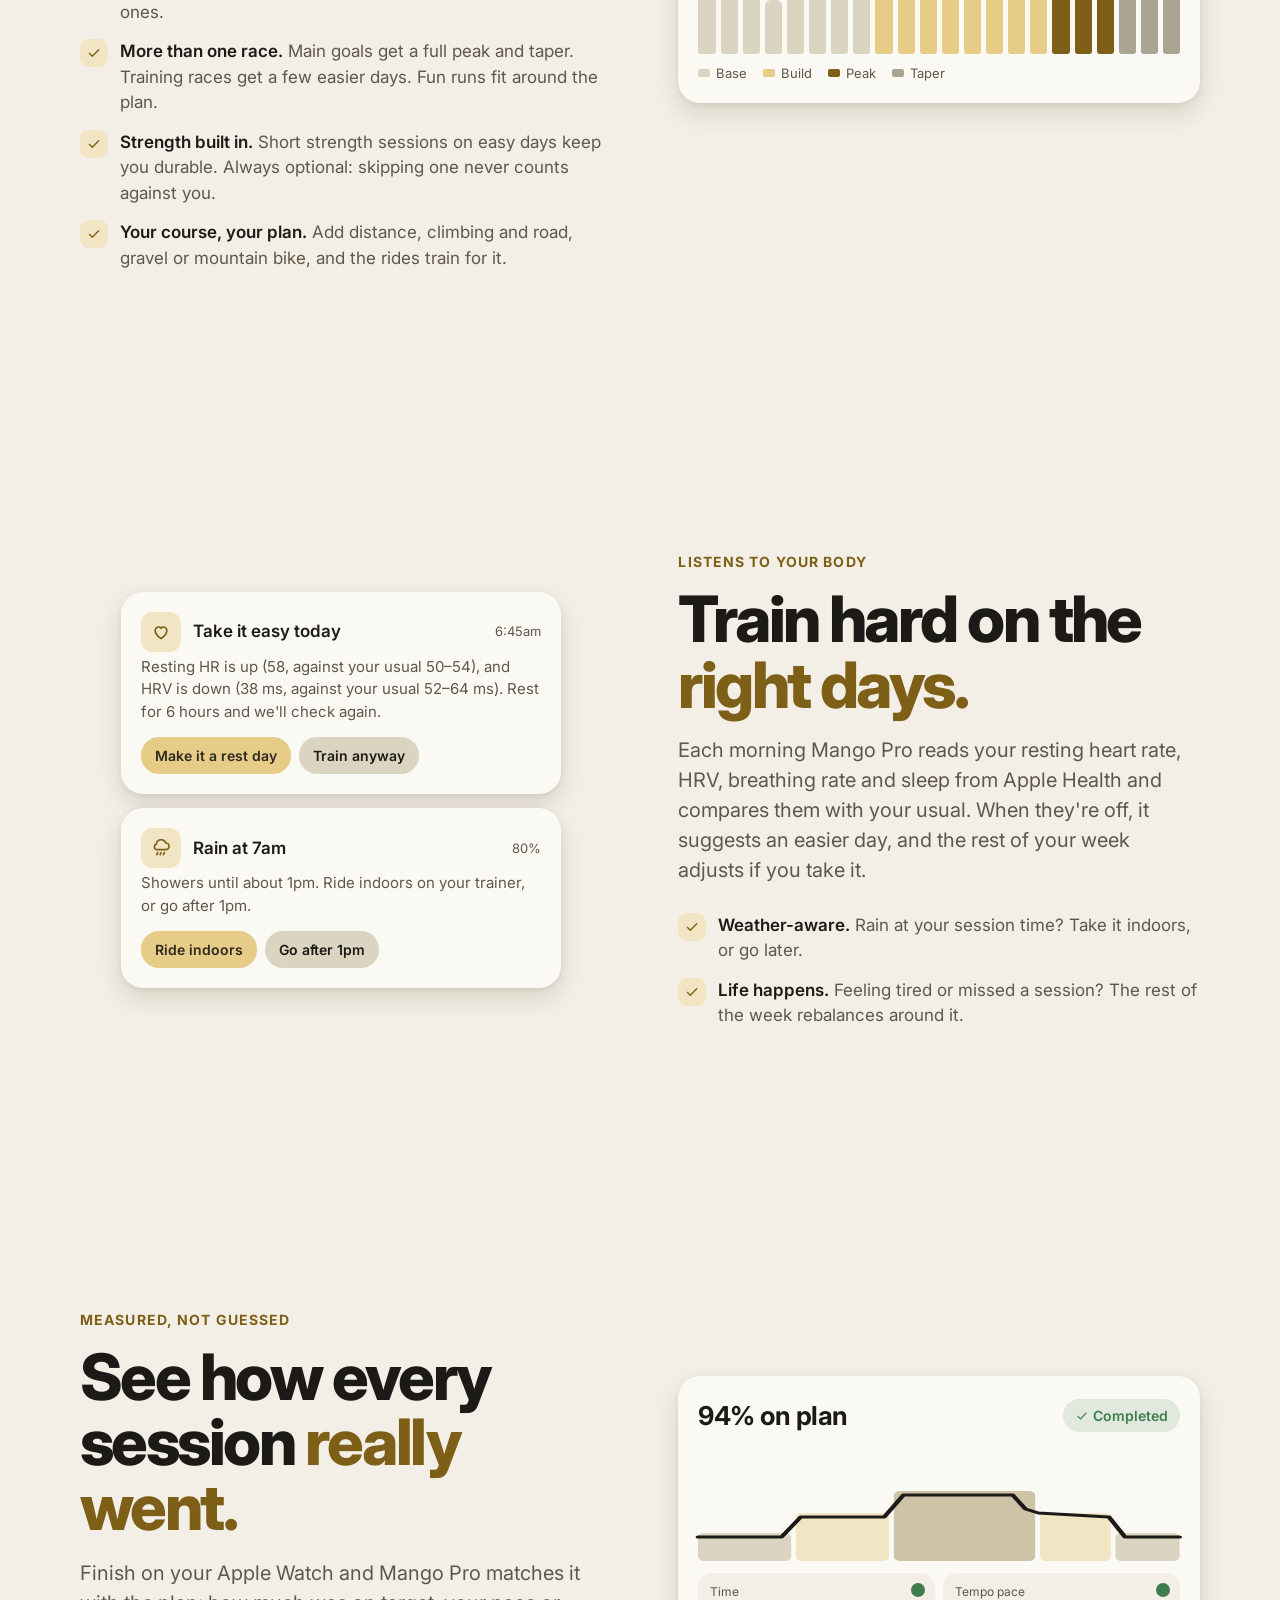
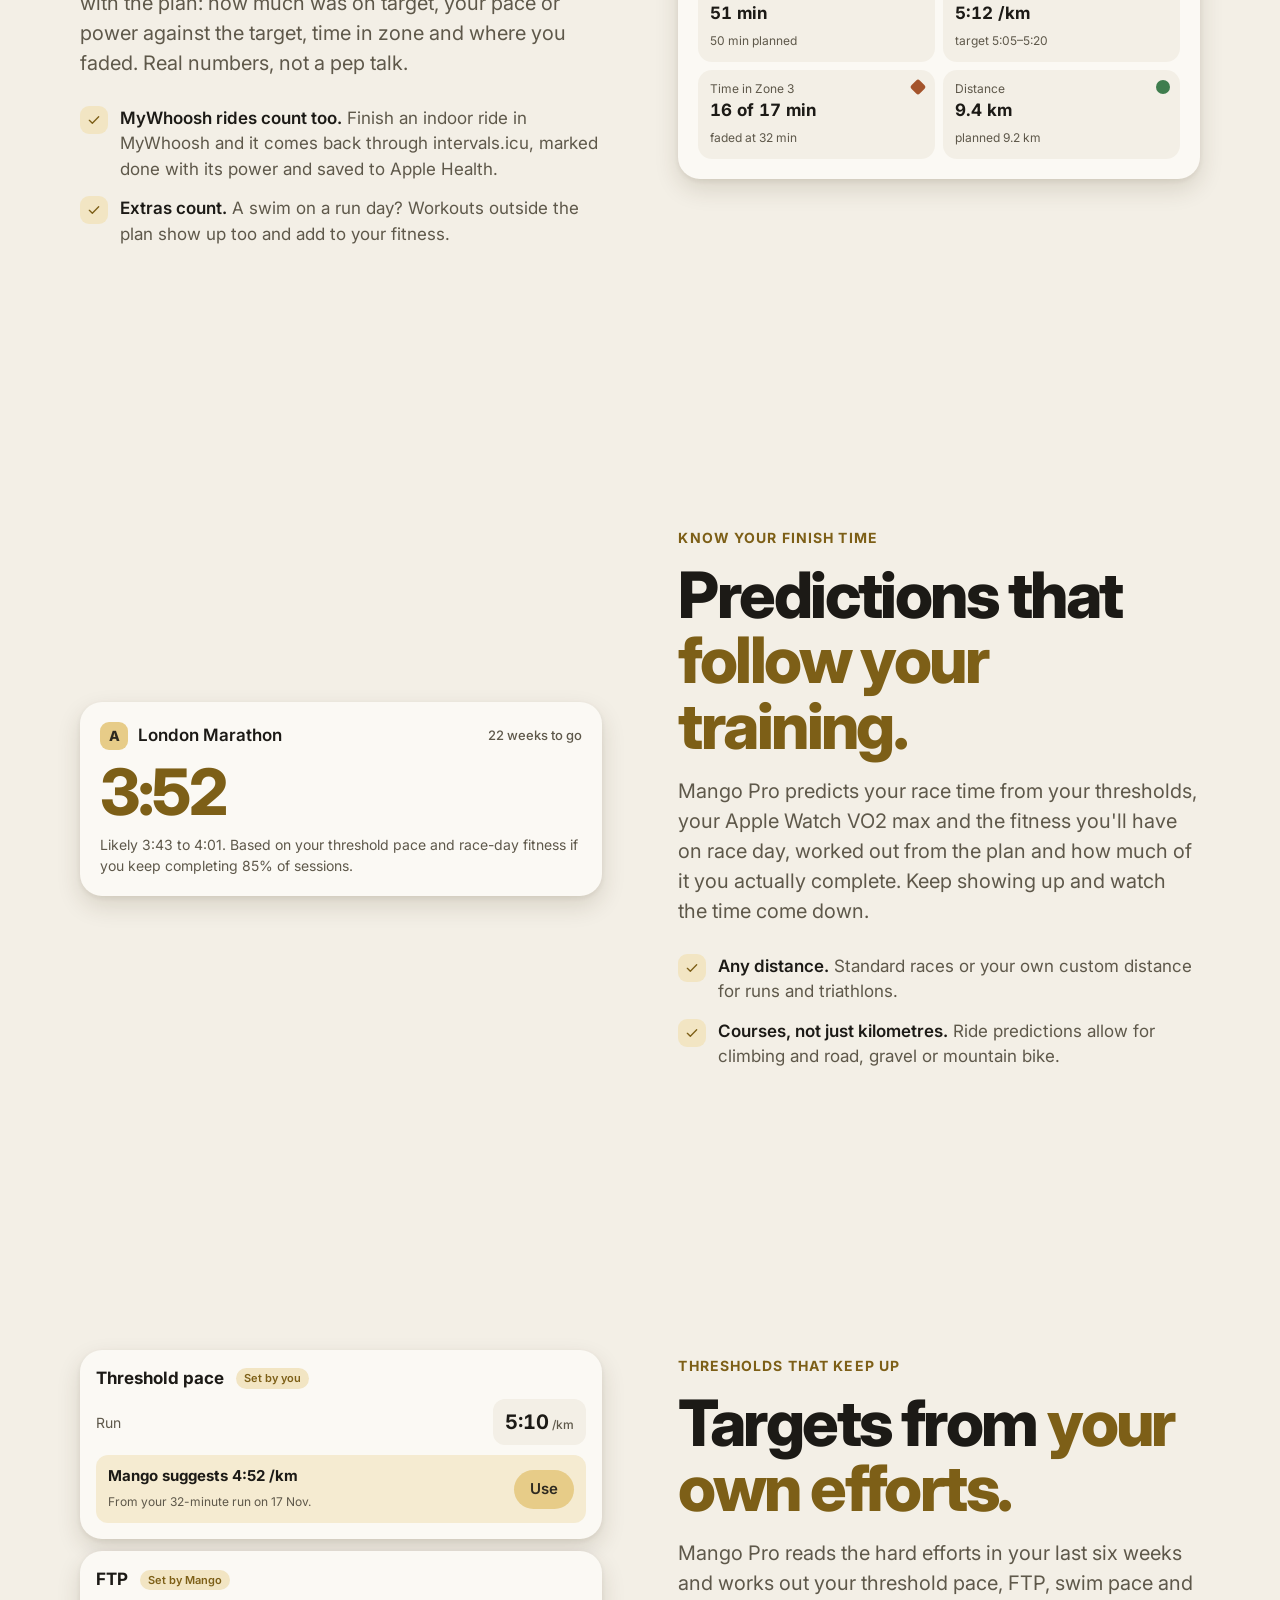
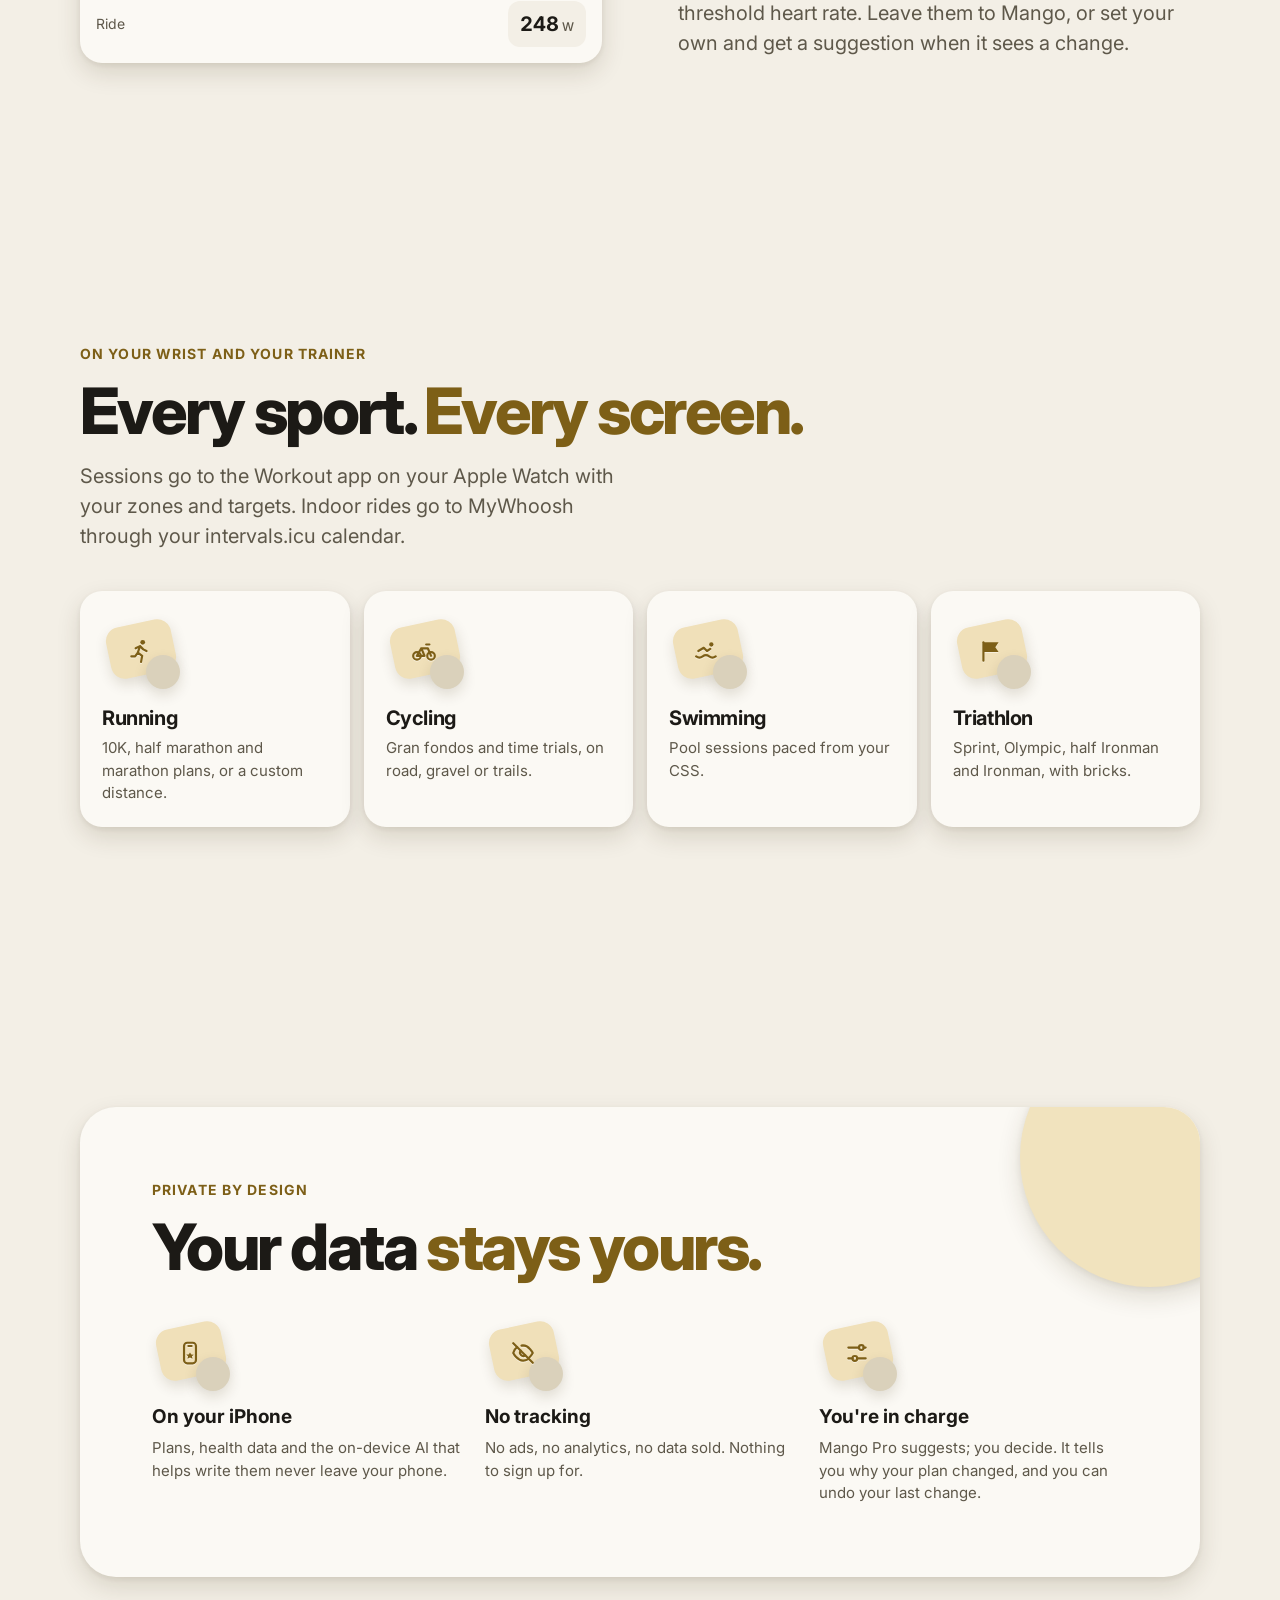
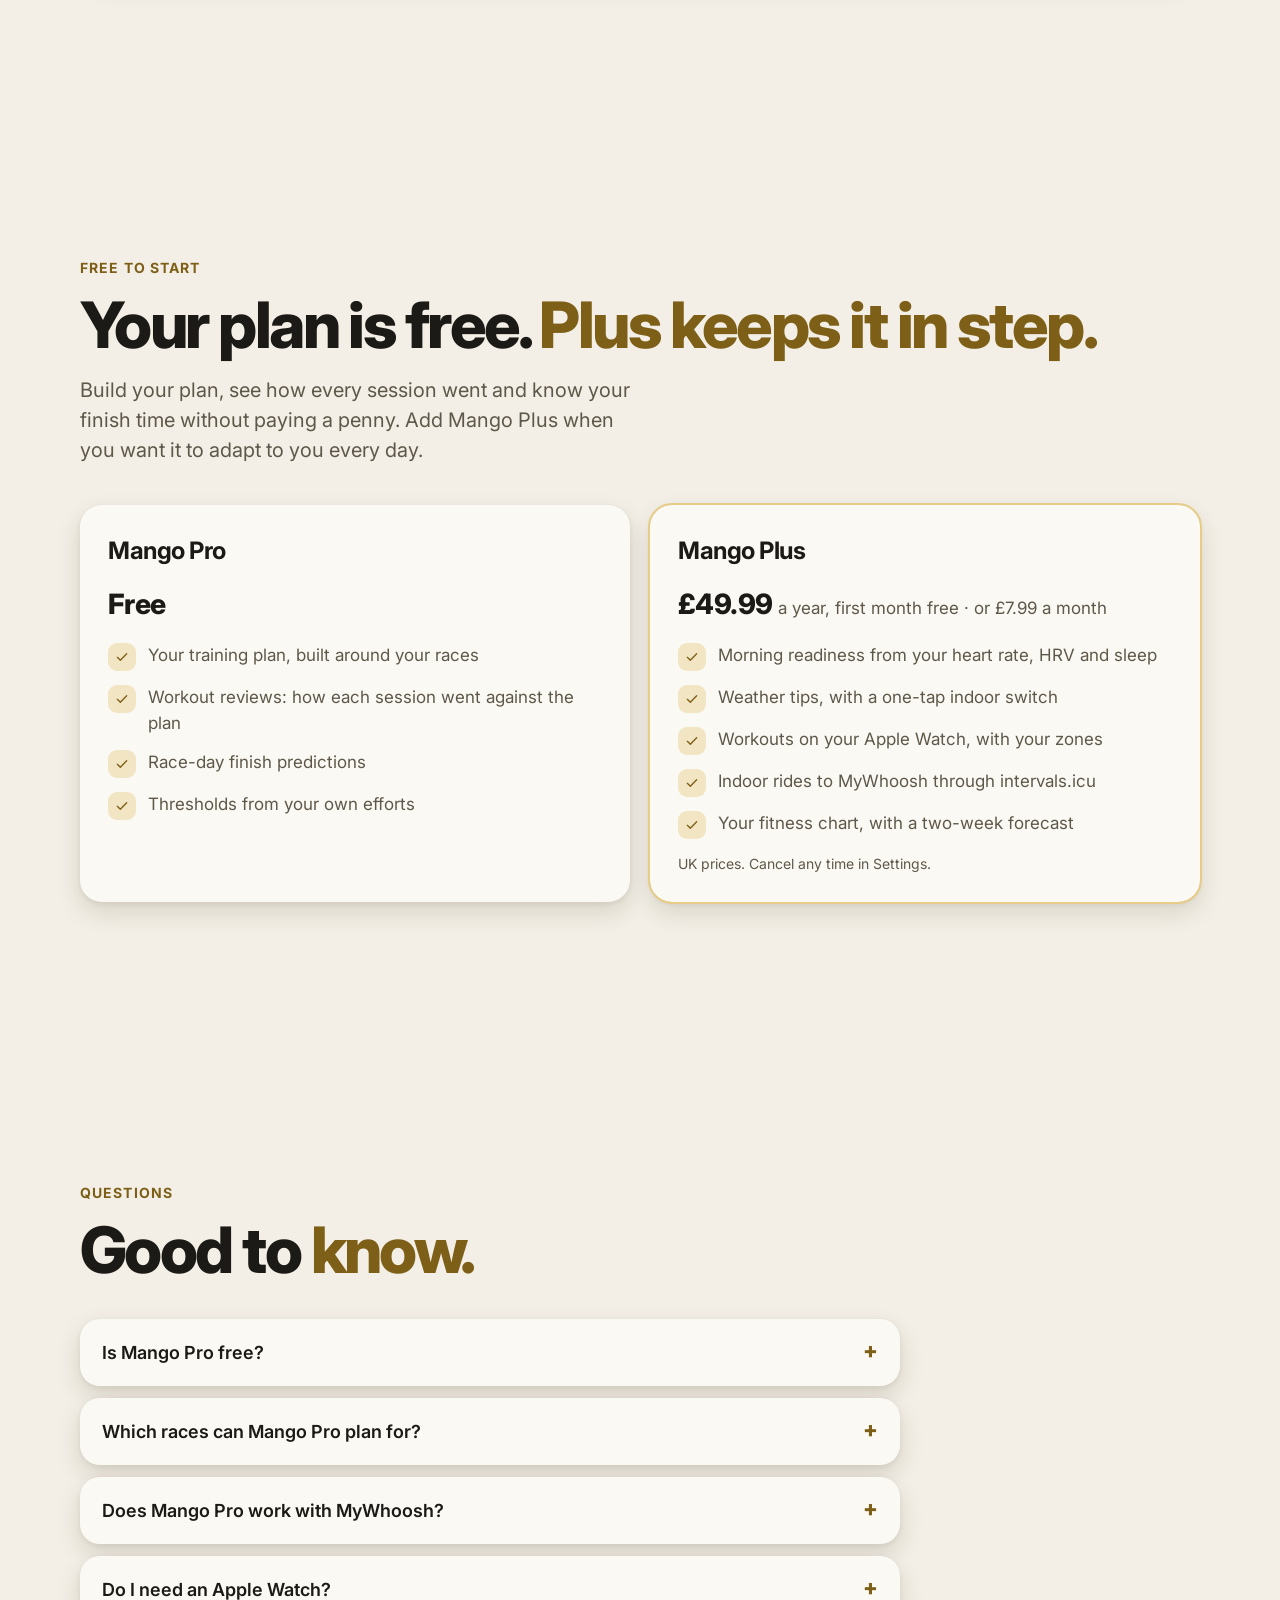
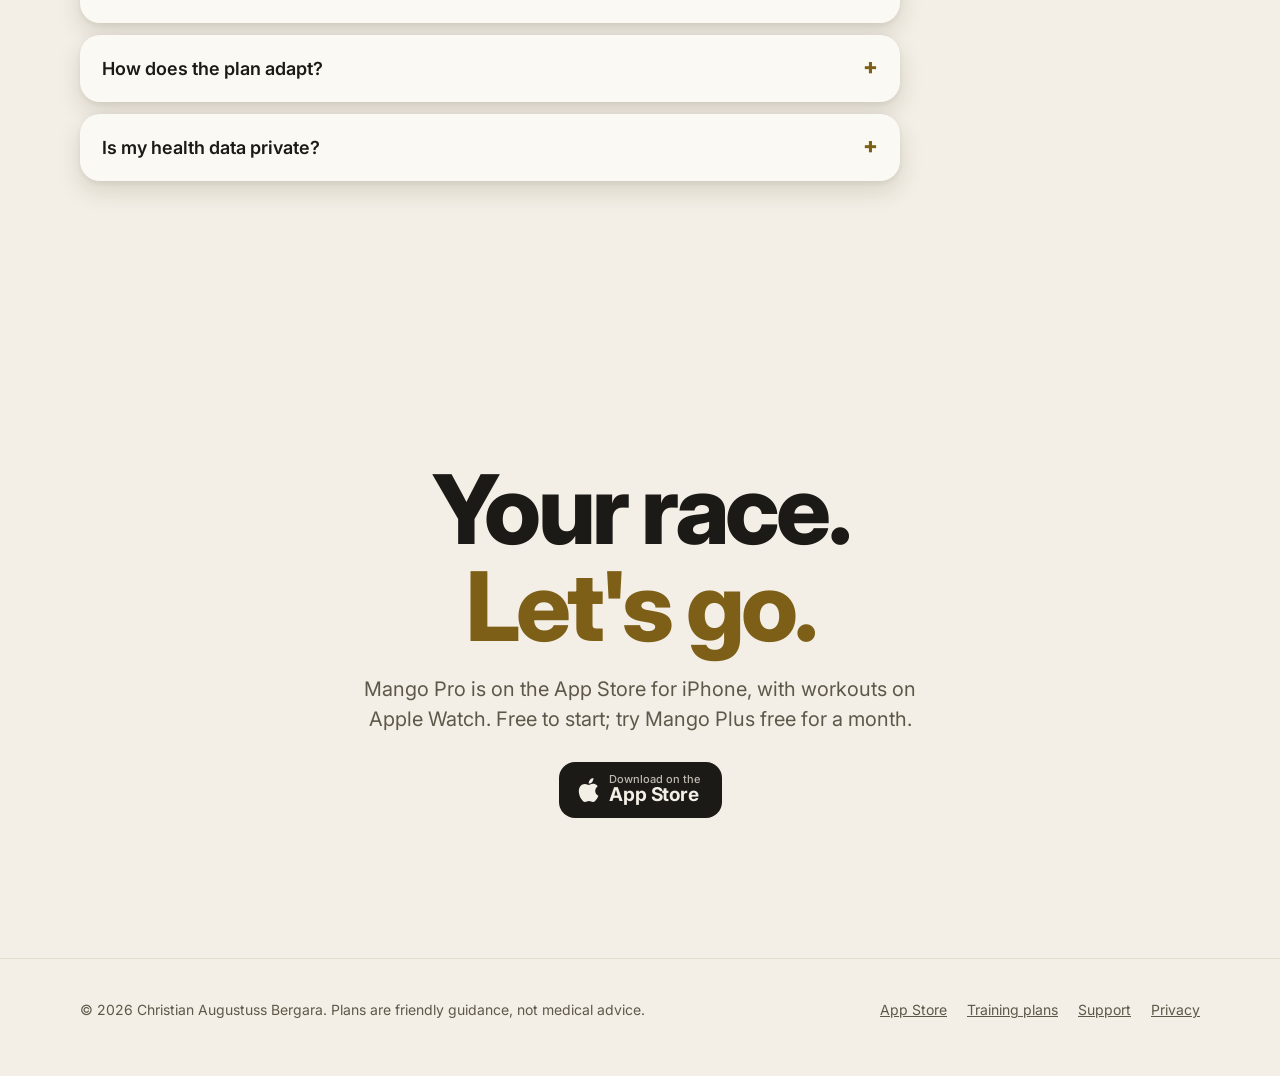
==== commit 4eb923b3: "Homepage for 1.1: strength, extra workouts, breathing rate, VO2 max, fitness forecast" ====
--- a/index.html
+++ b/index.html
@@ -33,7 +33,7 @@
 {"@context": "https://schema.org", "@type": "MobileApplication", "name": "Mango Pro: Training Plans", "alternateName": "Mango Pro", "operatingSystem": "iOS 26 or later", "applicationCategory": "HealthApplication", "applicationSubCategory": "Training plans", "inLanguage": "en-GB", "description": "Personalised training plans for marathons, half marathons, 10Ks, gran fondos and triathlons that adapt to your readiness, thresholds and schedule, with workouts on Apple Watch and indoor rides to MyWhoosh.", "url": "https://mango-pro.app/", "downloadUrl": "https://apps.apple.com/app/id6837954154", "installUrl": "https://apps.apple.com/app/id6837954154", "image": "https://mango-pro.app/social.png", "screenshot": "https://mango-pro.app/social.png", "featureList": ["Training plans for running, cycling, swimming and triathlon", "Base, build, peak and taper worked back from your race", "Morning readiness from heart rate, HRV and sleep", "Workouts on Apple Watch with your zones", "Indoor rides to MyWhoosh through intervals.icu", "Thresholds worked out from your own efforts", "Race-day finish predictions", "No account and no tracking"], "offers": [{"@type": "Offer", "name": "Mango Pro", "price": "0", "priceCurrency": "GBP"}, {"@type": "Offer", "name": "Mango Plus monthly", "price": "7.99", "priceCurrency": "GBP"}, {"@type": "Offer", "name": "Mango Plus yearly", "price": "49.99", "priceCurrency": "GBP"}], "author": {"@type": "Person", "name": "Christian Augustuss Bergara"}, "publisher": {"@type": "Person", "name": "Christian Augustuss Bergara"}}
 </script>
 <script type="application/ld+json">
-{"@context": "https://schema.org", "@type": "FAQPage", "mainEntity": [{"@type": "Question", "name": "Is Mango Pro free?", "acceptedAnswer": {"@type": "Answer", "text": "Yes. The training plan, workout reviews and finish-time predictions are free. Mango Plus adds morning readiness, weather tips, workouts on your Apple Watch, indoor rides to MyWhoosh and your fitness chart, for £7.99 a month or £49.99 a year in the UK. The yearly plan starts with a one-month free trial."}}, {"@type": "Question", "name": "Which races can Mango Pro plan for?", "acceptedAnswer": {"@type": "Answer", "text": "10K, half marathon and marathon runs, gran fondos and time trials on road, gravel or mountain bike, and sprint, Olympic, half Ironman and Ironman triathlons. Running and triathlon events can use a custom distance too."}}, {"@type": "Question", "name": "Does Mango Pro work with MyWhoosh?", "acceptedAnswer": {"@type": "Answer", "text": "Yes. Connect your free intervals.icu account and Mango Plus sends your indoor rides to your intervals.icu calendar, which passes them to MyWhoosh. Rides you finish in MyWhoosh come back and count as done."}}, {"@type": "Question", "name": "Do I need an Apple Watch?", "acceptedAnswer": {"@type": "Answer", "text": "No. An Apple Watch lets Mango Pro send sessions to the Workout app and read your heart rate, HRV and sleep for morning readiness, but the plan works on iPhone alone."}}, {"@type": "Question", "name": "How does the plan adapt?", "acceptedAnswer": {"@type": "Answer", "text": "Each morning Mango Pro compares your resting heart rate, HRV and sleep with your usual and suggests an easier day when you're off. Missed sessions, tiredness and new races rebalance the weeks ahead, and race-day predictions follow how much of the plan you complete."}}, {"@type": "Question", "name": "Is my health data private?", "acceptedAnswer": {"@type": "Answer", "text": "Yes. There's no account, no ads and no tracking. Your plan and Apple Health data stay on your iPhone, and plans are written on the device with Apple Intelligence."}}]}
+{"@context": "https://schema.org", "@type": "FAQPage", "mainEntity": [{"@type": "Question", "name": "Is Mango Pro free?", "acceptedAnswer": {"@type": "Answer", "text": "Yes. The training plan, workout reviews and finish-time predictions are free. Mango Plus adds morning readiness, weather tips, workouts on your Apple Watch, indoor rides to MyWhoosh and your fitness chart with its forecast, for £7.99 a month or £49.99 a year in the UK. The yearly plan starts with a one-month free trial."}}, {"@type": "Question", "name": "Which races can Mango Pro plan for?", "acceptedAnswer": {"@type": "Answer", "text": "10K, half marathon and marathon runs, gran fondos and time trials on road, gravel or mountain bike, and sprint, Olympic, half Ironman and Ironman triathlons. Running and triathlon events can use a custom distance too."}}, {"@type": "Question", "name": "Does Mango Pro work with MyWhoosh?", "acceptedAnswer": {"@type": "Answer", "text": "Yes. Connect your free intervals.icu account and Mango Plus sends your indoor rides to your intervals.icu calendar, which passes them to MyWhoosh. Rides you finish in MyWhoosh come back and count as done."}}, {"@type": "Question", "name": "Do I need an Apple Watch?", "acceptedAnswer": {"@type": "Answer", "text": "No. An Apple Watch lets Mango Pro send sessions to the Workout app and read your heart rate, HRV and sleep for morning readiness, but the plan works on iPhone alone."}}, {"@type": "Question", "name": "How does the plan adapt?", "acceptedAnswer": {"@type": "Answer", "text": "Each morning Mango Pro compares your resting heart rate, HRV, breathing rate and sleep with your usual and suggests an easier day when you're off. Missed sessions, tiredness and new races rebalance the weeks ahead, and race-day predictions follow how much of the plan you complete."}}, {"@type": "Question", "name": "Is my health data private?", "acceptedAnswer": {"@type": "Answer", "text": "Yes. There's no account, no ads and no tracking. Your plan and Apple Health data stay on your iPhone, and plans are written on the device with Apple Intelligence."}}]}
 </script>
 <style>
 /* Design system: the app's welcome screen. Warm canvas, mango yellow, deep amber accent, paper "sheets"
@@ -296,6 +296,7 @@
    <ul class="points">
     <li><span class="tick"><svg width="16" height="16" viewBox="0 0 24 24" fill="none" stroke="currentColor" stroke-width="2" stroke-linecap="round" stroke-linejoin="round" aria-hidden="true"><path d="M5 12.5l4.5 4.5L19 7"/></svg></span><span><b>Pitched for you.</b> Your experience, your hours and your training days set the volume, the hard sessions and the long ones.</span></li>
     <li><span class="tick"><svg width="16" height="16" viewBox="0 0 24 24" fill="none" stroke="currentColor" stroke-width="2" stroke-linecap="round" stroke-linejoin="round" aria-hidden="true"><path d="M5 12.5l4.5 4.5L19 7"/></svg></span><span><b>More than one race.</b> Main goals get a full peak and taper. Training races get a few easier days. Fun runs fit around the plan.</span></li>
+    <li><span class="tick"><svg width="16" height="16" viewBox="0 0 24 24" fill="none" stroke="currentColor" stroke-width="2" stroke-linecap="round" stroke-linejoin="round" aria-hidden="true"><path d="M5 12.5l4.5 4.5L19 7"/></svg></span><span><b>Strength built in.</b> Short strength sessions on easy days keep you durable. Always optional: skipping one never counts against you.</span></li>
     <li><span class="tick"><svg width="16" height="16" viewBox="0 0 24 24" fill="none" stroke="currentColor" stroke-width="2" stroke-linecap="round" stroke-linejoin="round" aria-hidden="true"><path d="M5 12.5l4.5 4.5L19 7"/></svg></span><span><b>Your course, your plan.</b> Add distance, climbing and road, gravel or mountain bike, and the rides train for it.</span></li>
    </ul>
   </div>
@@ -320,7 +321,7 @@
   <div class="reveal">
    <p class="kicker">Listens to your body</p>
    <h2 id="ready-title">Train hard on the <em>right days.</em></h2>
-   <p class="sub">Each morning Mango Pro reads your resting heart rate, HRV and sleep from Apple Health and compares them with your usual. When they're off, it suggests an easier day, and the rest of your week adjusts if you take it.</p>
+   <p class="sub">Each morning Mango Pro reads your resting heart rate, HRV, breathing rate and sleep from Apple Health and compares them with your usual. When they're off, it suggests an easier day, and the rest of your week adjusts if you take it.</p>
    <ul class="points">
     <li><span class="tick"><svg width="16" height="16" viewBox="0 0 24 24" fill="none" stroke="currentColor" stroke-width="2" stroke-linecap="round" stroke-linejoin="round" aria-hidden="true"><path d="M5 12.5l4.5 4.5L19 7"/></svg></span><span><b>Weather-aware.</b> Rain at your session time? Take it indoors, or go later.</span></li>
     <li><span class="tick"><svg width="16" height="16" viewBox="0 0 24 24" fill="none" stroke="currentColor" stroke-width="2" stroke-linecap="round" stroke-linejoin="round" aria-hidden="true"><path d="M5 12.5l4.5 4.5L19 7"/></svg></span><span><b>Life happens.</b> Feeling tired or missed a session? The rest of the week rebalances around it.</span></li>
@@ -349,7 +350,8 @@
    <h2 id="measured-title">See how every session <em>really went.</em></h2>
    <p class="sub">Finish on your Apple Watch and Mango Pro matches it with the plan: how much was on target, your pace or power against the target, time in zone and where you faded. Real numbers, not a pep talk.</p>
    <ul class="points">
-    <li><span class="tick"><svg width="16" height="16" viewBox="0 0 24 24" fill="none" stroke="currentColor" stroke-width="2" stroke-linecap="round" stroke-linejoin="round" aria-hidden="true"><path d="M5 12.5l4.5 4.5L19 7"/></svg></span><span><b>MyWhoosh rides count too.</b> Finish an indoor ride in MyWhoosh and it comes back through intervals.icu, marked done with its power.</span></li>
+    <li><span class="tick"><svg width="16" height="16" viewBox="0 0 24 24" fill="none" stroke="currentColor" stroke-width="2" stroke-linecap="round" stroke-linejoin="round" aria-hidden="true"><path d="M5 12.5l4.5 4.5L19 7"/></svg></span><span><b>MyWhoosh rides count too.</b> Finish an indoor ride in MyWhoosh and it comes back through intervals.icu, marked done with its power and saved to Apple Health.</span></li>
+    <li><span class="tick"><svg width="16" height="16" viewBox="0 0 24 24" fill="none" stroke="currentColor" stroke-width="2" stroke-linecap="round" stroke-linejoin="round" aria-hidden="true"><path d="M5 12.5l4.5 4.5L19 7"/></svg></span><span><b>Extras count.</b> A swim on a run day? Workouts outside the plan show up too and add to your fitness.</span></li>
    </ul>
   </div>
   <div class="card reveal d1" aria-label="Example: a tempo run, 94% on plan">
@@ -378,7 +380,7 @@
   <div class="reveal">
    <p class="kicker">Know your finish time</p>
    <h2 id="pred-title">Predictions that <em>follow your training.</em></h2>
-   <p class="sub">Mango Pro predicts your race time from your thresholds and the fitness you'll have on race day, worked out from the plan and how much of it you actually complete. Keep showing up and watch the time come down.</p>
+   <p class="sub">Mango Pro predicts your race time from your thresholds, your Apple Watch VO2 max and the fitness you'll have on race day, worked out from the plan and how much of it you actually complete. Keep showing up and watch the time come down.</p>
    <ul class="points">
     <li><span class="tick"><svg width="16" height="16" viewBox="0 0 24 24" fill="none" stroke="currentColor" stroke-width="2" stroke-linecap="round" stroke-linejoin="round" aria-hidden="true"><path d="M5 12.5l4.5 4.5L19 7"/></svg></span><span><b>Any distance.</b> Standard races or your own custom distance for runs and triathlons.</span></li>
     <li><span class="tick"><svg width="16" height="16" viewBox="0 0 24 24" fill="none" stroke="currentColor" stroke-width="2" stroke-linecap="round" stroke-linejoin="round" aria-hidden="true"><path d="M5 12.5l4.5 4.5L19 7"/></svg></span><span><b>Courses, not just kilometres.</b> Ride predictions allow for climbing and road, gravel or mountain bike.</span></li>
@@ -468,7 +470,7 @@
      <li><span class="tick"><svg width="16" height="16" viewBox="0 0 24 24" fill="none" stroke="currentColor" stroke-width="2" stroke-linecap="round" stroke-linejoin="round" aria-hidden="true"><path d="M5 12.5l4.5 4.5L19 7"/></svg></span><span>Weather tips, with a one-tap indoor switch</span></li>
      <li><span class="tick"><svg width="16" height="16" viewBox="0 0 24 24" fill="none" stroke="currentColor" stroke-width="2" stroke-linecap="round" stroke-linejoin="round" aria-hidden="true"><path d="M5 12.5l4.5 4.5L19 7"/></svg></span><span>Workouts on your Apple Watch, with your zones</span></li>
      <li><span class="tick"><svg width="16" height="16" viewBox="0 0 24 24" fill="none" stroke="currentColor" stroke-width="2" stroke-linecap="round" stroke-linejoin="round" aria-hidden="true"><path d="M5 12.5l4.5 4.5L19 7"/></svg></span><span>Indoor rides to MyWhoosh through intervals.icu</span></li>
-     <li><span class="tick"><svg width="16" height="16" viewBox="0 0 24 24" fill="none" stroke="currentColor" stroke-width="2" stroke-linecap="round" stroke-linejoin="round" aria-hidden="true"><path d="M5 12.5l4.5 4.5L19 7"/></svg></span><span>Your fitness, fatigue and form chart</span></li>
+     <li><span class="tick"><svg width="16" height="16" viewBox="0 0 24 24" fill="none" stroke="currentColor" stroke-width="2" stroke-linecap="round" stroke-linejoin="round" aria-hidden="true"><path d="M5 12.5l4.5 4.5L19 7"/></svg></span><span>Your fitness chart, with a two-week forecast</span></li>
     </ul>
     <p class="price" style="font-size:14px">UK prices. Cancel any time in Settings.</p>
    </div>
@@ -484,11 +486,11 @@
    <h2 id="faq-title">Good to <em>know.</em></h2>
   </div>
   <div class="faq">
-   <details><summary>Is Mango Pro free?</summary><p>Yes. The training plan, workout reviews and finish-time predictions are free. Mango Plus adds morning readiness, weather tips, workouts on your Apple Watch, indoor rides to MyWhoosh and your fitness chart, for £7.99 a month or £49.99 a year in the UK. The yearly plan starts with a one-month free trial.</p></details>
+   <details><summary>Is Mango Pro free?</summary><p>Yes. The training plan, workout reviews and finish-time predictions are free. Mango Plus adds morning readiness, weather tips, workouts on your Apple Watch, indoor rides to MyWhoosh and your fitness chart with its forecast, for £7.99 a month or £49.99 a year in the UK. The yearly plan starts with a one-month free trial.</p></details>
    <details><summary>Which races can Mango Pro plan for?</summary><p>10K, half marathon and marathon runs, gran fondos and time trials on road, gravel or mountain bike, and sprint, Olympic, half Ironman and Ironman triathlons. Running and triathlon events can use a custom distance too.</p></details>
    <details><summary>Does Mango Pro work with MyWhoosh?</summary><p>Yes. Connect your free intervals.icu account and Mango Plus sends your indoor rides to your intervals.icu calendar, which passes them to MyWhoosh. Rides you finish in MyWhoosh come back and count as done.</p></details>
    <details><summary>Do I need an Apple Watch?</summary><p>No. An Apple Watch lets Mango Pro send sessions to the Workout app and read your heart rate, HRV and sleep for morning readiness, but the plan works on iPhone alone.</p></details>
-   <details><summary>How does the plan adapt?</summary><p>Each morning Mango Pro compares your resting heart rate, HRV and sleep with your usual and suggests an easier day when you're off. Missed sessions, tiredness and new races rebalance the weeks ahead, and race-day predictions follow how much of the plan you complete.</p></details>
+   <details><summary>How does the plan adapt?</summary><p>Each morning Mango Pro compares your resting heart rate, HRV, breathing rate and sleep with your usual and suggests an easier day when you're off. Missed sessions, tiredness and new races rebalance the weeks ahead, and race-day predictions follow how much of the plan you complete.</p></details>
    <details><summary>Is my health data private?</summary><p>Yes. There's no account, no ads and no tracking. Your plan and Apple Health data stay on your iPhone, and plans are written on the device with Apple Intelligence.</p></details>
   </div>
  </div>
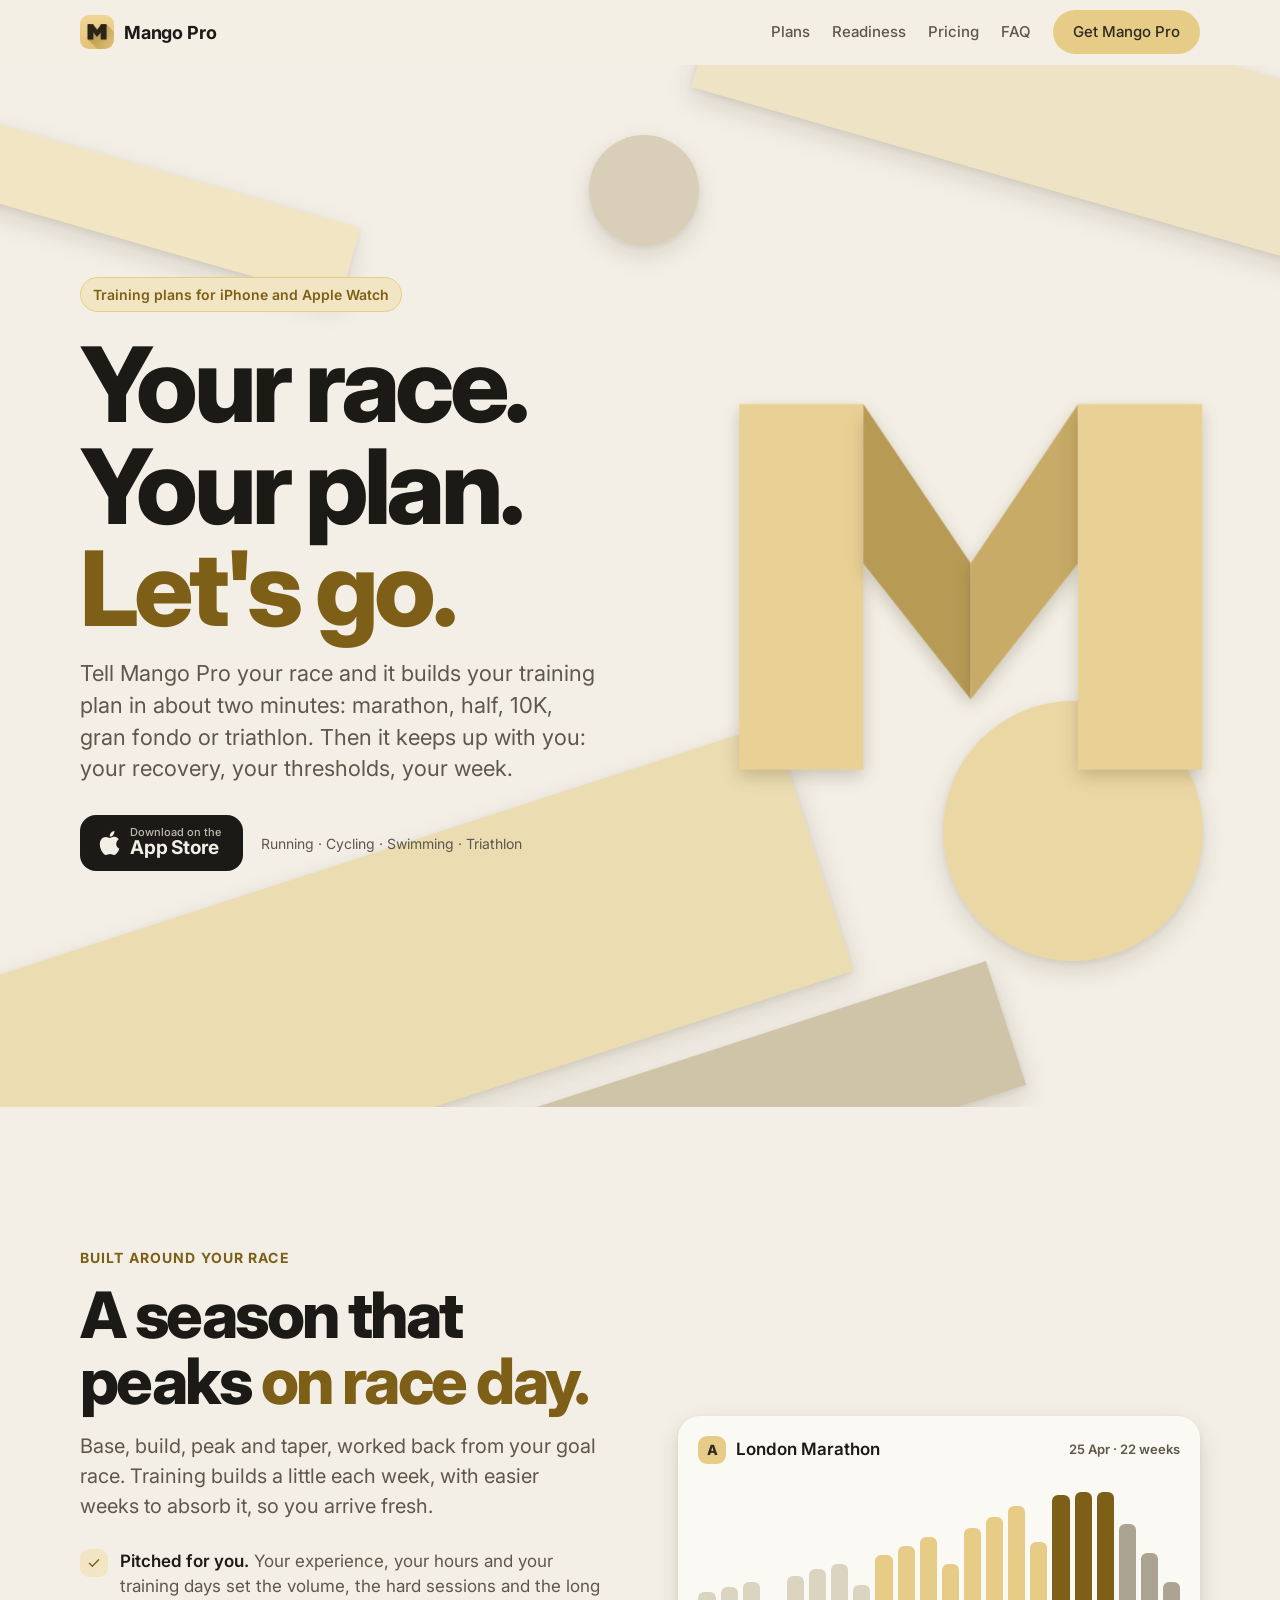
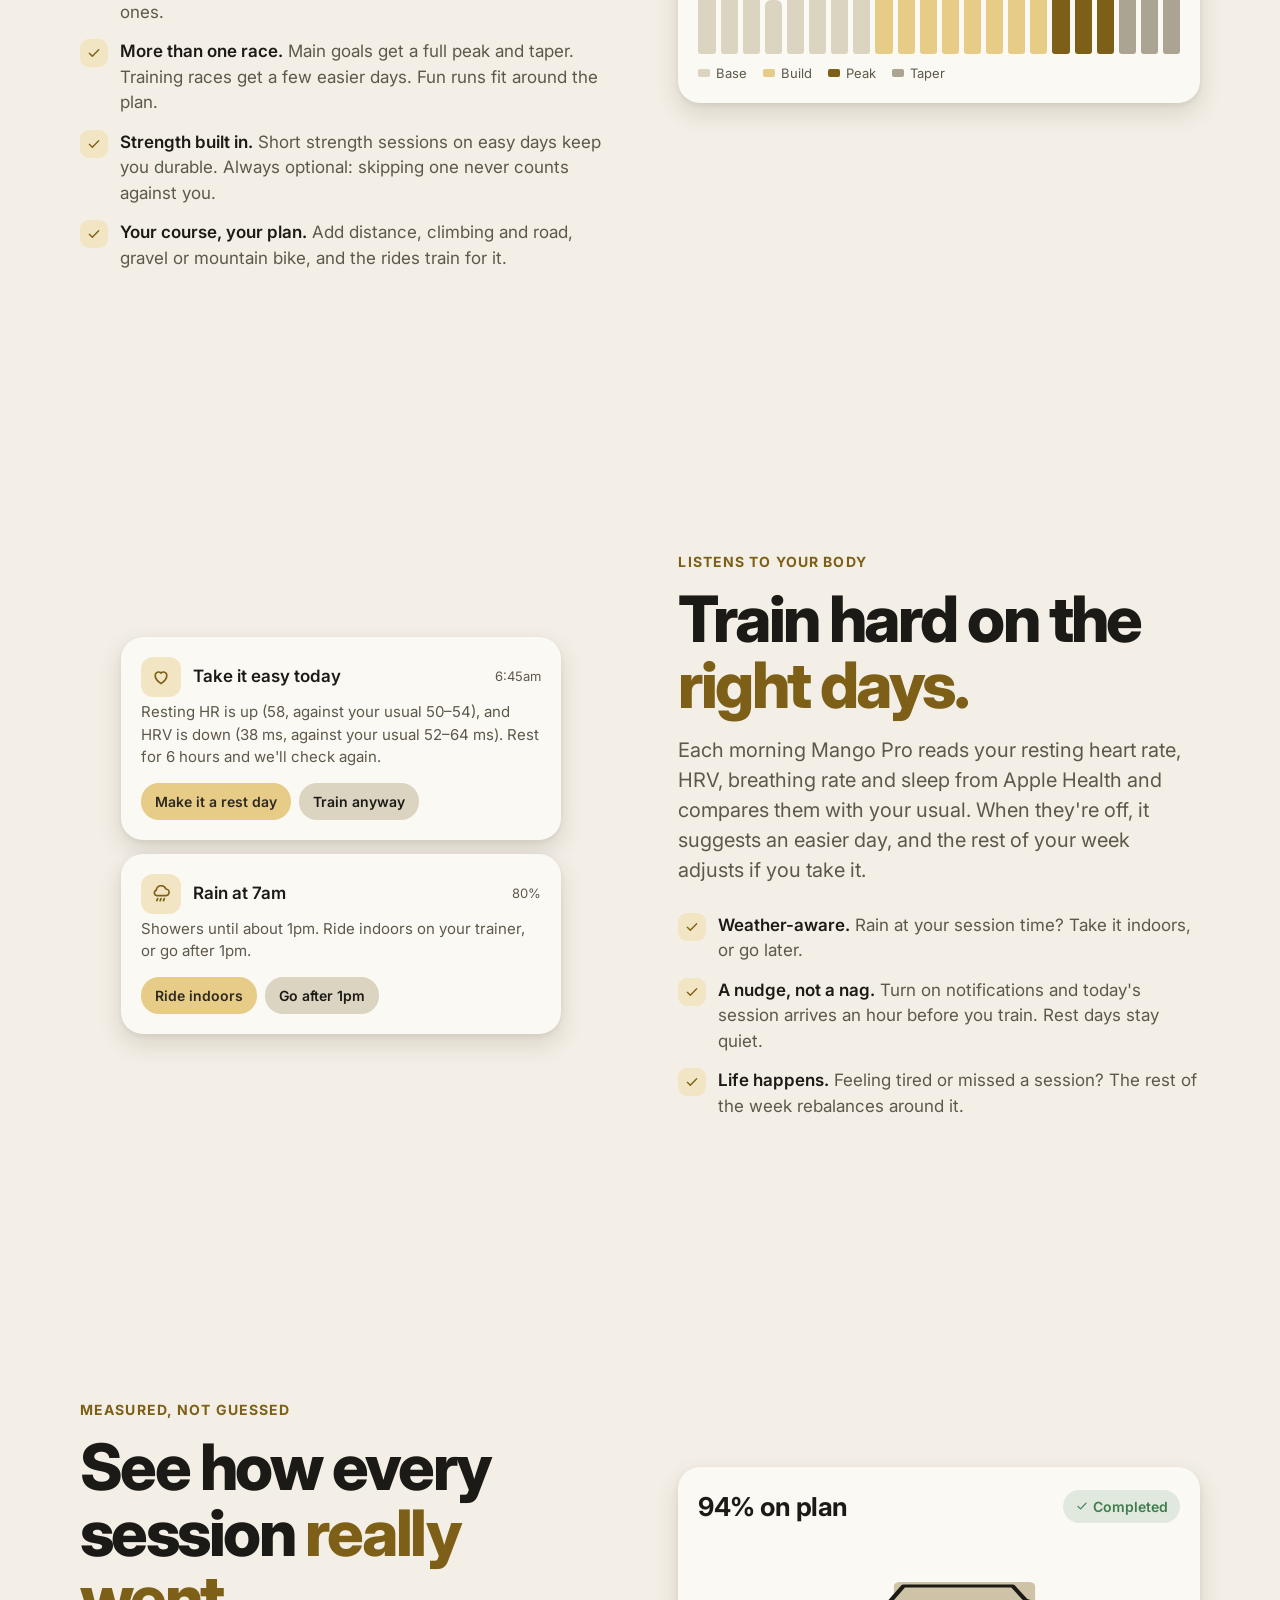
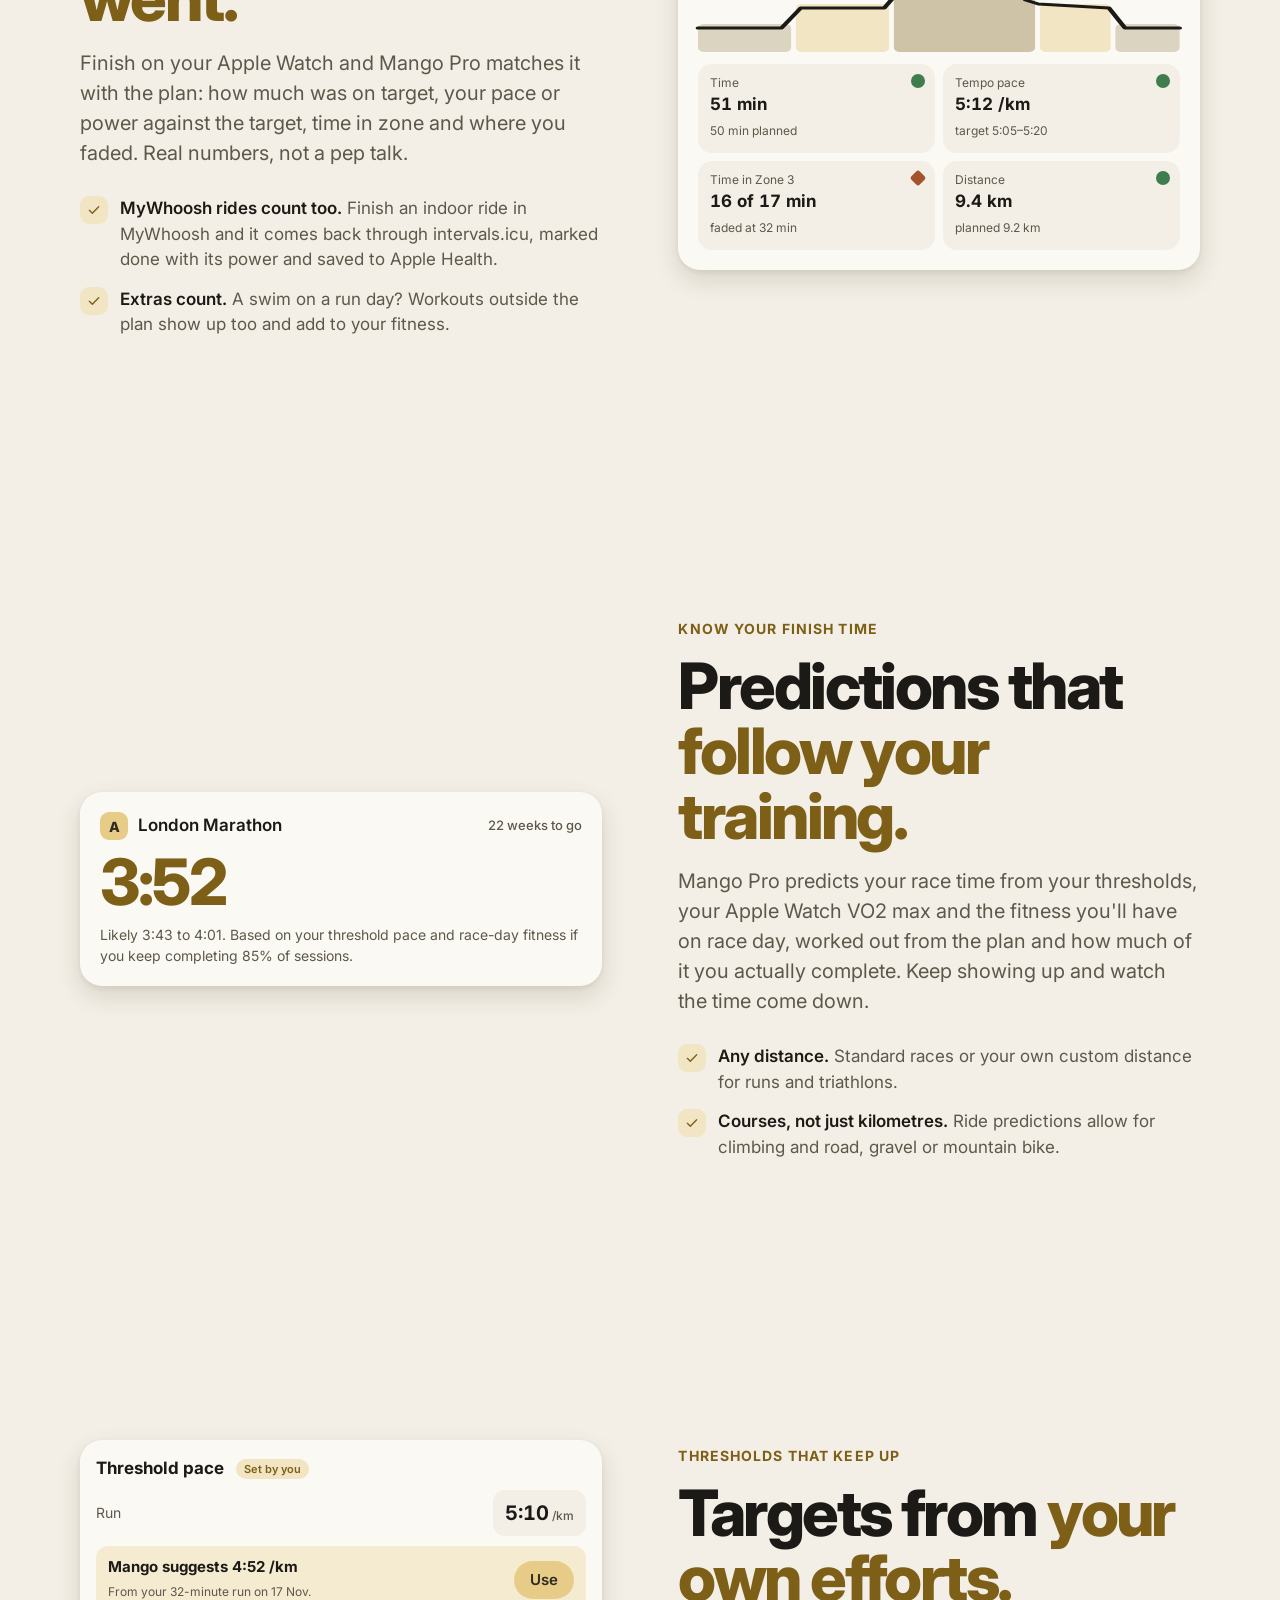
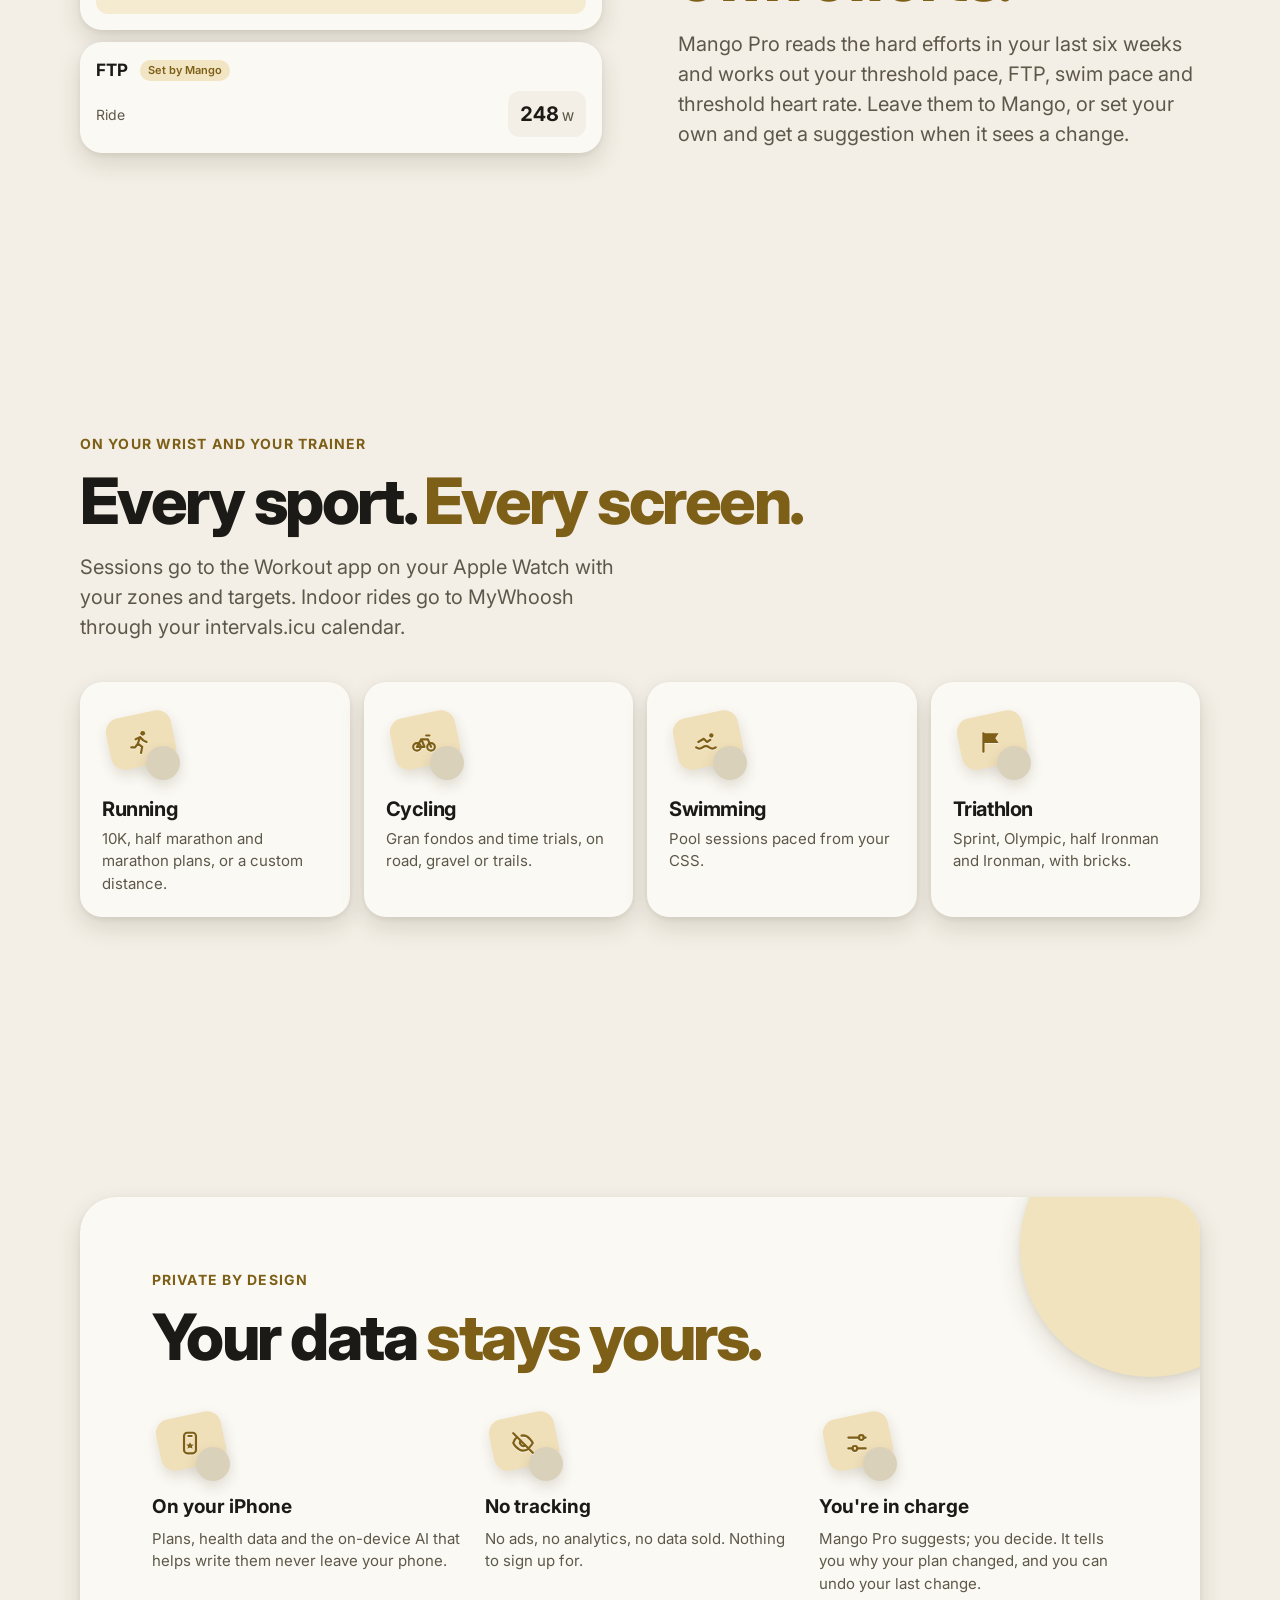
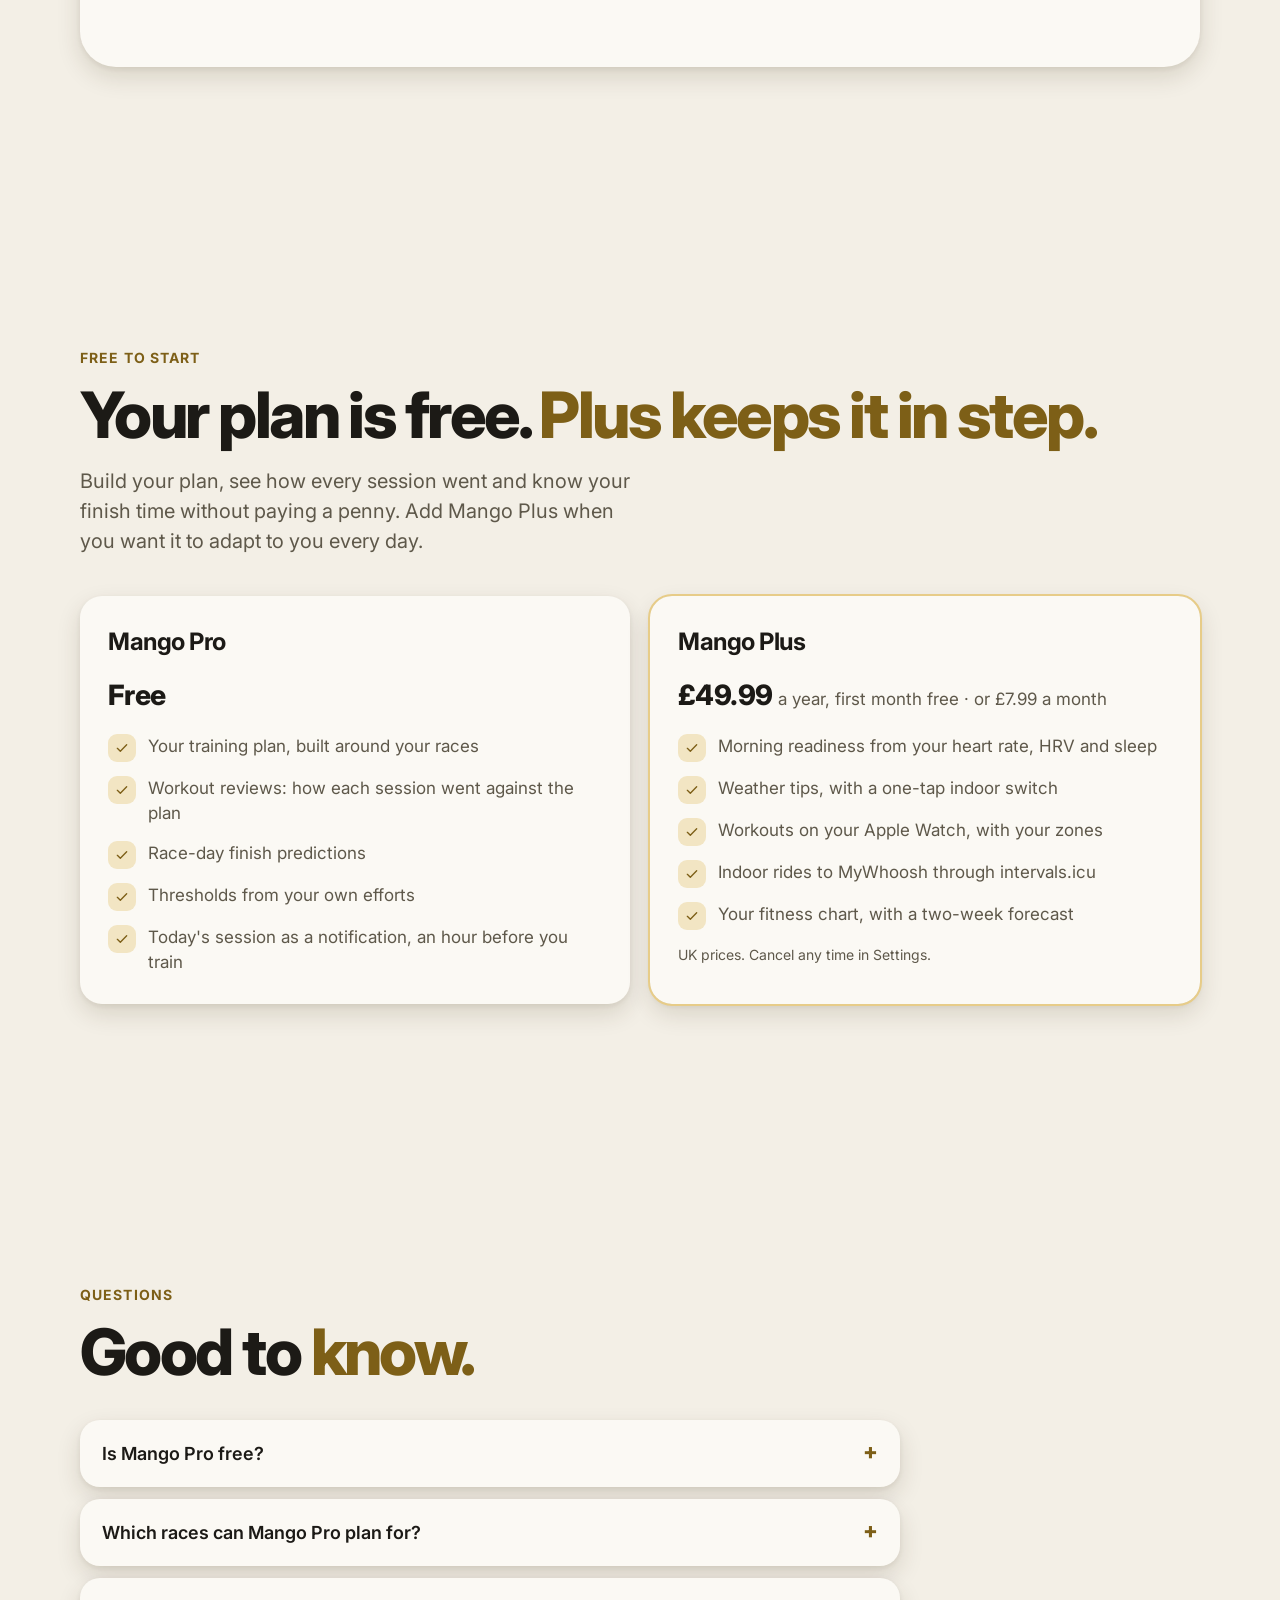
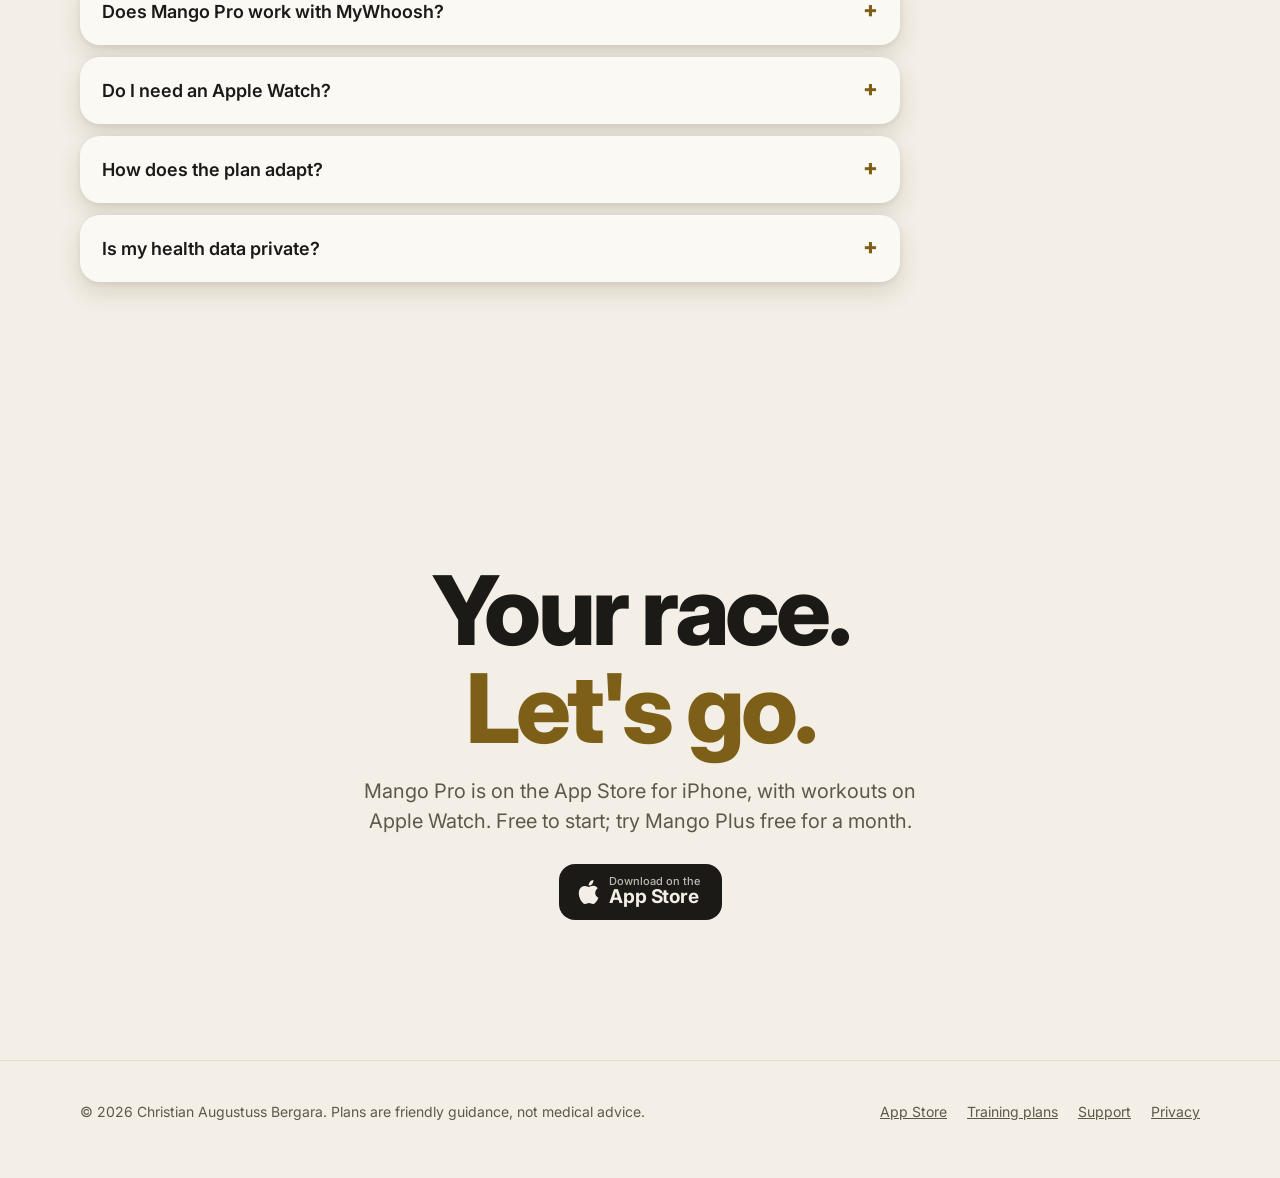
==== commit 59147fb9: "1.2 is live: session notifications and the trial reminder on the homepage Co-Authored-By: Claude Opu" ====
--- a/index.html
+++ b/index.html
@@ -30,10 +30,10 @@
 <link rel="preconnect" href="https://fonts.gstatic.com" crossorigin>
 <link rel="stylesheet" href="https://fonts.googleapis.com/css2?family=Inter:wght@400;500;600;700;800&display=swap">
 <script type="application/ld+json">
-{"@context": "https://schema.org", "@type": "MobileApplication", "name": "Mango Pro: Training Plans", "alternateName": "Mango Pro", "operatingSystem": "iOS 26 or later", "applicationCategory": "HealthApplication", "applicationSubCategory": "Training plans", "inLanguage": "en-GB", "description": "Personalised training plans for marathons, half marathons, 10Ks, gran fondos and triathlons that adapt to your readiness, thresholds and schedule, with workouts on Apple Watch and indoor rides to MyWhoosh.", "url": "https://mango-pro.app/", "downloadUrl": "https://apps.apple.com/app/id6837954154", "installUrl": "https://apps.apple.com/app/id6837954154", "image": "https://mango-pro.app/social.png", "screenshot": "https://mango-pro.app/social.png", "featureList": ["Training plans for running, cycling, swimming and triathlon", "Base, build, peak and taper worked back from your race", "Morning readiness from heart rate, HRV and sleep", "Workouts on Apple Watch with your zones", "Indoor rides to MyWhoosh through intervals.icu", "Thresholds worked out from your own efforts", "Race-day finish predictions", "No account and no tracking"], "offers": [{"@type": "Offer", "name": "Mango Pro", "price": "0", "priceCurrency": "GBP"}, {"@type": "Offer", "name": "Mango Plus monthly", "price": "7.99", "priceCurrency": "GBP"}, {"@type": "Offer", "name": "Mango Plus yearly", "price": "49.99", "priceCurrency": "GBP"}], "author": {"@type": "Person", "name": "Christian Augustuss Bergara"}, "publisher": {"@type": "Person", "name": "Christian Augustuss Bergara"}}
+{"@context": "https://schema.org", "@type": "MobileApplication", "name": "Mango Pro: Training Plans", "alternateName": "Mango Pro", "operatingSystem": "iOS 26 or later", "applicationCategory": "HealthApplication", "applicationSubCategory": "Training plans", "inLanguage": "en-GB", "description": "Personalised training plans for marathons, half marathons, 10Ks, gran fondos and triathlons that adapt to your readiness, thresholds and schedule, with workouts on Apple Watch and indoor rides to MyWhoosh.", "url": "https://mango-pro.app/", "downloadUrl": "https://apps.apple.com/app/id6837954154?pt=129814385&amp;ct=site-home&amp;mt=8", "installUrl": "https://apps.apple.com/app/id6837954154?pt=129814385&amp;ct=site-home&amp;mt=8", "image": "https://mango-pro.app/social.png", "screenshot": "https://mango-pro.app/social.png", "featureList": ["Training plans for running, cycling, swimming and triathlon", "Base, build, peak and taper worked back from your race", "Morning readiness from heart rate, HRV and sleep", "Workouts on Apple Watch with your zones", "Indoor rides to MyWhoosh through intervals.icu", "Thresholds worked out from your own efforts", "Race-day finish predictions", "No account and no tracking"], "offers": [{"@type": "Offer", "name": "Mango Pro", "price": "0", "priceCurrency": "GBP"}, {"@type": "Offer", "name": "Mango Plus monthly", "price": "7.99", "priceCurrency": "GBP"}, {"@type": "Offer", "name": "Mango Plus yearly", "price": "49.99", "priceCurrency": "GBP"}], "author": {"@type": "Person", "name": "Christian Augustuss Bergara"}, "publisher": {"@type": "Person", "name": "Christian Augustuss Bergara"}}
 </script>
 <script type="application/ld+json">
-{"@context": "https://schema.org", "@type": "FAQPage", "mainEntity": [{"@type": "Question", "name": "Is Mango Pro free?", "acceptedAnswer": {"@type": "Answer", "text": "Yes. The training plan, workout reviews and finish-time predictions are free. Mango Plus adds morning readiness, weather tips, workouts on your Apple Watch, indoor rides to MyWhoosh and your fitness chart with its forecast, for £7.99 a month or £49.99 a year in the UK. The yearly plan starts with a one-month free trial."}}, {"@type": "Question", "name": "Which races can Mango Pro plan for?", "acceptedAnswer": {"@type": "Answer", "text": "10K, half marathon and marathon runs, gran fondos and time trials on road, gravel or mountain bike, and sprint, Olympic, half Ironman and Ironman triathlons. Running and triathlon events can use a custom distance too."}}, {"@type": "Question", "name": "Does Mango Pro work with MyWhoosh?", "acceptedAnswer": {"@type": "Answer", "text": "Yes. Connect your free intervals.icu account and Mango Plus sends your indoor rides to your intervals.icu calendar, which passes them to MyWhoosh. Rides you finish in MyWhoosh come back and count as done."}}, {"@type": "Question", "name": "Do I need an Apple Watch?", "acceptedAnswer": {"@type": "Answer", "text": "No. An Apple Watch lets Mango Pro send sessions to the Workout app and read your heart rate, HRV and sleep for morning readiness, but the plan works on iPhone alone."}}, {"@type": "Question", "name": "How does the plan adapt?", "acceptedAnswer": {"@type": "Answer", "text": "Each morning Mango Pro compares your resting heart rate, HRV, breathing rate and sleep with your usual and suggests an easier day when you're off. Missed sessions, tiredness and new races rebalance the weeks ahead, and race-day predictions follow how much of the plan you complete."}}, {"@type": "Question", "name": "Is my health data private?", "acceptedAnswer": {"@type": "Answer", "text": "Yes. There's no account, no ads and no tracking. Your plan and Apple Health data stay on your iPhone, and plans are written on the device with Apple Intelligence."}}]}
+{"@context": "https://schema.org", "@type": "FAQPage", "mainEntity": [{"@type": "Question", "name": "Is Mango Pro free?", "acceptedAnswer": {"@type": "Answer", "text": "Yes. The training plan, workout reviews and finish-time predictions are free. Mango Plus adds morning readiness, weather tips, workouts on your Apple Watch, indoor rides to MyWhoosh and your fitness chart with its forecast, for £7.99 a month or £49.99 a year in the UK. The yearly plan starts with a one-month free trial, and Mango reminds you two days before it ends."}}, {"@type": "Question", "name": "Which races can Mango Pro plan for?", "acceptedAnswer": {"@type": "Answer", "text": "10K, half marathon and marathon runs, gran fondos and time trials on road, gravel or mountain bike, and sprint, Olympic, half Ironman and Ironman triathlons. Running and triathlon events can use a custom distance too."}}, {"@type": "Question", "name": "Does Mango Pro work with MyWhoosh?", "acceptedAnswer": {"@type": "Answer", "text": "Yes. Connect your free intervals.icu account and Mango Plus sends your indoor rides to your intervals.icu calendar, which passes them to MyWhoosh. Rides you finish in MyWhoosh come back and count as done."}}, {"@type": "Question", "name": "Do I need an Apple Watch?", "acceptedAnswer": {"@type": "Answer", "text": "No. An Apple Watch lets Mango Pro send sessions to the Workout app and read your heart rate, HRV and sleep for morning readiness, but the plan works on iPhone alone."}}, {"@type": "Question", "name": "How does the plan adapt?", "acceptedAnswer": {"@type": "Answer", "text": "Each morning Mango Pro compares your resting heart rate, HRV, breathing rate and sleep with your usual and suggests an easier day when you're off. Missed sessions, tiredness and new races rebalance the weeks ahead, and race-day predictions follow how much of the plan you complete."}}, {"@type": "Question", "name": "Is my health data private?", "acceptedAnswer": {"@type": "Answer", "text": "Yes. There's no account, no ads and no tracking. Your plan and Apple Health data stay on your iPhone, and plans are written on the device with Apple Intelligence."}}]}
 </script>
 <style>
 /* Design system: the app's welcome screen. Warm canvas, mango yellow, deep amber accent, paper "sheets"
@@ -256,7 +256,7 @@
    <a class="hide-s" href="#readiness">Readiness</a>
    <a class="hide-s" href="#pricing">Pricing</a>
    <a class="hide-s" href="#faq">FAQ</a>
-   <a class="pill" href="https://apps.apple.com/app/id6837954154">Get Mango Pro</a>
+   <a class="pill" href="https://apps.apple.com/app/id6837954154?pt=129814385&amp;ct=site-home&amp;mt=8">Get Mango Pro</a>
   </nav>
  </div>
 </header>
@@ -279,7 +279,7 @@
    <h1 id="hero-title" class="rise">Your race.<br>Your plan.<br><em>Let's go.</em></h1>
    <p class="lead rise">Tell Mango Pro your race and it builds your training plan in about two minutes: marathon, half, 10K, gran fondo or triathlon. Then it keeps up with you: your recovery, your thresholds, your week.</p>
    <div class="ctas rise">
-    <a class="store" href="https://apps.apple.com/app/id6837954154"><svg width="22" height="26" viewBox="0 0 22 26" aria-hidden="true"><path fill="currentColor" d="M18.2 13.8c0-3 2.5-4.5 2.6-4.6-1.4-2.1-3.6-2.4-4.4-2.4-1.9-.2-3.6 1.1-4.6 1.1-.9 0-2.4-1.1-4-1-2 0-3.9 1.2-5 3-2.1 3.7-.5 9.2 1.5 12.2 1 1.5 2.2 3.1 3.8 3 1.5-.1 2.1-1 3.9-1s2.4 1 4 1c1.7 0 2.7-1.5 3.7-3 1.2-1.7 1.6-3.3 1.7-3.4-.1 0-3.2-1.2-3.2-4.9zM15.2 4.9c.8-1 1.4-2.4 1.2-3.8-1.2.1-2.6.8-3.5 1.8-.8.9-1.4 2.3-1.2 3.7 1.3.1 2.7-.7 3.5-1.7z"/></svg><span><small>Download on the</small><b>App Store</b></span></a>
+    <a class="store" href="https://apps.apple.com/app/id6837954154?pt=129814385&amp;ct=site-home&amp;mt=8"><svg width="22" height="26" viewBox="0 0 22 26" aria-hidden="true"><path fill="currentColor" d="M18.2 13.8c0-3 2.5-4.5 2.6-4.6-1.4-2.1-3.6-2.4-4.4-2.4-1.9-.2-3.6 1.1-4.6 1.1-.9 0-2.4-1.1-4-1-2 0-3.9 1.2-5 3-2.1 3.7-.5 9.2 1.5 12.2 1 1.5 2.2 3.1 3.8 3 1.5-.1 2.1-1 3.9-1s2.4 1 4 1c1.7 0 2.7-1.5 3.7-3 1.2-1.7 1.6-3.3 1.7-3.4-.1 0-3.2-1.2-3.2-4.9zM15.2 4.9c.8-1 1.4-2.4 1.2-3.8-1.2.1-2.6.8-3.5 1.8-.8.9-1.4 2.3-1.2 3.7 1.3.1 2.7-.7 3.5-1.7z"/></svg><span><small>Download on the</small><b>App Store</b></span></a>
     <span class="soon">Running · Cycling · Swimming · Triathlon</span>
    </div>
   </div>
@@ -324,6 +324,7 @@
    <p class="sub">Each morning Mango Pro reads your resting heart rate, HRV, breathing rate and sleep from Apple Health and compares them with your usual. When they're off, it suggests an easier day, and the rest of your week adjusts if you take it.</p>
    <ul class="points">
     <li><span class="tick"><svg width="16" height="16" viewBox="0 0 24 24" fill="none" stroke="currentColor" stroke-width="2" stroke-linecap="round" stroke-linejoin="round" aria-hidden="true"><path d="M5 12.5l4.5 4.5L19 7"/></svg></span><span><b>Weather-aware.</b> Rain at your session time? Take it indoors, or go later.</span></li>
+    <li><span class="tick"><svg width="16" height="16" viewBox="0 0 24 24" fill="none" stroke="currentColor" stroke-width="2" stroke-linecap="round" stroke-linejoin="round" aria-hidden="true"><path d="M5 12.5l4.5 4.5L19 7"/></svg></span><span><b>A nudge, not a nag.</b> Turn on notifications and today's session arrives an hour before you train. Rest days stay quiet.</span></li>
     <li><span class="tick"><svg width="16" height="16" viewBox="0 0 24 24" fill="none" stroke="currentColor" stroke-width="2" stroke-linecap="round" stroke-linejoin="round" aria-hidden="true"><path d="M5 12.5l4.5 4.5L19 7"/></svg></span><span><b>Life happens.</b> Feeling tired or missed a session? The rest of the week rebalances around it.</span></li>
    </ul>
   </div>
@@ -461,6 +462,7 @@
      <li><span class="tick"><svg width="16" height="16" viewBox="0 0 24 24" fill="none" stroke="currentColor" stroke-width="2" stroke-linecap="round" stroke-linejoin="round" aria-hidden="true"><path d="M5 12.5l4.5 4.5L19 7"/></svg></span><span>Workout reviews: how each session went against the plan</span></li>
      <li><span class="tick"><svg width="16" height="16" viewBox="0 0 24 24" fill="none" stroke="currentColor" stroke-width="2" stroke-linecap="round" stroke-linejoin="round" aria-hidden="true"><path d="M5 12.5l4.5 4.5L19 7"/></svg></span><span>Race-day finish predictions</span></li>
      <li><span class="tick"><svg width="16" height="16" viewBox="0 0 24 24" fill="none" stroke="currentColor" stroke-width="2" stroke-linecap="round" stroke-linejoin="round" aria-hidden="true"><path d="M5 12.5l4.5 4.5L19 7"/></svg></span><span>Thresholds from your own efforts</span></li>
+     <li><span class="tick"><svg width="16" height="16" viewBox="0 0 24 24" fill="none" stroke="currentColor" stroke-width="2" stroke-linecap="round" stroke-linejoin="round" aria-hidden="true"><path d="M5 12.5l4.5 4.5L19 7"/></svg></span><span>Today's session as a notification, an hour before you train</span></li>
     </ul>
    </div>
    <div class="plan plus reveal d2">
@@ -486,7 +488,7 @@
    <h2 id="faq-title">Good to <em>know.</em></h2>
   </div>
   <div class="faq">
-   <details><summary>Is Mango Pro free?</summary><p>Yes. The training plan, workout reviews and finish-time predictions are free. Mango Plus adds morning readiness, weather tips, workouts on your Apple Watch, indoor rides to MyWhoosh and your fitness chart with its forecast, for £7.99 a month or £49.99 a year in the UK. The yearly plan starts with a one-month free trial.</p></details>
+   <details><summary>Is Mango Pro free?</summary><p>Yes. The training plan, workout reviews and finish-time predictions are free. Mango Plus adds morning readiness, weather tips, workouts on your Apple Watch, indoor rides to MyWhoosh and your fitness chart with its forecast, for £7.99 a month or £49.99 a year in the UK. The yearly plan starts with a one-month free trial, and Mango reminds you two days before it ends.</p></details>
    <details><summary>Which races can Mango Pro plan for?</summary><p>10K, half marathon and marathon runs, gran fondos and time trials on road, gravel or mountain bike, and sprint, Olympic, half Ironman and Ironman triathlons. Running and triathlon events can use a custom distance too.</p></details>
    <details><summary>Does Mango Pro work with MyWhoosh?</summary><p>Yes. Connect your free intervals.icu account and Mango Plus sends your indoor rides to your intervals.icu calendar, which passes them to MyWhoosh. Rides you finish in MyWhoosh come back and count as done.</p></details>
    <details><summary>Do I need an Apple Watch?</summary><p>No. An Apple Watch lets Mango Pro send sessions to the Workout app and read your heart rate, HRV and sleep for morning readiness, but the plan works on iPhone alone.</p></details>
@@ -502,7 +504,7 @@
   <h2 id="get-title">Your race.<br><em>Let's go.</em></h2>
   <p class="sub" style="margin-inline:auto">Mango Pro is on the App Store for iPhone, with workouts on Apple Watch. Free to start; try Mango Plus free for a month.</p>
   <div class="ctas">
-   <a class="store" href="https://apps.apple.com/app/id6837954154"><svg width="22" height="26" viewBox="0 0 22 26" aria-hidden="true"><path fill="currentColor" d="M18.2 13.8c0-3 2.5-4.5 2.6-4.6-1.4-2.1-3.6-2.4-4.4-2.4-1.9-.2-3.6 1.1-4.6 1.1-.9 0-2.4-1.1-4-1-2 0-3.9 1.2-5 3-2.1 3.7-.5 9.2 1.5 12.2 1 1.5 2.2 3.1 3.8 3 1.5-.1 2.1-1 3.9-1s2.4 1 4 1c1.7 0 2.7-1.5 3.7-3 1.2-1.7 1.6-3.3 1.7-3.4-.1 0-3.2-1.2-3.2-4.9zM15.2 4.9c.8-1 1.4-2.4 1.2-3.8-1.2.1-2.6.8-3.5 1.8-.8.9-1.4 2.3-1.2 3.7 1.3.1 2.7-.7 3.5-1.7z"/></svg><span><small>Download on the</small><b>App Store</b></span></a>
+   <a class="store" href="https://apps.apple.com/app/id6837954154?pt=129814385&amp;ct=site-home&amp;mt=8"><svg width="22" height="26" viewBox="0 0 22 26" aria-hidden="true"><path fill="currentColor" d="M18.2 13.8c0-3 2.5-4.5 2.6-4.6-1.4-2.1-3.6-2.4-4.4-2.4-1.9-.2-3.6 1.1-4.6 1.1-.9 0-2.4-1.1-4-1-2 0-3.9 1.2-5 3-2.1 3.7-.5 9.2 1.5 12.2 1 1.5 2.2 3.1 3.8 3 1.5-.1 2.1-1 3.9-1s2.4 1 4 1c1.7 0 2.7-1.5 3.7-3 1.2-1.7 1.6-3.3 1.7-3.4-.1 0-3.2-1.2-3.2-4.9zM15.2 4.9c.8-1 1.4-2.4 1.2-3.8-1.2.1-2.6.8-3.5 1.8-.8.9-1.4 2.3-1.2 3.7 1.3.1 2.7-.7 3.5-1.7z"/></svg><span><small>Download on the</small><b>App Store</b></span></a>
   </div>
  </div>
 </section>
@@ -511,7 +513,7 @@
 <footer>
  <div class="wrap">
   <span>© 2026 Christian Augustuss Bergara. Plans are friendly guidance, not medical advice.</span>
-  <nav aria-label="Footer"><a href="https://apps.apple.com/app/id6837954154">App Store</a><a href="plans/">Training plans</a><a href="support.html">Support</a><a href="privacy.html">Privacy</a></nav>
+  <nav aria-label="Footer"><a href="https://apps.apple.com/app/id6837954154?pt=129814385&amp;ct=site-home&amp;mt=8">App Store</a><a href="plans/">Training plans</a><a href="support.html">Support</a><a href="privacy.html">Privacy</a></nav>
  </div>
 </footer>
 
